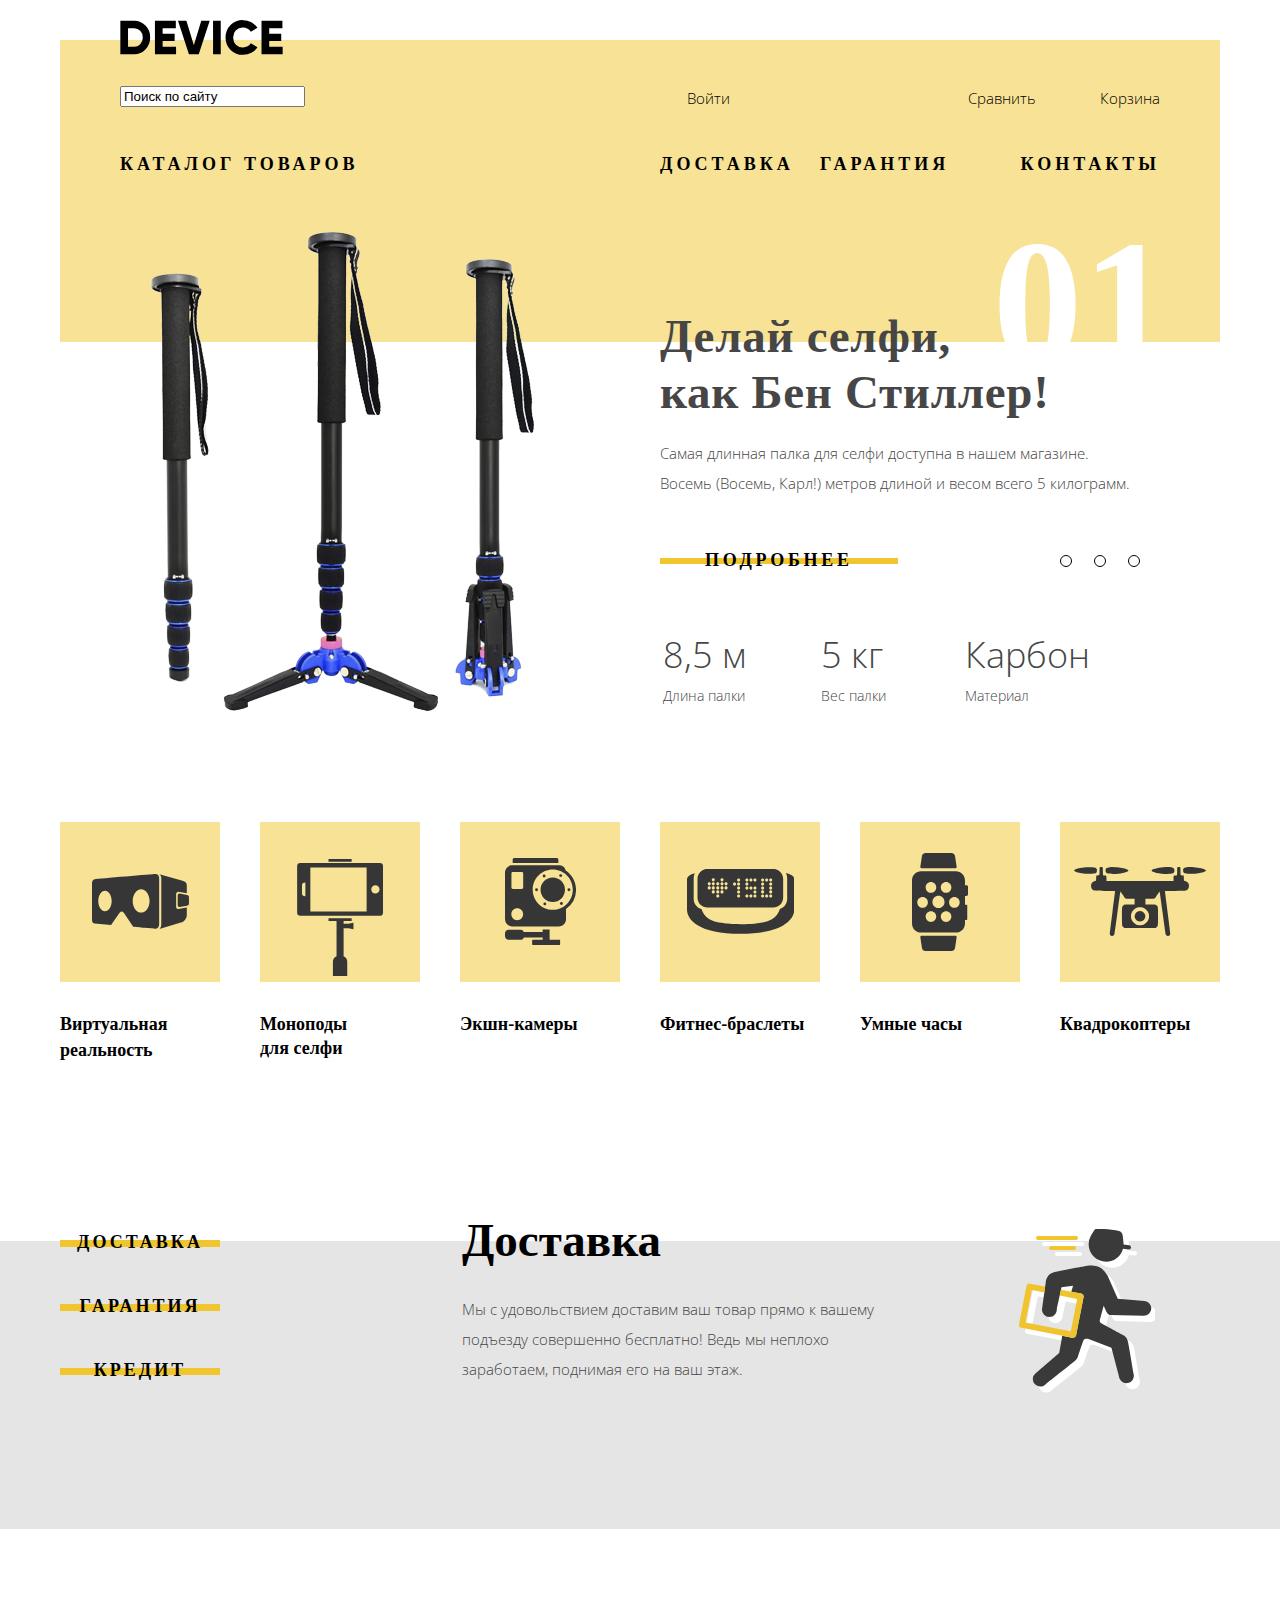
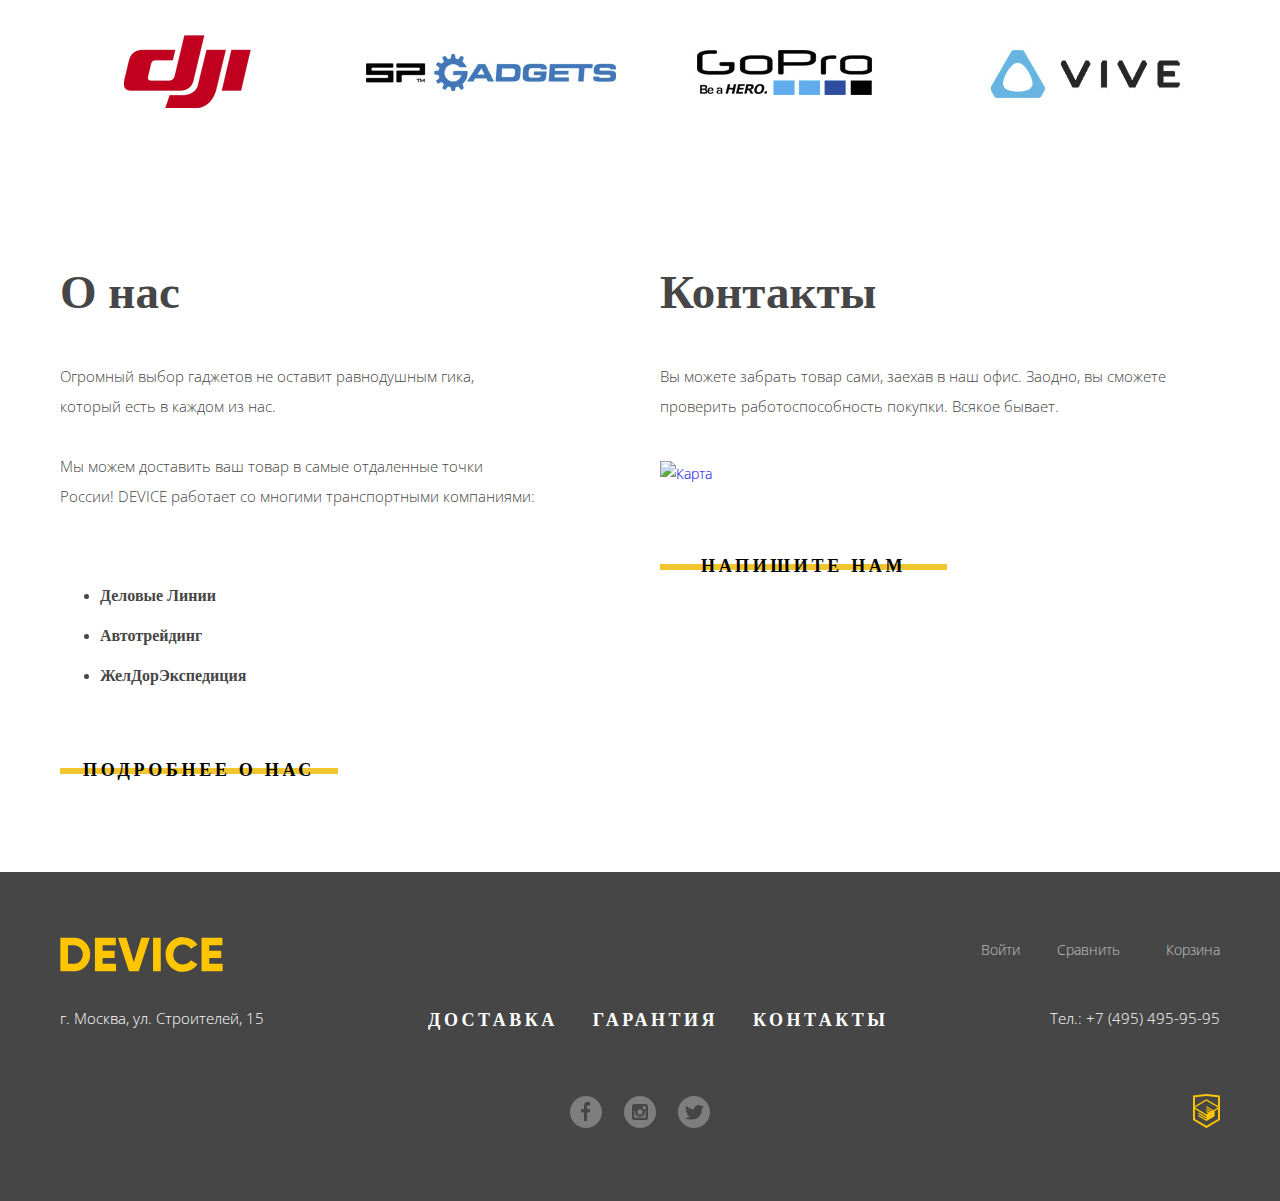
==== index.html @ 4c47d86c "Микро и макро разметка проекта, шрифты и прочее" ====
<!DOCTYPE html>
<html lang="ru">
	<head>
		<meta charset="utf-8">
		<title>HTML Academy: Девайс</title>
		<link href="https://fonts.googleapis.com/css?family=Open+Sans:300,400,700&amp;subset=cyrillic" rel="stylesheet">
		<link rel="stylesheet" href="css/normalize.css">

    	<link rel="stylesheet" href="css/style.css">
	</head>
	<body>
		<div class="container">
			<header class="main-header">
				<a class="logo-device">
					<svg xmlns="http://www.w3.org/2000/svg" viewBox="0 0 164 35" width="163" height="35">
					  <path d="m0.35 0.7v33.6h13.532a15.723 15.723 0 0 0 11.72-4.824 16.464 16.464 0 0 0 4.712-11.976 16.465 16.465 0 0 0-4.712-11.976 15.723 15.723 0 0 0-11.72-4.824zm7.733 26.208v-18.819h5.8a8.648 8.648 0 0 1 6.5 2.568 9.412 9.412 0 0 1 2.489 6.84 9.41 9.41 0 0 1-2.489 6.84 8.646 8.646 0 0 1-6.5 2.568h-5.8zm34.8-5.952h12.082v-7.3h-12.086v-5.567h13.291v-7.389h-21.024v33.6h21.265v-7.392h-13.532v-5.952zm36.343 13.344 11.019-33.6h-8.458l-7.491 24.72-7.491-24.72h-8.457l11.019 33.6zm14.4 0h7.733v-33.6h-7.733zm38.615-1.416a15.514 15.514 0 0 0 6.041-5.688l-6.67-3.84a7.488 7.488 0 0 1-3.165 3.024 9.874 9.874 0 0 1-4.664 1.1 9.594 9.594 0 0 1-7.177-2.736 9.907 9.907 0 0 1-2.682-7.248 9.908 9.908 0 0 1 2.682-7.248 9.594 9.594 0 0 1 7.177-2.736 9.914 9.914 0 0 1 4.64 1.08 7.6 7.6 0 0 1 3.189 3.048l6.67-3.84a15.881 15.881 0 0 0-6.09-5.688 17.419 17.419 0 0 0-8.409-2.088 17.12 17.12 0 0 0-17.592 17.472 17.12 17.12 0 0 0 17.589 17.476 17.519 17.519 0 0 0 8.458-2.088zm17.881-11.928h12.082v-7.3h-12.085v-5.567h13.29v-7.389h-21.022v33.6h21.264v-7.392h-13.532v-5.952z"/>
					</svg>
				</a>
				<section class="header-left">
					<form action="https://echo.htmlacademy.ru" method="POST" class="form-search">
						<input type="text" value="Поиск по сайту"> 
					</form>
					<h2 class="catalog-header"><a href="#">Каталог товаров</a></h2>
					<ul class="catedories-list">
						<li class="catedories-list-item">
							<ul class="categories-inner">
								<li><a href="#">Виртуальная реальность</a></li>
								<li><a href="catalog.html">Моноподы для селфи</a></li>
								<li><a href="#">Экшн-камеры</a></li>
							</ul>
						</li>
						<li class="catedories-list-item">
							<ul class="categories-inner">
								<li><a href="#">Фитнес-браслеты</a></li>
								<li><a href="#">Умные часы</a></li>
							</ul>
						</li>
						<li class="catedories-list-item">
							<ul class="categories-inner">
								<li><a href="#">Квадрокоптеры</a></li>
							</ul>
						</li>
					</ul>
				</section>	
				<section class="header-right">
					<ul class="in-out-list">
						<li class="in-out-item"><a href="#">Войти</a></li>
						<li class="in-out-item"><a href="#">Сравнить</a></li>
						<li class="in-out-item"><a href="#">Корзина</a></li>
					</ul>
					<ul class="services-list">
						<li class="services-item"><a href="#">Доставка</a></li>
						<li class="services-item"><a href="#">Гарантия</a></li>
						<li class="services-item"><a href="#">Контакты</a></li>
					</ul>
				</section>
			</header>
			<main class="main-main">
				<section class="slider">
					<ul class="promo-slider">
						<li class="promo-slider-item"><a href="#"><span class="visually-hidden">Товар 1</span></a></li>
						<li class="promo-slider-item"><a href="#"><span class="visually-hidden">Товар 2</span></a></li>
						<li class="promo-slider-item"><a href="#" class="promo-item-active"><span class="visually-hidden">Товар 3</span></a></li>
					</ul>
					<div class="slider-item">
						<div class="slider-item-left">
							<img src="img/slider-1.png" class="slider-img" width="384" height="468" alt="Селфи-палка">
						</div>
						<div class="slider-item-right">
							<h3 class="slider-header">Делай селфи,<br> как Бен Стиллер!</h3>
							<p class="slider-discription">
								Самая длинная палка для селфи доступна в нашем магазине.
								Восемь (Восемь, Карл!) метров длиной и весом всего 5 килограмм.
							</p>
							<a href="#" class="button slider-button">Подробнее</a>
							<table class="slider-table">
								<tr class="slider-table-big">
									<td>8,5 м</td>
									<td>5 кг</td>
									<td>Карбон</td>
								</tr>
								<tr>
									<td>Длина палки</td>
									<td>Вес палки</td>
									<td>Материал</td>
								</tr>
							</table>
							<span class="slide-number">01</span>
						</div>
					</div>
					<div class="slider-item">
						<div class="slider-item-left">
							<img src="img/slider-2.png" class="slider-img" width="345" height="485" alt="Фитнесс браслет">
						</div>
						<div class="slider-item-right">
							<h3 class="slider-header">Худеем<br> правильно!</h3>
							<p class="slider-discription">
								Мотивирующие фитнес-браслеты помогут найти в себе силы 
								не пропускать занятия и соблюдать диету.
							</p>
							<a href="#" class="button slider-button">Подробнее</a>
							<table class="slider-table">
								<tr class="slider-table-big">
									<td>48 часов</td>
								</tr>
								<tr>
									<td>Без подзарядки</td>
								</tr>
							</table>
							<span class="slide-number">02</span>
						</div>
					</div>
					<div class="slider-item">
						<div class="slider-item-left">
							<img src="img/slider-3.png" class="slider-img" width="526" height="334" alt="Квадрокоптер">
						</div>
						<div class="slider-item-right">
							<h3 class="slider-header">Порхает как бабочка, жалит как пчела!</h3>
							<p class="slider-discription">
								Этот обычный, на первый взгляд, квадрокоптер оснащен 
								мощным лазером, замаскированным под стандартную камеру.
							</p>
							<a href="#" class="button slider-button">Подробнее</a>
							<table class="slider-table">
								<tr class="slider-table-big">
									<td>800 м</td>
									<td>50 м</td>
								</tr>
								<tr>
									<td>Дальность полета</td>
									<td>Радиус поражения</td>
								</tr>
							</table>
							<span class="slide-number">03</span>
						</div>
					</div>
				</section>

				<section>
					<h2 class="visually-hidden">Популярные запросы</h2>
					<ul class="popular-search">
						<li class="popular-search-item">
							<a href="#">
								<div class="popular-search-item-img">
									<svg xmlns="http://www.w3.org/2000/svg" width="97" height="55" viewBox="0 0 97 55"><g fill="#363636"><path d="M84.131 32.639V20.003c0-1.309 1.045-2.37 2.335-2.37l8.326 1.581V11.02c0-2.355-1.708-3.431-4.202-4.265L67.403.175c1.616 1.391 1.889 2.04 1.889 4.396V49.78c0 2.356-.45 4.066-1.967 5.21l23.265-7.065c2.401-.833 4.202-4.216 4.202-6.572V33.44l-8.326 1.567c-1.29.002-2.335-1.06-2.335-2.368z"/><path d="M95.129 20.979l-7.598-1.444c-1.008 0-1.824.829-1.824 1.851v9.868c0 1.023.816 1.852 1.824 1.852l7.598-1.431c1.154-.419 1.824-.829 1.824-1.852V22.83c0-1.022-.766-1.507-1.824-1.851zM67.17 4.483c0-5.08-4.232-4.459-4.232-4.459S5.832 4.738 2.838 5.145.001 9.532.001 9.532L0 45.812c0 3.743 2.599 3.753 2.599 3.753l16.477 1.403L27.212 39.3s1.109-1.828 2.505-1.828c1.397 0 2.432 1.861 2.432 1.861l9.061 13.521s18.895 1.909 22.521 1.909c3.626-.001 3.439-5.024 3.439-5.024V4.483zM12.982 37.192c-3.698 0-6.696-4.601-6.696-10.275s2.998-10.275 6.696-10.275c3.698 0 6.696 4.601 6.696 10.275s-2.998 10.275-6.696 10.275zm36.158 1.426c-4.662 0-8.441-5.239-8.441-11.701 0-6.463 3.78-11.702 8.441-11.702 4.662 0 8.442 5.239 8.442 11.702 0 6.462-3.78 11.701-8.442 11.701z"/></g></svg>
								</div>
								<span>Виртуальная реальность</span>
							</a>
						</li>
						<li class="popular-search-item">
							<a href="#">
								<div class="popular-search-item-img">
									<svg xmlns="http://www.w3.org/2000/svg" width="86" height="117" viewBox="0 0 86 117"><g fill="#363636"><path d="M82.821 4.011H3.33A3.188 3.188 0 0 0 .142 7.199v46.413a3.187 3.187 0 0 0 3.188 3.189h79.492a3.188 3.188 0 0 0 3.189-3.189V7.199a3.189 3.189 0 0 0-3.19-3.188zM8.392 37.236h-.226a3.19 3.19 0 0 1-3.189-3.189v-7.283a3.188 3.188 0 0 1 3.189-3.188h.226v13.66zm61.231 15.172H13.341V8.402h56.282v44.006zM78.4 34.552c-2.289 0-4.146-1.855-4.146-4.147s1.856-4.147 4.146-4.147a4.146 4.146 0 1 1 0 8.294zM31.497 0h23.157v2.758H31.497zM46.608 64.861v-2.973h8.046V59.13H31.498v2.758h8.045v35.246a6.068 6.068 0 0 0-3.635 5.559V117h14.335v-14.307a6.062 6.062 0 0 0-3.636-5.557v-27.99h4.796l5.051 1.213v-6.711l-5.051 1.213h-4.795z"/></g></svg>
								</div>
								<span>Моноподы для селфи</span>
							</a>
						</li>
						<li class="popular-search-item">
							<a href="#">
								<div class="popular-search-item-img">
									<svg xmlns="http://www.w3.org/2000/svg" width="71" height="87" viewBox="0 0 71 87"><g fill="#363636"><path d="M53.349 1.49c0-.736-.578-1.49-1.311-1.49H9.053C8.32 0 7.672.754 7.672 1.49v3.522h45.676V1.49zM54.202 81.809h-9.597V71.426h-6.958v2.507H18.774c-.537-1.254-1.757-2.148-3.181-2.148H3.559C1.642 71.784 0 73.387 0 75.311v3.018c0 1.924 1.642 3.48 3.559 3.48h12.035c1.511 0 2.792-.896 3.269-2.326h18.785v2.326H28.13c-.533 0-1.01.437-1.01.972v3.172c0 .535.478 1.048 1.01 1.048h26.072c.533 0 .93-.513.93-1.048V82.78c0-.535-.397-.971-.93-.971zM60.666 12.39a7.037 7.037 0 0 0-6.771-5.05H7.148C3.25 7.34 0 10.449 0 14.361v46.9c0 3.912 3.25 7.121 7.148 7.121h46.747c3.898 0 7.126-3.209 7.126-7.121V50.915a23.228 23.228 0 0 0 10.001-19.164c-.001-8.079-4.132-15.181-10.356-19.361zM12.238 62.151c-3.259 0-5.901-2.65-5.901-5.921 0-3.27 2.642-5.922 5.901-5.922s5.902 2.652 5.902 5.922c0 3.271-2.643 5.921-5.902 5.921zm5.961-32.605a1.42 1.42 0 0 1-1.418 1.422h-8.94a1.42 1.42 0 0 1-1.418-1.422v-14.16a1.42 1.42 0 0 1 1.418-1.423h8.939a1.42 1.42 0 0 1 1.418 1.423v14.16zm29.563 22.312c-11.076 0-20.057-9.01-20.057-20.123s8.98-20.124 20.057-20.124c11.077 0 20.058 9.01 20.058 20.124s-8.981 20.123-20.058 20.123z"/><ellipse cx="47.762" cy="31.735" rx="12.188" ry="12.229"/><circle cx="31.562" cy="31.736" r="1.435"/><circle cx="63.963" cy="31.736" r="1.435"/><circle cx="39.109" cy="17.994" r="1.435"/><ellipse cx="56.415" cy="45.476" rx="1.43" ry="1.436"/><circle cx="55.697" cy="17.565" r="1.435"/><circle cx="39.828" cy="45.906" r="1.435"/></g></svg>
								</div>
								<span>Экшн-камеры</span>
							</a>
						</li>
						<li class="popular-search-item">
							<a href="#">
								<div class="popular-search-item-img">
									<svg version="1.1" id="Layer_1" xmlns="http://www.w3.org/2000/svg" xmlns:xlink="http://www.w3.org/1999/xlink" x="0px" y="0px" width="107px" height="65px" viewBox="0 0 107 65" enable-background="new 0 0 107 65" xml:space="preserve">
									<g>
									<path fill="#363636" d="M98.967,4.074c0.752,1.441,1.209,3.08,1.209,4.818v21.102c0,4.616-3.092,8.527-7.246,9.9
									c-1.325,3.987-3.778,7.854-8.051,10.432c-8.676,5.231-31.124,4.837-31.198,4.837c-0.078,0-22.513,0.395-31.189-4.837
									c-4.216-2.545-6.708-6.347-8.042-10.279c-4.418-1.209-7.756-5.251-7.756-10.053V8.893c0-1.688,0.427-3.282,1.139-4.693
									C4.17,5.109,0,6.918,0,10.434c0,6.243,0,25.687,0,29.983C0,50.668,11.839,64.85,53.657,64.85c41.82,0,53.657-14.182,53.657-24.433
									c0-4.296,0-23.74,0-29.983C107.313,6.75,102.738,4.94,98.967,4.074z"/>
									<path fill="#363636" d="M20.561,38.459h65.523c5.564,0,10.074-4.513,10.074-10.077V9.935c0-5.563-4.51-10.075-10.074-10.075H20.561
									c-5.564,0-10.075,4.511-10.075,10.075v18.447C10.486,33.946,14.997,38.459,20.561,38.459z M83.695,9.468
									c0.867,0,1.569,0.703,1.569,1.57c0,0.866-0.702,1.569-1.569,1.569s-1.568-0.703-1.568-1.569
									C82.127,10.17,82.828,9.468,83.695,9.468z M83.695,13.507c0.867,0,1.569,0.703,1.569,1.568c0,0.867-0.702,1.569-1.569,1.569
									s-1.568-0.702-1.568-1.569C82.127,14.21,82.828,13.507,83.695,13.507z M83.695,17.546c0.867,0,1.569,0.702,1.569,1.569
									c0,0.866-0.702,1.569-1.569,1.569s-1.568-0.703-1.568-1.569C82.127,18.248,82.828,17.546,83.695,17.546z M83.695,21.373
									c0.867,0,1.569,0.704,1.569,1.569c0,0.867-0.702,1.568-1.569,1.568s-1.568-0.701-1.568-1.568
									C82.127,22.076,82.828,21.373,83.695,21.373z M83.695,25.412c0.867,0,1.569,0.702,1.569,1.569c0,0.865-0.702,1.568-1.569,1.568
									s-1.568-0.704-1.568-1.568C82.127,26.114,82.828,25.412,83.695,25.412z M79.656,9.468c0.867,0,1.568,0.703,1.568,1.57
									c0,0.866-0.701,1.569-1.568,1.569c-0.865,0-1.568-0.703-1.568-1.569C78.088,10.17,78.791,9.468,79.656,9.468z M79.656,25.412
									c0.867,0,1.568,0.702,1.568,1.569c0,0.865-0.701,1.568-1.568,1.568c-0.865,0-1.568-0.704-1.568-1.568
									C78.088,26.114,78.791,25.412,79.656,25.412z M75.619,9.468c0.865,0,1.568,0.703,1.568,1.57c0,0.866-0.703,1.569-1.568,1.569
									c-0.867,0-1.569-0.703-1.569-1.569C74.05,10.17,74.752,9.468,75.619,9.468z M75.619,13.507c0.865,0,1.568,0.703,1.568,1.568
									c0,0.867-0.703,1.569-1.568,1.569c-0.867,0-1.569-0.702-1.569-1.569C74.05,14.21,74.752,13.507,75.619,13.507z M75.619,17.546
									c0.865,0,1.568,0.702,1.568,1.569c0,0.866-0.703,1.569-1.568,1.569c-0.867,0-1.569-0.703-1.569-1.569
									C74.05,18.248,74.752,17.546,75.619,17.546z M75.619,21.373c0.865,0,1.568,0.704,1.568,1.569c0,0.867-0.703,1.568-1.568,1.568
									c-0.867,0-1.569-0.701-1.569-1.568C74.05,22.076,74.752,21.373,75.619,21.373z M75.619,25.412c0.865,0,1.568,0.702,1.568,1.569
									c0,0.865-0.703,1.568-1.568,1.568c-0.867,0-1.569-0.704-1.569-1.568C74.05,26.114,74.752,25.412,75.619,25.412z M67.965,9.468
									c0.867,0,1.568,0.703,1.568,1.57c0,0.866-0.701,1.569-1.568,1.569s-1.568-0.703-1.568-1.569C66.396,10.17,67.1,9.468,67.965,9.468z
									 M67.965,17.546c0.867,0,1.568,0.702,1.568,1.569c0,0.866-0.701,1.569-1.568,1.569s-1.568-0.703-1.568-1.569
									C66.396,18.248,67.1,17.546,67.965,17.546z M67.965,21.427c0.867,0,1.568,0.701,1.568,1.568c0,0.865-0.701,1.569-1.568,1.569
									s-1.568-0.704-1.568-1.569C66.396,22.128,67.1,21.427,67.965,21.427z M67.965,25.412c0.867,0,1.568,0.702,1.568,1.569
									c0,0.865-0.701,1.568-1.568,1.568s-1.568-0.704-1.568-1.568C66.396,26.114,67.1,25.412,67.965,25.412z M63.926,9.468
									c0.867,0,1.57,0.703,1.57,1.57c0,0.866-0.703,1.569-1.57,1.569c-0.865,0-1.569-0.703-1.569-1.569
									C62.356,10.17,63.061,9.468,63.926,9.468z M63.926,17.546c0.867,0,1.57,0.702,1.57,1.569c0,0.866-0.703,1.569-1.57,1.569
									c-0.865,0-1.569-0.703-1.569-1.569C62.356,18.248,63.061,17.546,63.926,17.546z M63.926,25.412c0.867,0,1.57,0.702,1.57,1.569
									c0,0.865-0.703,1.568-1.57,1.568c-0.865,0-1.569-0.704-1.569-1.568C62.356,26.114,63.061,25.412,63.926,25.412z M59.888,9.468
									c0.865,0,1.569,0.703,1.569,1.57c0,0.866-0.704,1.569-1.569,1.569c-0.867,0-1.568-0.703-1.568-1.569
									C58.319,10.17,59.021,9.468,59.888,9.468z M59.888,13.507c0.865,0,1.569,0.703,1.569,1.568c0,0.867-0.704,1.569-1.569,1.569
									c-0.867,0-1.568-0.702-1.568-1.569C58.319,14.21,59.021,13.507,59.888,13.507z M59.888,17.546c0.865,0,1.569,0.702,1.569,1.569
									c0,0.866-0.704,1.569-1.569,1.569c-0.867,0-1.568-0.703-1.568-1.569C58.319,18.248,59.021,17.546,59.888,17.546z M59.888,25.412
									c0.865,0,1.569,0.702,1.569,1.569c0,0.865-0.704,1.568-1.569,1.568c-0.867,0-1.568-0.704-1.568-1.568
									C58.319,26.114,59.021,25.412,59.888,25.412z M51.598,9.468c0.867,0,1.569,0.703,1.569,1.57c0,0.866-0.702,1.569-1.569,1.569
									c-0.867,0-1.568-0.703-1.568-1.569C50.029,10.17,50.731,9.468,51.598,9.468z M51.598,13.507c0.867,0,1.569,0.703,1.569,1.568
									c0,0.867-0.702,1.569-1.569,1.569c-0.867,0-1.568-0.702-1.568-1.569C50.029,14.21,50.731,13.507,51.598,13.507z M51.598,17.546
									c0.867,0,1.569,0.702,1.569,1.569c0,0.866-0.702,1.569-1.569,1.569c-0.867,0-1.568-0.703-1.568-1.569
									C50.029,18.248,50.731,17.546,51.598,17.546z M51.598,21.427c0.867,0,1.569,0.701,1.569,1.568c0,0.865-0.702,1.569-1.569,1.569
									c-0.867,0-1.568-0.704-1.568-1.569C50.029,22.128,50.731,21.427,51.598,21.427z M51.598,25.412c0.867,0,1.569,0.702,1.569,1.569
									c0,0.865-0.702,1.568-1.569,1.568c-0.867,0-1.568-0.704-1.568-1.568C50.029,26.114,50.731,25.412,51.598,25.412z M47.559,13.507
									c0.867,0,1.568,0.703,1.568,1.568c0,0.867-0.701,1.569-1.568,1.569s-1.569-0.702-1.569-1.569
									C45.99,14.21,46.691,13.507,47.559,13.507z M39.057,13.295c0.865,0,1.569,0.703,1.569,1.568c0,0.867-0.704,1.569-1.569,1.569
									c-0.867,0-1.571-0.703-1.571-1.569C37.486,13.998,38.189,13.295,39.057,13.295z M39.057,17.333c0.865,0,1.569,0.703,1.569,1.57
									c0,0.866-0.704,1.57-1.569,1.57c-0.867,0-1.571-0.704-1.571-1.57C37.486,18.036,38.189,17.333,39.057,17.333z M35.018,9.255
									c0.865,0,1.568,0.703,1.568,1.57c0,0.866-0.704,1.568-1.568,1.568c-0.867,0-1.569-0.703-1.569-1.568
									C33.449,9.958,34.15,9.255,35.018,9.255z M35.018,13.295c0.865,0,1.568,0.703,1.568,1.568c0,0.867-0.704,1.569-1.568,1.569
									c-0.867,0-1.569-0.703-1.569-1.569C33.449,13.998,34.15,13.295,35.018,13.295z M35.018,17.333c0.865,0,1.568,0.703,1.568,1.57
									c0,0.866-0.704,1.57-1.568,1.57c-0.867,0-1.569-0.704-1.569-1.57C33.449,18.036,34.15,17.333,35.018,17.333z M35.018,21.373
									c0.865,0,1.568,0.704,1.568,1.569c0,0.867-0.704,1.568-1.568,1.568c-0.867,0-1.569-0.701-1.569-1.568
									C33.449,22.076,34.15,21.373,35.018,21.373z M30.764,13.295c0.867,0,1.569,0.703,1.569,1.568c0,0.867-0.702,1.569-1.569,1.569
									c-0.867,0-1.568-0.703-1.568-1.569C29.196,13.998,29.897,13.295,30.764,13.295z M30.764,17.333c0.867,0,1.569,0.703,1.569,1.57
									c0,0.866-0.702,1.57-1.569,1.57c-0.867,0-1.568-0.704-1.568-1.57C29.196,18.036,29.897,17.333,30.764,17.333z M30.764,21.373
									c0.867,0,1.569,0.704,1.569,1.569c0,0.867-0.702,1.568-1.569,1.568c-0.867,0-1.568-0.701-1.568-1.568
									C29.196,22.076,29.897,21.373,30.764,21.373z M30.764,25.412c0.867,0,1.569,0.702,1.569,1.569c0,0.865-0.702,1.568-1.569,1.568
									c-0.867,0-1.568-0.704-1.568-1.568C29.196,26.114,29.897,25.412,30.764,25.412z M26.3,9.255c0.867,0,1.571,0.703,1.571,1.57
									c0,0.866-0.704,1.568-1.571,1.568c-0.865,0-1.569-0.703-1.569-1.568C24.731,9.958,25.435,9.255,26.3,9.255z M26.3,13.295
									c0.867,0,1.571,0.703,1.571,1.568c0,0.867-0.704,1.569-1.571,1.569c-0.865,0-1.569-0.703-1.569-1.569
									C24.731,13.998,25.435,13.295,26.3,13.295z M26.3,17.333c0.867,0,1.571,0.703,1.571,1.57c0,0.866-0.704,1.57-1.571,1.57
									c-0.865,0-1.569-0.704-1.569-1.57C24.731,18.036,25.435,17.333,26.3,17.333z M26.3,21.373c0.867,0,1.571,0.704,1.571,1.569
									c0,0.867-0.704,1.568-1.571,1.568c-0.865,0-1.569-0.701-1.569-1.568C24.731,22.076,25.435,21.373,26.3,21.373z M22.263,13.295
									c0.865,0,1.569,0.703,1.569,1.568c0,0.867-0.704,1.569-1.569,1.569c-0.867,0-1.569-0.703-1.569-1.569
									C20.694,13.998,21.396,13.295,22.263,13.295z M22.263,17.333c0.865,0,1.569,0.703,1.569,1.57c0,0.866-0.704,1.57-1.569,1.57
									c-0.867,0-1.569-0.704-1.569-1.57C20.694,18.036,21.396,17.333,22.263,17.333z"/>
									</g>
									</svg>
								</div>
								<span>Фитнес-браслеты</span>
							</a>
						</li>
						<li class="popular-search-item">
							<a href="#">
								<div class="popular-search-item-img">
									<svg xmlns="http://www.w3.org/2000/svg" width="56" height="98" viewBox="0 0 56 98"><g fill="#363636"><path d="M54.494 32.197h-1.515v-4.64c0-5.052-4.087-9.186-9.082-9.186H9.082C4.086 18.372 0 22.505 0 27.557v42.868c0 5.052 4.087 9.185 9.083 9.185h34.815c4.995 0 9.082-4.133 9.082-9.185V67.01h1.515a.764.764 0 0 0 .757-.764V52.467a.765.765 0 0 0-.757-.766H52.98v-8.788h1.515c.832 0 1.514-.688 1.514-1.531v-7.654a1.529 1.529 0 0 0-1.515-1.531zm-20.412-3.109c2.926 0 5.299 2.398 5.299 5.358s-2.373 5.358-5.299 5.358-5.298-2.398-5.298-5.358 2.372-5.358 5.298-5.358zm-15.137 0c2.925 0 5.298 2.398 5.298 5.358s-2.373 5.358-5.298 5.358c-2.926 0-5.298-2.398-5.298-5.358s2.372-5.358 5.298-5.358zM5.297 49.397c0-2.959 2.371-5.358 5.298-5.358 2.926 0 5.298 2.399 5.298 5.358 0 2.959-2.373 5.358-5.298 5.358-2.927.001-5.298-2.399-5.298-5.358zm13.648 19.497c-2.926 0-5.298-2.398-5.298-5.358s2.372-5.358 5.298-5.358c2.925 0 5.298 2.398 5.298 5.358s-2.373 5.358-5.298 5.358zm1.49-19.903c0-3.382 2.711-6.124 6.055-6.124s6.055 2.742 6.055 6.124-2.711 6.124-6.055 6.124c-3.344-.001-6.055-2.742-6.055-6.124zm13.647 19.903c-2.926 0-5.298-2.398-5.298-5.358s2.372-5.358 5.298-5.358 5.299 2.398 5.299 5.358-2.373 5.358-5.299 5.358zm8.302-14.138c-2.927 0-5.298-2.399-5.298-5.358 0-2.959 2.371-5.358 5.298-5.358 2.926 0 5.298 2.399 5.298 5.358 0 2.958-2.372 5.358-5.298 5.358zM9.646 15.31h33.687c.843 0 1.432-.681 1.306-1.514L43.023 3.028l-.002-.002C42.771 1.362 41.189 0 39.506 0H13.474c-1.686 0-3.268 1.362-3.517 3.028L8.342 13.795c-.125.833.461 1.515 1.304 1.515zM43.333 82.671H9.646c-.843 0-1.429.683-1.304 1.516l1.615 10.767c.25 1.666 1.832 3.028 3.516 3.028h26.032c1.684 0 3.266-1.362 3.517-3.026v-.002l1.615-10.767c.128-.833-.461-1.516-1.304-1.516z"/></g></svg>
								</div>
								<span>Умные часы</span>
							</a>
						</li>
						<li class="popular-search-item">
							<a href="#">
								<div class="popular-search-item-img">
									<svg xmlns="http://www.w3.org/2000/svg" width="132" height="69" viewBox="0 0 132 69"><g fill="#363636"><path d="M12.052.258C6.507.745 1.838 1.85.575 2.93c-.722.616-.722.616-.232 1.156.644.72 3.713 1.645 7.247 2.237 3.998.668 12.51.693 13.724.051 1.211-.668 1.624-1.414 1.624-2.981 0-1.619-.62-2.416-2.218-2.853C19.274.154 14.94 0 12.052.258zM25.774.488c-.129.283-.258 2.108-.258 4.112 0 4.061.155 3.778-2.192 3.933l-1.03.077-.13 2.545-.129 2.544-1.186.283c-2.58.668-4 2.595-3.792 5.294.128 1.927 1.03 3.341 2.579 4.087 1.109.513 1.47.538 11.246.538 5.545 0 10.137.079 10.188.18.051.13-1.11 9.408-2.58 20.64-1.444 11.23-2.682 20.997-2.708 21.666-.051 1.617.826 2.62 2.348 2.62 1.237 0 2.012-.64 2.321-1.9.13-.514 1.496-10.334 3.018-21.822 1.522-11.463 2.863-20.869 2.94-20.869.104 0 1.084 1.413 2.193 3.136 2.94 4.626 2.399 4.317 7.635 4.317h4.359v5.63l-5.133.077c-4.72.077-5.21.127-5.881.615-1.573 1.157-1.625 1.415-1.625 10.977 0 9.534.026 9.792 1.522 11.05l.851.695H81.695l.851-.696c1.496-1.257 1.52-1.515 1.52-11.05 0-9.56-.05-9.819-1.622-10.976-.671-.488-1.161-.538-5.882-.615l-5.132-.077v-5.63h4.36c5.234 0 4.693.309 7.633-4.317 1.11-1.723 2.09-3.136 2.194-3.136.076 0 1.418 9.406 2.94 20.869 1.522 11.488 2.889 21.308 3.018 21.821.31 1.26 1.082 1.902 2.321 1.902 1.521 0 2.4-1.004 2.347-2.621-.026-.67-1.264-10.436-2.71-21.666-1.468-11.232-2.63-20.51-2.577-20.64.05-.101 4.641-.18 10.19-.18 9.774 0 10.135-.025 11.243-.538 1.548-.746 2.45-2.16 2.58-4.087.206-2.699-1.212-4.626-3.792-5.294l-1.187-.283-.127-2.544-.13-2.545-1.031-.077c-2.347-.155-2.194.128-2.194-3.933 0-2.004-.128-3.829-.257-4.112-.206-.36-.543-.488-1.367-.488-.619 0-1.238.128-1.42.309-.206.205-.31 1.465-.31 3.932 0 2.467-.102 3.727-.309 3.932-.18.18-.901.308-1.65.308-1.625 0-1.65.052-1.65 3.11v2.287H32.48v-2.287c0-3.058-.024-3.11-1.65-3.11-.748 0-1.47-.129-1.65-.308-.207-.205-.31-1.465-.31-3.932 0-2.467-.103-3.727-.31-3.932-.18-.18-.8-.309-1.418-.309-.825 0-1.16.128-1.368.488zm42.843 40.12c2.889.899 5.392 3.393 6.166 6.168.439 1.543.31 4.216-.284 5.784-.696 1.875-2.685 4.01-4.565 4.935-1.29.642-1.754.719-3.921.719s-2.631-.077-3.92-.719c-1.885-.926-3.87-3.06-4.567-4.935-.592-1.568-.722-4.24-.283-5.784.748-2.723 3.25-5.27 6.061-6.168 2.012-.642 3.3-.642 5.313 0z"/><path d="M63.794 44.438c-2.037.925-3.507 3.649-3.069 5.73.774 3.677 4.823 5.553 7.996 3.702 1.985-1.158 2.99-3.547 2.45-5.783-.568-2.39-2.734-4.138-5.158-4.138-.646 0-1.626.232-2.22.489zM36.092.154c-3.92.668-4.513 1.131-4.513 3.444 0 1.825.463 2.416 2.268 2.956 1.55.462 7.172.514 10.5.128 6.86-.822 11.321-2.544 9.698-3.752-1.265-.9-4.902-1.876-9.054-2.39-2.475-.308-7.996-.54-8.9-.386zM89.484.258C83.165.848 77.62 2.339 77.62 3.444c0 1.722 7.84 3.47 15.63 3.495 5.804 0 7.196-.642 7.196-3.34 0-1.825-.619-2.622-2.373-3.085C96.423.103 92.398 0 89.484.258zM112.776.283c-1.78.231-3.018.77-3.43 1.491-.387.77-.31 2.904.154 3.572.928 1.31 1.652 1.465 7.068 1.465 3.661 0 5.802-.129 7.867-.488 3.534-.592 6.603-1.517 7.248-2.237.49-.54.49-.54-.233-1.156-1.34-1.13-5.958-2.185-11.916-2.672-3.481-.283-4.488-.283-6.758.025z"/></g></svg>
								</div>
								<span>Квадрокоптеры</span>
							</a>
						</li>
					</ul>
				</section>
			</div>
			<section class="services">
				<div class="container">
					<ul class="services-nav-list">
						<li class="services-nav-item"><a href="#" class="button services-button">Доставка</a></li>
						<li class="services-nav-item"><a href="#" class="button services-button">Гарантия</a></li>
						<li class="services-nav-item"><a href="#" class="button services-button">Кредит</a></li>
					</ul>
					<div class="services-right">
						<div class="services-slide">
							<div class="slide-left">
								<h2 class="services-slide-header">Доставка</h2>
								<p>Мы с удовольствием доставим ваш товар прямо к вашему подъезду совершенно бесплатно! Ведь мы неплохо заработаем, поднимая его на ваш этаж.</p>
							</div>
							<!-- <div class="slide-right"> -->
							<svg xmlns="http://www.w3.org/2000/svg" width="136" height="164" viewBox="0 0 136 164"><g fill="#FFF"><path d="M93.133 38.767c8.121 0 14.945-5.542 16.9-13.049l5.467.814a2.159 2.159 0 0 0 2.451-1.816 2.157 2.157 0 0 0-1.816-2.451l-5.541-.825c.002-.046.004-.091.004-.138 0-.182-.006-.362-.014-.542 0 0-.451-6.518-1.074-9.237-.621-2.719-2.535-3.296-2.535-3.296-9.77-2.212-19.772-2.438-22.375-2.438s-3.158 1.332-3.158 1.332l-3.15 4.996-.01-.003c-.076.122-.146.245-.219.368l-.027.043a17.387 17.387 0 0 0-2.367 8.777c-.001 9.646 7.819 17.465 17.464 17.465zM131.535 78.076v-.002l-26.742-2.168-9.246-21.112s-.461-2.774-6.008-8.476c-5.549-5.702-16.799-3.39-16.799-3.39s-23.886 4.469-31.745 6.318c-7.86 1.85-8.168 9.863-8.168 9.863l-.632 4.519-15.178-2.941a3.012 3.012 0 0 0-3.516 2.374L6.09 101.303a3.008 3.008 0 0 0 2.375 3.516l51.196 9.923c.115.022.23.024.346.033h.002c-.728.104-1.291-.035-1.291-.035l-9.4-1.849-3.082 17.105-23.56 20.363a7.43 7.43 0 1 0 9.857 11.086s27.725-22.05 29.575-23.591c1.85-1.54 2.773-3.853 2.773-3.853s4.541-13.948 5.779-16.874c.848-2.004 4.932-1.079 4.932-1.079l22.885 8.631 7.615 29.062c.082.63.242 1.234.473 1.804h.002a7.428 7.428 0 0 0 14.112-4.512c-.842-4.965-4.604-27.046-5.561-31.826-1.078-5.394-4.621-6.934-4.621-6.934s-21.268-11.558-22.654-12.329c-1.387-.77-1.078-2.774-1.078-2.774l3.93-14.331 2.773 5.856s1.619 3.274 4.084 3.391l33.357.82a7.43 7.43 0 0 0 7.43-7.431 7.43 7.43 0 0 0-6.804-7.399zM60.104 62.807l-1.789 5.88 9.898 1.919-20.214-3.917.548-2.496 11.557-1.386zm-2.249 45.473l-45.304-8.781 6.27-32.353 12.542 2.431-1.618 11.567-.64 4.406c-.005.026-.008.056-.012.082l-.018.127h.002a7.43 7.43 0 0 0 7.367 8.38 7.428 7.428 0 0 0 7.368-8.366l2.901-13.223 17.413 3.374-6.271 32.356zM25.05 17.008h38.027c1.1 0 2-.896 2-1.99 0-1.094-.9-1.99-2-1.99H25.05c-1.1 0-2 .896-2 1.99 0 1.094.9 1.99 2 1.99zM38.08 23.025c-1.1 0-2 .896-2 1.99 0 1.094.9 1.99 2 1.99h22.959c1.1 0 2-.896 2-1.99a2 2 0 0 0-2-1.99H38.08z"/></g><path fill="#3A3A3A" d="M87.098 32.732c8.121 0 14.945-5.542 16.9-13.049l5.467.814a2.159 2.159 0 0 0 2.451-1.816 2.157 2.157 0 0 0-1.816-2.451l-5.541-.825c.002-.046.004-.091.004-.138 0-.182-.006-.362-.014-.542 0 0-.451-6.518-1.074-9.237-.621-2.719-2.535-3.296-2.535-3.296C91.17-.02 81.168-.246 78.564-.246s-3.158 1.332-3.158 1.332l-3.15 4.996-.01-.003c-.076.121-.146.245-.219.368L72 6.49a17.387 17.387 0 0 0-2.367 8.777c0 9.646 7.82 17.465 17.465 17.465zM125.5 72.041v-.002l-26.742-2.168-9.246-21.112s-.461-2.774-6.008-8.476c-5.549-5.702-16.799-3.39-16.799-3.39S42.819 41.362 34.96 43.21c-7.86 1.85-8.168 9.863-8.168 9.863L23.71 75.109l-.64 4.406c-.005.026-.008.056-.012.082l-.018.127h.002a7.43 7.43 0 0 0 7.367 8.38 7.428 7.428 0 0 0 7.368-8.366l4.734-21.581 11.557-1.386-1.789 5.88 9.898 1.919a3.01 3.01 0 0 1 2.375 3.517L57.14 106.33a3.012 3.012 0 0 1-2.948 2.43c-.072 0-.146-.016-.22-.021-.728.104-1.291-.035-1.291-.035l-9.4-1.849-3.082 17.105-23.56 20.363a7.43 7.43 0 1 0 9.857 11.086s27.725-22.05 29.575-23.591c1.85-1.54 2.773-3.853 2.773-3.853s4.541-13.948 5.779-16.874c.848-2.004 4.932-1.079 4.932-1.079l22.885 8.631 7.615 29.062c.082.63.242 1.234.473 1.804h.002a7.428 7.428 0 0 0 14.112-4.512c-.842-4.965-4.604-27.046-5.561-31.826-1.078-5.394-4.621-6.934-4.621-6.934S83.193 94.682 81.807 93.91c-1.387-.77-1.078-2.774-1.078-2.774l3.93-14.331 2.773 5.856s1.619 3.274 4.084 3.391l33.357.82a7.43 7.43 0 0 0 .627-14.831z"/><path fill="#F0C42E" d="M53.971 108.739h.002c.073.006.147.021.22.021 1.407 0 2.671-1 2.948-2.43l7.412-38.243a3.01 3.01 0 0 0-2.375-3.517l-20.214-3.917-1.286 5.862 17.413 3.374-6.271 32.354-45.304-8.779 6.27-32.353 12.542 2.431.832-5.95-15.178-2.942a3.012 3.012 0 0 0-3.516 2.374L.055 95.268a3.008 3.008 0 0 0 2.375 3.516l51.196 9.923c.114.022.229.023.345.032z"/><path fill="#F0C52E" d="M59.042 8.982a2 2 0 0 1-2 1.99H19.015c-1.1 0-2-.896-2-1.99 0-1.094.9-1.99 2-1.99h38.027c1.1.001 2 .896 2 1.99zM57.004 18.98c0 1.094-.9 1.99-2 1.99h-22.96c-1.1 0-2-.896-2-1.99a2 2 0 0 1 2-1.99h22.959c1.101 0 2.001.896 2.001 1.99z"/></svg>
						</div>
						<div class="services-slide">
							<div class="slide-left">
								<h2 class="services-slide-header">Гарантия</h2>
								<p>Если из-за возгорания купленного у нас товара у вас сгорит дом — не переживайте, мы выдадим вам новый.
								Товар, не дом, конечно же.</p>
							</div>
							<svg xmlns="http://www.w3.org/2000/svg" width="171" height="195" viewBox="0 0 171 195"><g fill="#FFF"><path d="M77.694 174.636c-.104-.13-10.495-12.996-12.609-15.76-1.321-1.727-3.307-2.678-5.593-2.678-2.56 0-4.836 1.17-5.512 1.553l-5.486 2.743c-1.773-.479-5.587-1.95-9.28-6.268-3.284-3.839-3.261-8.986-3.086-11.099l5.893-5.893c3.093-2.717 2.452-6.516 1.246-8.431l-.219-.311s-12.862-16.221-14.666-18.498c-.989-1.249-2.475-1.938-4.184-1.938-2.849 0-5.879 1.975-6.756 2.592-10.885 7.749-11.586 14.562-11.631 15.313l-.024.414.074.409c6.412 35.726 26.026 51.137 35.453 58.543 1.148.901 2.14 1.681 2.854 2.306C50.731 193.38 57.93 194 60.721 194c2.375-.001 4.48-.405 6.089-1.171 4.366-2.078 9.425-8.01 10.872-9.778 2.501-3.059 1.283-6.599.168-8.208l-.156-.207zm-13.893 11.873c-.499.237-1.57.491-3.081.491-1.56 0-7.032-.334-11.944-4.632-.854-.747-1.913-1.579-3.139-2.543-8.694-6.83-26.729-21.001-32.78-53.684.289-.979 1.829-4.938 8.62-9.771a11.385 11.385 0 0 1 2.119-1.142l13.502 17.03-7.528 7.527-.203 1.055c-.081.422-1.911 10.409 4.527 17.937 6.286 7.349 13.25 8.667 14.583 8.856l1.082.154 7.644-3.823.218-.118c.281-.167 1.335-.648 2.071-.648.036 0 .065.001.088.003 2.149 2.8 11.105 13.897 12.5 15.624a.03.03 0 0 0 .004.01c-2.562 3.095-6.173 6.669-8.283 7.674zM137.85 65.824c5.512-5.177 7.156-11.975 5.033-20.783a2.502 2.502 0 0 0-4.103-1.272l-8.221 7.403c-1.438-.795-3.676-2.451-4.465-5.33l6.803-6.729a2.502 2.502 0 0 0 .104-3.446l-.186-.207a2.473 2.473 0 0 0-.678-.533c-.16-.086-3.988-2.116-8.824-2.116-4.709 0-8.859 1.921-12.002 5.556-6 6.938-4.557 15.042-3.543 18.471l-3.488 3.488-10.284-9.236 4.717-3.266L78.671 34.1 68.07 44.703l13.724 20.041 3.266-4.717 9.237 10.282-3.295 3.294c-1.5-.478-3.883-1.052-6.663-1.052-5.429 0-10.236 2.174-13.962 6.359-.271.329-6.599 8.165-2.751 18.621a2.501 2.501 0 0 0 3.993 1.019l8.295-7.259c1.323.567 3.622 2.08 4.659 5.925l-7.384 7.516a2.498 2.498 0 0 0 1.218 4.187c.11.025 2.724.623 6.175.623 6.84 0 12.112-2.271 15.245-6.567 3.363-4.613 4.094-9.433 3.994-13.088l16.217 16.217.172.158c1.521 1.26 4.318 2.725 7.451 2.725 2.227 0 4.625-.741 6.852-2.824l5.518-5.516.102-.104c5.012-5.358 2.258-11.698.1-14.302l-16.945-16.959c1.027.106 2.148.181 3.322.181 4.888-.001 8.669-1.225 11.24-3.639zM84.551 51.978l-2.734 3.949-7.276-10.625 4.731-4.732 10.625 7.276-3.95 2.734 14.792 13.286-4.094 4.093 1.191-1.192-13.285-14.789zm13.562 33.524c.109.313 2.615 7.746-2.328 14.527-2.77 3.798-7.748 4.526-11.4 4.512l4.703-4.787c.566-.576.82-1.391.68-2.187-1.791-10.147-9.745-11.484-10.083-11.536a2.513 2.513 0 0 0-2.027.589l-6.204 5.428c-.522-5.56 2.413-9.489 2.759-9.932 2.721-3.03 6.127-4.566 10.125-4.566 3.515 0 6.231 1.211 6.249 1.22a2.501 2.501 0 0 0 2.818-.501l19-19a2.493 2.493 0 0 0 .527-2.756c-.035-.083-3.494-8.34 2.158-14.876 2.195-2.539 4.961-3.826 8.221-3.826 1.23 0 2.383.183 3.365.421l-5.047 4.993a2.5 2.5 0 0 0-.725 2.08c1.012 8.3 8.969 11.077 9.307 11.191a2.503 2.503 0 0 0 2.473-.511l6.049-5.447c.373 4.864-1.02 8.554-4.309 11.642-2.008 1.887-5.359 2.283-7.818 2.283-3.689 0-6.951-.865-6.982-.873a2.502 2.502 0 0 0-2.43.653l-18.5 18.667a2.521 2.521 0 0 0-.581 2.592zm5.502 1.842v0zm-.181-1.121zm33.091 10.856l-5.479 5.476c-3.248 2.98-6.9.432-7.576-.087l-18.643-18.645 14.941-15.075-2.035 2.053 18.707 18.706c.46.592 3.097 4.287.085 7.572zm-15.209-28.054zm-.843-.143l.066.012a4.19 4.19 0 0 1-.066-.012z"/><path d="M104.162 6.002c-36.408 0-65.922 29.514-65.922 65.922 0 33.517 25.02 61.172 57.398 65.354v26.224s57.439-21.243 71.969-73.622c.078-.283.139-.538.211-.812.113-.424.225-.85.33-1.277.064-.263.119-.514.178-.769a66.07 66.07 0 0 0 1.758-15.098c0-36.408-29.514-65.922-65.922-65.922zm57.348 79.422l-.006.027-.006.027-.029.13c-.039.17-.076.339-.119.515-.094.376-.191.751-.301 1.161l-.104.4a9.602 9.602 0 0 1-.082.324c-5.564 20.056-18.52 37.7-38.506 52.442-7.373 5.438-14.408 9.464-19.719 12.175V131.123l-6.104-.788c-29.243-3.777-51.295-28.889-51.295-58.412 0-32.49 26.432-58.922 58.922-58.922 32.488 0 58.922 26.432 58.922 58.922a59.082 59.082 0 0 1-1.573 13.501z"/></g><path fill="#3A3A3A" d="M54.583 187.998c-2.791 0-9.989-.62-16.554-6.364-.714-.625-1.706-1.404-2.854-2.306-9.426-7.406-29.041-22.817-35.453-58.543l-.074-.409.024-.414c.044-.752.746-7.564 11.631-15.313.877-.617 3.907-2.592 6.756-2.592 1.708 0 3.194.688 4.184 1.938 1.804 2.277 14.666 18.498 14.666 18.498l.219.311c1.206 1.915 1.847 5.714-1.246 8.431l-5.893 5.893c-.175 2.112-.198 7.26 3.086 11.099 3.692 4.317 7.507 5.789 9.28 6.268l5.486-2.743c.676-.383 2.952-1.553 5.512-1.553 2.286 0 4.272.951 5.593 2.678 2.114 2.764 12.504 15.63 12.609 15.76l.155.207c1.115 1.609 2.333 5.149-.168 8.208-1.447 1.769-6.505 7.7-10.872 9.778-1.607.763-3.712 1.167-6.087 1.168zM6.72 120.14c6.051 32.683 24.086 46.854 32.78 53.684 1.226.964 2.285 1.796 3.139 2.543 4.912 4.298 10.384 4.632 11.944 4.632 1.511 0 2.582-.254 3.081-.491 2.11-1.005 5.722-4.579 8.284-7.674l-.004-.01C64.55 171.097 55.593 160 53.444 157.2a1.063 1.063 0 0 0-.088-.003c-.736 0-1.79.481-2.071.648l-.218.118-7.644 3.823-1.082-.154c-1.333-.189-8.297-1.508-14.583-8.856-6.438-7.527-4.608-17.515-4.527-17.937l.203-1.055 7.528-7.527-13.502-17.03c-.611.237-1.467.688-2.119 1.142-6.793 4.833-8.333 8.792-8.621 9.771z"/><path fill="#F0C42E" d="M78.443 103.54c-3.452 0-6.065-.598-6.175-.623a2.5 2.5 0 0 1-1.218-4.187l7.384-7.516c-1.037-3.845-3.336-5.357-4.659-5.925l-8.295 7.259a2.503 2.503 0 0 1-3.993-1.018c-3.848-10.457 2.48-18.293 2.751-18.622 3.726-4.185 8.533-6.359 13.962-6.359 2.78 0 5.162.574 6.663 1.052l16.766-16.765c-1.013-3.43-2.457-11.534 3.543-18.471 3.143-3.634 7.293-5.556 12.002-5.556 4.837 0 8.664 2.029 8.825 2.116.255.137.484.317.677.533l.186.207c.89.993.845 2.508-.104 3.446l-6.803 6.729c.789 2.879 3.028 4.535 4.465 5.33l8.222-7.403a2.5 2.5 0 0 1 4.103 1.272c2.123 8.809.478 15.606-5.033 20.783-2.57 2.414-6.353 3.638-11.242 3.638-2.789 0-5.324-.407-6.839-.714L97.127 79.399c.729 3.181 1.631 10.62-3.439 17.574-3.133 4.296-8.405 6.567-15.245 6.567zm-.196-5.001c3.651.015 8.631-.714 11.4-4.512 4.944-6.781 2.438-14.214 2.329-14.527a2.518 2.518 0 0 1 .582-2.593l18.5-18.667a2.501 2.501 0 0 1 2.43-.653c.03.008 3.293.873 6.982.873 2.458 0 5.811-.396 7.818-2.283 3.288-3.088 4.681-6.778 4.309-11.642l-6.049 5.447a2.505 2.505 0 0 1-2.473.511c-.338-.114-8.295-2.891-9.307-11.191a2.496 2.496 0 0 1 .724-2.08l5.047-4.993a14.37 14.37 0 0 0-3.365-.421c-3.259 0-6.024 1.288-8.221 3.826-5.651 6.536-2.192 14.793-2.157 14.876.405.94.196 2.033-.528 2.756l-19 19a2.5 2.5 0 0 1-2.817.501c-.018-.008-2.735-1.22-6.25-1.22-3.998 0-7.404 1.536-10.125 4.566-.347.442-3.282 4.372-2.759 9.932l6.204-5.428a2.506 2.506 0 0 1 2.027-.589c.337.052 8.291 1.389 10.082 11.536a2.498 2.498 0 0 1-.679 2.187l-4.704 4.788z"/><g fill="#3A3A3A"><path d="M78.921 54.025l9.237 10.282 3.54-3.541-13.285-14.79-2.735 3.949-7.276-10.624 4.732-4.732 10.625 7.276-3.95 2.734L94.6 57.865l3.541-3.541-10.283-9.236 4.717-3.266-20.042-13.724-10.601 10.603 13.724 20.041zM117.147 63.28a37.19 37.19 0 0 1-3.517-.534l-2.034 2.053 18.706 18.706c.46.592 3.097 4.287.084 7.572l-5.478 5.476c-3.248 2.98-6.901.432-7.576-.087L98.69 77.821l-1.563 1.578c.245 1.07.505 2.63.555 4.485l16.217 16.218.173.158c1.521 1.26 4.318 2.725 7.45 2.725 2.228 0 4.625-.741 6.853-2.824l5.518-5.516.102-.103c5.012-5.358 2.257-11.699.099-14.303L117.147 63.28z"/></g><path fill="#3A3A3A" d="M98.023 7c32.489 0 58.922 26.432 58.922 58.922 0 4.508-.529 9.05-1.573 13.5l-.006.027-.007.027-.029.13c-.038.17-.076.339-.118.515-.094.376-.191.751-.302 1.161l-.103.4c-.026.108-.054.216-.083.324-5.564 20.056-18.52 37.7-38.506 52.442-7.373 5.438-14.408 9.464-19.719 12.175V125.121l-6.104-.788c-29.243-3.777-51.294-28.889-51.294-58.412C39.102 33.432 65.534 7 98.023 7m0-7C61.616 0 32.102 29.514 32.102 65.922c0 33.517 25.02 61.172 57.398 65.354V157.5s57.439-21.243 71.97-73.622c.078-.283.138-.538.21-.812.114-.424.225-.85.331-1.277.063-.263.119-.514.177-.769a66.014 66.014 0 0 0 1.758-15.098C163.945 29.514 134.432 0 98.023 0z"/></svg>
						</div>
						<div class="services-slide">
							<div class="slide-left">
								<h2 class="services-slide-header">Кредит</h2>
								<p>Залезть в долговую яму стало проще! Кредитные консультанты подберут для вас наиболее выгодные 
								условия кредита. Выгодные для нашего банка, разумеется.</p>
							</div>
							<svg xmlns="http://www.w3.org/2000/svg" width="156" height="188" viewBox="0 0 156 188"><g fill="#FFF"><circle cx="141.25" cy="68.877" r="14.75"/><path d="M89.113 139.544l-7.074 17.875-22.824 14.917a7.16 7.16 0 0 0-3.634 6.23 7.167 7.167 0 0 0 7.167 7.167 7.121 7.121 0 0 0 4.121-1.31c3.761-2.371 22.351-14.084 25.495-15.88 3.5-2 4.125-5.125 4.125-5.125l4.875-16-5.75-2.625c-5.75-2.625-6.501-5.249-6.501-5.249z"/><path d="M139.321 141.462s-1.158-3.834-4.579-5.167-18.087-7.75-18.087-7.75l15.416-25.584s3.834-9-.333-13.417-13.75-9.75-13.75-9.75h-7.521l15.799-26.801c3.354-5.686 1.443-13.081-4.242-16.432L72.633 7.447c-5.686-3.352-13.079-1.442-16.431 4.244L9.144 91.519c-3.351 5.685-1.442 13.08 4.244 16.432l49.39 29.113c5.686 3.352 13.081 1.441 16.432-4.242l22.934-38.903h8.096l-14.75 26.209s-5.134 9.214-.334 14.25c4.209 4.416 12.667 6.916 12.667 6.916l17.25 6.501 5.101 31.291.009-.001c.549 3.413 3.499 6.023 7.067 6.023a7.166 7.166 0 0 0 7.166-7.167c0-.189-.014-.375-.028-.56l.028-.004-5.095-35.915zM17.958 100.198c-1.401-.826-1.887-2.708-1.061-4.108l47.059-79.829c.826-1.401 2.707-1.888 4.107-1.062l11.521 6.792-50.104 84.998-11.522-6.791zm53.498 28.054c-.826 1.4-2.707 1.887-4.107 1.061l-30.116-17.754L87.34 26.563l30.113 17.753c1.402.826 1.887 2.707 1.062 4.107l-18.493 31.372h-8.783L71.323 94.222a7.155 7.155 0 0 0-1.23.891l-.031.022.002.003a7.142 7.142 0 0 0-2.358 5.304 7.167 7.167 0 0 0 7.167 7.167 7.121 7.121 0 0 0 4.149-1.331l.002.003.071-.058c.182-.133.356-.273.524-.423l9.66-7.784-17.823 30.236z"/></g><path fill="#F0C42E" d="M49.219 5.943L2.161 85.772c-3.351 5.685-1.442 13.08 4.244 16.432l49.39 29.113c5.686 3.352 13.081 1.441 16.432-4.242l47.057-79.829c3.354-5.686 1.443-13.081-4.242-16.432L65.65 1.7C59.965-1.652 52.571.258 49.219 5.943zm-39.305 84.4l47.059-79.829c.826-1.401 2.707-1.888 4.107-1.062l11.521 6.792-50.105 84.998-11.522-6.791c-1.4-.826-1.886-2.708-1.06-4.108zm101.617-47.667l-47.059 79.829c-.826 1.4-2.707 1.887-4.107 1.061l-30.116-17.754 50.106-84.996 30.113 17.753c1.403.825 1.887 2.706 1.063 4.107z"/><g fill="#3A3A3A"><circle cx="135.25" cy="63.083" r="14.75"/><path d="M81.875 133.75l-7.074 17.875-22.825 14.917a7.16 7.16 0 0 0-3.634 6.23 7.167 7.167 0 0 0 7.167 7.167 7.121 7.121 0 0 0 4.121-1.31c3.761-2.371 22.351-14.084 25.495-15.88 3.5-2 4.125-5.125 4.125-5.125l4.875-16-5.75-2.625c-5.75-2.625-6.5-5.249-6.5-5.249zM132.083 135.668s-1.158-3.834-4.579-5.167-18.087-7.75-18.087-7.75l15.416-25.584s3.834-9-.333-13.417S110.75 74 110.75 74H84L64.085 88.427a7.208 7.208 0 0 0-1.23.891l-.031.022.002.003a7.14 7.14 0 0 0-2.358 5.303 7.167 7.167 0 0 0 7.167 7.167 7.121 7.121 0 0 0 4.149-1.331l.002.003.071-.058c.182-.133.357-.273.525-.423l14.743-11.881H103l-14.75 26.209s-5.134 9.214-.334 14.25c4.209 4.416 12.667 6.916 12.667 6.916l17.25 6.501 5.101 31.291.009-.001c.549 3.413 3.499 6.023 7.067 6.023a7.166 7.166 0 0 0 7.166-7.167c0-.189-.014-.375-.028-.56l.028-.004-5.093-35.913z"/></g></svg>
						</div>
					</div>
				</div>
			</section>
			<div class="container">
				<section class="manufacturers">
					<h2 class="visually-hidden">Производители</h2>
					<ul class="manufacturers-list">
						<li class="manufacturers-item"><a href="#"><img src="img/logo-1.jpg" alt="" width="260" height="100"></a></li>
						<li class="manufacturers-item"><a href="#"><img src="img/logo-2.jpg" alt="" width="260" height="100"></a></li>
						<li class="manufacturers-item"><a href="#"><img src="img/logo-3.jpg" alt="" width="260" height="100"></a></li>
						<li class="manufacturers-item"><a href="#"><img src="img/logo-4.jpg" alt="" width="260" height="100"></a></li>
					</ul>
				</section>
				<div class="about-and-cont">
					<section class="about-us">
						<h2 class="about-us-header">О нас</h2>
						<p>Огромный выбор гаджетов не оставит равнодушным гика, который есть в каждом из нас.</p>
						<p>Мы можем доставить ваш товар в самые отдаленные точки России! DEVICE работает со многими транспортными компаниями:</p>
						<ul class="about-us-list">
							<li class="about-us-item">Деловые Линии</li>
							<li class="about-us-item">Автотрейдинг</li>
							<li class="about-us-item">ЖелДорЭкспедиция</li>
						</ul>
						<a href="#" class="button about-us-button">Подробнее о нас</a>
					</section>
					<section class="contacts">
						<h2 class="contacts-header">Контакты</h2>
						<p>Вы можете забрать товар сами, заехав в наш офис. Заодно, вы сможете проверить работоспособность покупки. Всякое бывает.</p>
						<a href="#" class="map">
							<img src="img/map.jpg" alt="Карта" width="560" height="222">
							<!-- Тут будет карта -->
						</a>
						<a href="#" class="button contacts-button">Напишите нам</a>
					</section>
				</div>
			</div>
		</main>
		<footer class="main-footer">
			<div class="container">
				<div class="footer-left">
					<a class="footer-device-logo">
						<svg xmlns="http://www.w3.org/2000/svg" viewBox="0 0 164 35" width="163" height="35">
						  <path d="m0.35 0.7v33.6h13.532a15.723 15.723 0 0 0 11.72-4.824 16.464 16.464 0 0 0 4.712-11.976 16.465 16.465 0 0 0-4.712-11.976 15.723 15.723 0 0 0-11.72-4.824zm7.733 26.208v-18.819h5.8a8.648 8.648 0 0 1 6.5 2.568 9.412 9.412 0 0 1 2.489 6.84 9.41 9.41 0 0 1-2.489 6.84 8.646 8.646 0 0 1-6.5 2.568h-5.8zm34.8-5.952h12.082v-7.3h-12.086v-5.567h13.291v-7.389h-21.024v33.6h21.265v-7.392h-13.532v-5.952zm36.343 13.344 11.019-33.6h-8.458l-7.491 24.72-7.491-24.72h-8.457l11.019 33.6zm14.4 0h7.733v-33.6h-7.733zm38.615-1.416a15.514 15.514 0 0 0 6.041-5.688l-6.67-3.84a7.488 7.488 0 0 1-3.165 3.024 9.874 9.874 0 0 1-4.664 1.1 9.594 9.594 0 0 1-7.177-2.736 9.907 9.907 0 0 1-2.682-7.248 9.908 9.908 0 0 1 2.682-7.248 9.594 9.594 0 0 1 7.177-2.736 9.914 9.914 0 0 1 4.64 1.08 7.6 7.6 0 0 1 3.189 3.048l6.67-3.84a15.881 15.881 0 0 0-6.09-5.688 17.419 17.419 0 0 0-8.409-2.088 17.12 17.12 0 0 0-17.592 17.472 17.12 17.12 0 0 0 17.589 17.476 17.519 17.519 0 0 0 8.458-2.088zm17.881-11.928h12.082v-7.3h-12.085v-5.567h13.29v-7.389h-21.022v33.6h21.264v-7.392h-13.532v-5.952z" fill="#ffc600"/>
						</svg>
					</a>
					<span class="footer-adress">г. Москва, ул. Строителей, 15</span>
				</div>
				<div class="footer-center">
					<ul class="footer-serveces-list">
						<li class="footer-serveces-item"><a href="#">Доставка</a></li>
						<li class="footer-serveces-item"><a href="#">Гарантия</a></li>
						<li class="footer-serveces-item"><a href="#">Контакты</a></li>
					</ul>
					<ul class="footer-social-list">
						<li class="footer-social-item">
							<a href="#">
								<span class="visually-hidden">Facebook</span>
								<svg xmlns="http://www.w3.org/2000/svg" width="32" height="32" viewBox="0 0 32 32"><path fill="#FFF" d="M16 0C7.164 0 0 7.163 0 16s7.164 16 16 16c8.837 0 16-7.164 16-16S24.837 0 16 0zm4.062 9.455h-3.021v3.444h3.021v3.445h-3.021v8.61H14.02v-8.61H11v-3.445h3.021V9.455c0-1.902 1.353-3.445 3.021-3.445h3.021v3.445z"/></svg>
							</a>
						</li>
						<li class="footer-social-item">
							<a href="#">
								<span class="visually-hidden">Instagram</span>
								<svg xmlns="http://www.w3.org/2000/svg" width="32" height="32" viewBox="0 0 32 32"><g fill="#FFF"><path d="M20.916 16a4.938 4.938 0 1 1-9.877 0c0-.394.051-.773.138-1.14h-.897v6.838h11.396V14.86h-.897c.086.367.137.746.137 1.14z"/><path d="M15.978 18.659c1.466 0 2.659-1.193 2.659-2.659s-1.193-2.659-2.659-2.659c-1.466 0-2.659 1.193-2.659 2.659s1.192 2.659 2.659 2.659zM18.637 10.302h3.039v3.039h-3.039z"/><path d="M16 0C7.164 0 0 7.164 0 16c0 8.837 7.164 16 16 16 8.837 0 16-7.163 16-16 0-8.836-7.163-16-16-16zm7.955 21.698a2.285 2.285 0 0 1-2.279 2.279H10.279A2.285 2.285 0 0 1 8 21.698V10.302a2.286 2.286 0 0 1 2.279-2.279h11.396a2.286 2.286 0 0 1 2.279 2.279v11.396z"/></g></svg>
							</a>
						</li>
						<li class="footer-social-item">
							<a href="#">
								<span class="visually-hidden">Twitter</span>
								<svg xmlns="http://www.w3.org/2000/svg" width="32" height="32" viewBox="0 0 32 32"><path fill="#FFF" d="M16 0C7.164 0 0 7.164 0 16c0 8.837 7.164 16 16 16 8.837 0 16-7.163 16-16 0-8.836-7.163-16-16-16zm7.944 12.809c-.251 6.516-3.463 10.832-10.992 10.702h-.486c-.447 0-4.543-.443-5.344-1.823 2.479.19 4.247-.406 5.12-1.136-1.048-.289-2.923-.461-3.251-2.848.384.104.618.221 1.299.113-1.307-.824-2.758-1.519-2.679-3.643.311.317 1.164.518 1.46.457-.768-.233-2.149-3.244-.974-4.781 1.984 1.79 4.075 3.482 7.804 3.643.227-2.214 1.24-3.699 3.168-4.325 1.84-.479 3.255.26 3.901 1.138.737-.224 1.453-.466 2.193-.685-.004.833-.569 1.463-.935 1.709.747.165 1.423-.475 1.423-.475-.184.963-1.094 1.725-1.707 1.954z"/></svg>
							</a>
						</li>
					</ul>
				</div>
				<div class="footer-right">
					<ul class="footer-in-out-list">
						<li class="footer-in-out-item"><a href="#">Войти</a></li>
						<li class="footer-in-out-item"><a href="#">Сравнить</a></li>
						<li class="footer-in-out-item"><a href="#">Корзина</a></li>
					</ul>
					<a class="footer-telephone" href="tel: +7 (495) 495-95-95">Тел.: +7 (495) 495-95-95</a>
					<svg class="footer-html-logo" xmlns="http://www.w3.org/2000/svg" width="26.943" height="34.09" viewBox="0 0 26.943 34.09"><path fill="#FFC600" d="M13.62.017L13.472 0 0 1.412v24.661l13.473 8.017 13.43-7.99.042-.025V1.412L13.62.017zm11.399 12.11L13.495 5.334l-.001-.104-.087.05-.088-.056v.109L1.925 12.118V3.147l11.548-1.212L25.02 3.147v8.98zm-11.614-5.34L24.923 13.5l-4.479 2.64-7.093-4.221-.014 1.415 5.904 3.513-.86.507-5.03-2.992-.014 1.415 3.827 2.275-.782.523-3.031-1.787-.014 1.413 1.853 1.091-1.8 1.081-11.356-6.751 11.371-6.835zm-11.48 8.34l11.411 6.791.016 1.044-7.942-4.728-.015 1.416 7.979 4.795.018 1.076-7.973-4.74-.013 1.414 8.021 4.822.046.025 8.143-4.872-.011-5.177 3.415-2.036v10.021L13.472 31.85 1.925 24.979v-9.852z"/></svg>
				</div>
			</div>
		</footer>
		<section class="form-write-us">
			<h2 class="visually-hidden">Форма обратной связи</h2>
			<form action="https://echo.htmlacademy.ru" method="POST">
				<p>
					<label>
						Ваше имя:
						<input type="text">
					</label>
				</p>
				<p>
					<label>
						Ваш e-mail
						<input type="email">
					</label>
				</p>
				<textarea name="" id="" cols="30" rows="10"></textarea>
				<button type="submit">Отправить</button>
				<button>Закрыть</button>
			</form>
		</section>
		<section class="popup-map">
			<h2 class="visually-hidden">Карта</h2>
			<!-- Здесь будет iframe -->
			<button>Закрыть</button>
		</section>
	</body>
</html>
---- css/style.css ----
@font-face {
    font-family: 'Gilroy';
    src: url('../fonts/gilroylight.woff2') format('woff2'),
    url('../fonts/gilroylight.woff') format('woff');
    font-weight: 400;
}
@font-face {
    font-family: 'Gilroy';
    src: url('../fonts/gilroyextrabold.woff2') format('woff2'),
    url('../fonts/gilroyextrabold.woff') format('woff');
    font-weight: 700;
}

html {
    box-sizing: border-box;
}

*,
*::before,
*::after {
    box-sizing: inherit;
}

body {
    margin: 0;
    font-family: "Open Sans", Arial, sans-serif;
    font-size: 14px;
    line-height: 26px;
    font-weight: lighter;
    color: #464646;
}

a {
    text-decoration: none;
}

img {
    max-width: 100%;
    height: auto;
}

.visually-hidden {
    position: absolute;
    clip: rect(0 0 0 0);
    width: 1px;
    height: 1px;
    margin: -1px;
    border: 0;
    padding: 0;
    overflow: hidden;
}

.container {
    width: 1200px;
    padding: 0 20px;
    margin: 0 auto;
}

.half-width {
    width: 50%;
}

.button{
    font-family: 'Gilroy';
    font-size: 18px;
    line-height: 24px;
    font-weight: bold;
    letter-spacing: 3px;
    text-transform: uppercase;
    text-align: center;

    color: #000000;

    background-image: linear-gradient(to top, transparent 30%, #f0c52e 30%, #f0c52e 60%, transparent 60%);
}

/*header*/

.main-header {
    position: relative;
    background-color: #f7e296;
    padding: 43px 60px 150px 60px;
    margin-top: 40px;

    display: flex;
}

.logo-device {
    position: absolute;
    top: -20px;
}

.form-search{
    margin-bottom: 40px;
}

.form-search{
    margin-bottom: 42px;
}

.catalog-header{
    font-family: 'Gilroy';
    font-size: 18px;
    font-weight: bold;
    text-transform: uppercase;
    letter-spacing: 4px;
}

.catalog-header a{
    color: #000000;
}

.header-right{
    width: 520px;
    margin-left: auto;
    padding-left: 20px; 
}

.in-out-list{
    font-size: 15px;
    line-height: 30px;

    list-style: none;
    padding: 0;
    margin:0;

    display: flex;
}

.in-out-item {
    flex-basis: 100px;
}

.in-out-item:first-of-type {
    flex-basis: auto;
}

.in-out-item:first-child {
    margin-right: auto;
    padding-left: 27px; 
}

.in-out-item:nth-child(2) {
    padding-left: 8px; 
}

.in-out-item:last-child {
    text-align: right;
}

.in-out-item a {
    color: #000000;
}


.services-list {
    font-family: 'Gilroy';
    font-size: 18px;
    font-weight: bold;
    text-transform: uppercase;
    letter-spacing: 4px;

    list-style: none;
    padding: 0;
    margin:0;
    margin-top: 38px;

    display: flex;

}

.services-item{
    flex-basis: 160px;
}
.services-item:last-child {
    margin-left: auto;
    text-align: right;
}

.services-item a {
    color: #000000;
}

.catedories-list{
    font-size: 15px;
    list-style: none;
    padding: 0;
    margin: 0;
    display: flex;
    position: absolute;

    display:none; 
}

.catedories-list-item{
    width: 200px;
}
.catedories-list-item:first-child{
    margin-right: 40px;
}

.catedories-list a{
    color: #000000;
}

.categories-inner{
    list-style: none;
    padding: 0;
    margin: 0;

}

/*main*/

/*.main-main{
    position: relative;
    top: -174px;
    z-index: 5;
}*/
/*slider*/

.slider{
    padding: 60px 60px 100px 60px;
    position: relative;
    top: -174px;
    z-index: 5;
}

.promo-slider{
    position: absolute;
    list-style: none;
    padding:0;
    margin: 0;
    display: flex;
    width: 80px;
    justify-content: space-between;

    right: 80px;
    top: 387px;
}

.promo-slider-item{
    width: 12px;
    height: 12px;
    border: 1px solid #000000;
    border-radius: 50%;

}

.slider-item{
    display: flex;
    /*position: absolute;*/
}

.slider-item-left{
    margin-left: 30px;
}

.slider-item:nth-child(3),
.slider-item:nth-child(4){
    display: none;
}

.slider-item-right{
    width: 520px;
    margin-left: auto;
    padding-left: 20px;

    position: relative;
}

.slider-item-right .slider-header{
    font-family: 'Gilroy';
    font-size: 47px;
    line-height: 56px;
    font-weight: bold;
    letter-spacing: 0.7px;

    margin-top: 80px;
    margin-bottom: 18px;
}

.slider-discription{
    font-size: 15px;
    line-height: 30px;

    padding-right: 20px;
    margin-bottom: 50px;
}

.slider-button{
    padding: 0 45px;
    letter-spacing: 3.7px;
}

.slider-table{
    margin-top: 54px;
    box-sizing: content-box;
}

.slider-table-big{
    font-size: 36px;
    line-height: 48px;
}

.slider-table td{
    width: 140px;
}

.slider-table-big td:first-child{
    padding-right: 15px;
}

.slide-number{
    font-family: 'Gilroy';
    font-weight: bold;
    font-size: 179.2px;
    line-height: 179.2px;
    color: #ffffff;
    /*color: blue;*/
    position: absolute;
    top: -14px;
    right: -12px;
    z-index: -1;
}

/*Популярные запросы*/
.popular-search{
    list-style: none;
    padding: 0;
    margin: 0;
    display: flex;
    width: 100%;
    justify-content: space-between;

    margin-top: -174px; 
}

.popular-search a{
    font-family: 'Gilroy';
    font-weight: bold;
    color: #000000;
    font-size: 18px;
    line-height: 24px;

}

.popular-search-item{
    width: 160px;
}

.popular-search-item-img{
    width: 100%;
    height: 160px;
    background-color: #f7e296;
    display: flex;
    align-items: center;
    justify-content: center;
    margin-bottom: 30px;
}

.popular-search-item:nth-of-type(2) .popular-search-item-img{
    padding-top: 32px;
}

.popular-search-item:nth-of-type(2) span{
    display: block;
    padding-right: 40px;
}

.services{
    margin-top: 177px;
    background-color: #e5e5e5;
    padding-bottom: 107px;
}

.services-nav-list{
    width: 300px;
    list-style: none;
    padding: 0;
    margin: 0;
    margin-right: 102px;
    margin-top: 53px;
    position: relative;
    margin-top: -11px;
}

.services .container{
    display: flex;
}

.services-nav-item{
    width: 280px;
    margin-bottom: 40px;
}
.services-button{
    padding: 0;
    text-align: center;
    display: block;
    width: 160px;
}

.services-slide-header{
    font-family: 'Gilroy';
    font-weight: bold;
    color: #000000;
    font-size: 47px;
    line-height: 48px;
    margin-bottom: 30px;
    margin-top: 0;
}

.slide-left{
    width: 460px;
    padding-right: 10px;
    margin-right: 97px;
}

.slide-left p{
    font-size: 15px;
    line-height: 30px;
}

.services-slide{
    display: flex;
    padding-top: 38px;
    position: relative;
    margin-top: -63px;
}

.services-slide svg{
    margin-top: 13px;
}

.services-slide:nth-child(2),
.services-slide:nth-child(3){
    display: none;
}

/*Производители*/

.manufacturers-list{
    list-style: none;
    padding: 94px 0;
    margin: 0;
    display: flex;
    justify-content: space-between;
}

/*О нас и Контакты*/
.about-and-cont{
    display: flex;

}

.about-us{
    width: 520px;
    padding: 0 45px 88px 0;
    margin-right: 80px;
}

.about-us-header,
.contacts-header{
    font-family: 'Gilroy';
    font-weight: bold;
    font-size: 47px;
    line-height: 48px;
    margin-top: 43px;
    margin-bottom: 45px;
}

.about-us p,
.contacts p{
    color: #464646;
    font-size: 15px;
    line-height: 30px;
    margin-bottom: 30px;
}

.about-us-list{
    font-family: 'Gilroy';
    font-weight: bold;
    font-size: 16px;
    line-height: 40px;

    margin-top: 65px;
    margin-bottom: 62px;
}

.about-us-button{
    padding: 0 23px;
    letter-spacing: 3.7px;
}

.contacts{
    width: 560px;
}

.map{
    display: block;
    margin-top: 40px;
    margin-bottom: 67px;
}

.contacts-button{
    padding: 0 41px;
    letter-spacing: 3.7px;
}

/*Футер*/
.main-footer{
    display: flex;
    background-color: #464646;
    color: #ffffff;
    padding: 65px 0;
}

.main-footer .container{
    display: flex;
}

.footer-left{
    width: 260px;
    margin-right: 108px;
}

.footer-device-logo{
    display: block;
    margin-bottom: 23px;
}

.footer-adress{
    font-size: 15px;
    line-height: 30px;
}

.footer-center{
    width: 440px;
}

.footer-serveces-list,
.footer-social-list{
    list-style: none;
    padding: 0;
    margin: 0;

    display: flex;
}

.footer-serveces-list{
    margin-top: 71px;
    margin-bottom: 62px;
}

.footer-social-list{
    margin-left: 142px; 
}

.footer-social-item{
    margin-right: 22px;
}

.footer-social-item path{
    fill: #7e7e7e;
}

.footer-serveces-item{
    margin-right: 35px;
}

.footer-serveces-list a{
    color: #ffffff;
    font-family: 'Gilroy';
    font-weight: bold;
    font-size: 18px;
    line-height: 24px;
    text-transform: uppercase;
    letter-spacing: 3.5px;
}
.footer-right{
    text-align: right;
    margin-left: auto;
}

.footer-in-out-list{
    list-style: none;
    padding:0;
    margin: 0;
    display: flex;
    margin-bottom: 40px;
}

.footer-in-out-item{
    width: 100px;
    /*margin-right: 25px;*/
}

.footer-in-out-item a{
    color: rgba(255,255,255,0.7);
}

.footer-telephone{
    color: #ffffff;
    font-size: 15px;
    line-height: 30px;
    display: block;
    margin-bottom: 61px;
}

/*popup*/
.form-write-us{
    display: none;
}

.popup-map{
    display: none;
}

/*catalog*/

.main-header-catalog{
    /*padding: 43px 60px 150px 60px;*/
    padding-bottom: 35px;
    margin-bottom: 35px;
}

.main-catalog-header{
    font-family: 'Gilroy';
    font-weight: bold;
    font-size: 47px;
    line-height: 48px;
    letter-spacing: 0.7px;
    padding-left: 60px;
    margin-bottom: 22px;
}

.main-nav{
    padding-left: 60px;
    margin-bottom: 45px;
}
.main-nav-list{
    list-style: none;
    padding: 0;
    margin: 0;
    display: flex;
}

.main-nav-item{
    /*flex-basis: 90px;*/
    margin-right: 40px;
}
.main-nav-item a{
    color: rgba(0,0,0,0.3);
}

.filter-header-and-sort{
    background-image: linear-gradient(to right, #dbdbdb 460px,#eeeeee 460px);
}
.filter-header-and-sort .container{
    display: flex;
}

.aside-form-header{
    font-family: 'Gilroy';
    font-weight: bold;
    font-size: 16px;
    line-height: 24px;
    letter-spacing: 3.8px;
    text-transform: uppercase;
    order: -2;
    width: 330px;
    padding: 10px;
    padding-left: 60px;

}

/*Сортировка*/

.sort-section{
    display: flex;
    width: 830px;
    align-items: center;
}

.search-sort-list,
.search-type{
    list-style: none;
    padding: 0;
    margin: 0;
    display: flex;
}

.search-type{
    margin-left: auto;
}

.search-type li{
    margin-left: 17px;
}

.search-type-active path{
    fill: #231f20;
}

.search-sort-list a{
    font-size: 14px;
    line-height: 18px;
}

.search-sort{
    font-family: 'Gilroy';
    font-weight: bold;
    font-size: 16px;
    line-height: 24px;
    text-transform: uppercase;
    letter-spacing: 3.5px;
    margin-left: 72px;
    margin-right: 52px;
}

.search-sort-list .sort{
    color: rgba(0,0,0,0.3);
}

.search-sort-list .sort-active{
    color: #000000;
}

.search-sort-item{
    margin-right: 31px;
}

.form-and-products{
    background-image: linear-gradient(to right, #eeeeee 460px,#ffffff 460px);
}

.form-and-products .container{
    display: flex;
    padding: 0 20px;
}

.aside-form{
    width: 328px;
}

/*Найденные товары*/
.found-items{
    width: 832px;
    /*outline: 1px solid blue;*/
    padding: 70px 0 40px 32px
}

.found-items-list{
    list-style: none;
    padding: 0;
    margin: 0;
    display: flex;
    flex-wrap: wrap;
}

.found-items-item{
    width: 360px;
    margin-left: 40px;
}

.found-item-article{
    display: flex;
    flex-wrap: wrap;
    align-items: flex-start;
    margin-bottom: 44px;
}

.item-img{
    width: 100%;
    order: -1;
    margin-bottom: 24px;
}

.found-items-header{
    font-family: 'Gilroy';
    font-weight: bold;
    font-size: 16px;
    line-height: 24px;
    text-transform: uppercase;
    /*letter-spacing: 3.5px;*/
    width: 260px;
    margin: 0;
}

.found-items-header-short{
    padding-right: 50px;
}

.found-item-price{
    font-size: 16px;
    line-height: 24px;
    color: #464646;
    margin-left: auto;
}

.item-hover{
    display: none;
}

/*Навигация внизу найденных товаров*/
.product-nav{
    display: flex;
    width: 760px;
    justify-content: space-between;
    margin-left: 72px;
    margin-bottom: 80px;
    margin-top: -45px;
    background-color: #ebebeb;
    padding: 21px 26px 21px 30px;
}

.product-nav-list{
    list-style: none;
    padding: 0;
    margin: 0;
    display: flex;
    background-color: #ebebeb;
    width: 160px;
    justify-content: center;
    flex-wrap: wrap;
}

.product-nav-item:nth-of-type(2){
    margin-left: 25px;
    margin-right: 25px;
}

.product-nav-button{
    font-family: 'Gilroy';
    font-weight: bold;
    font-size: 16px;
    line-height: 24px;
    letter-spacing: 3.5px;
    text-transform: uppercase;
    color: #000000;
    background-color: #ebebeb;

}

.product-nav-item a {
    font-family: 'Gilroy';
    font-weight: bold;
    font-size: 16px;
    line-height: 24px;

    color: rgba(0,0,0,0.3);
}

.product-nav-item-active a{
    color: #000000;
}
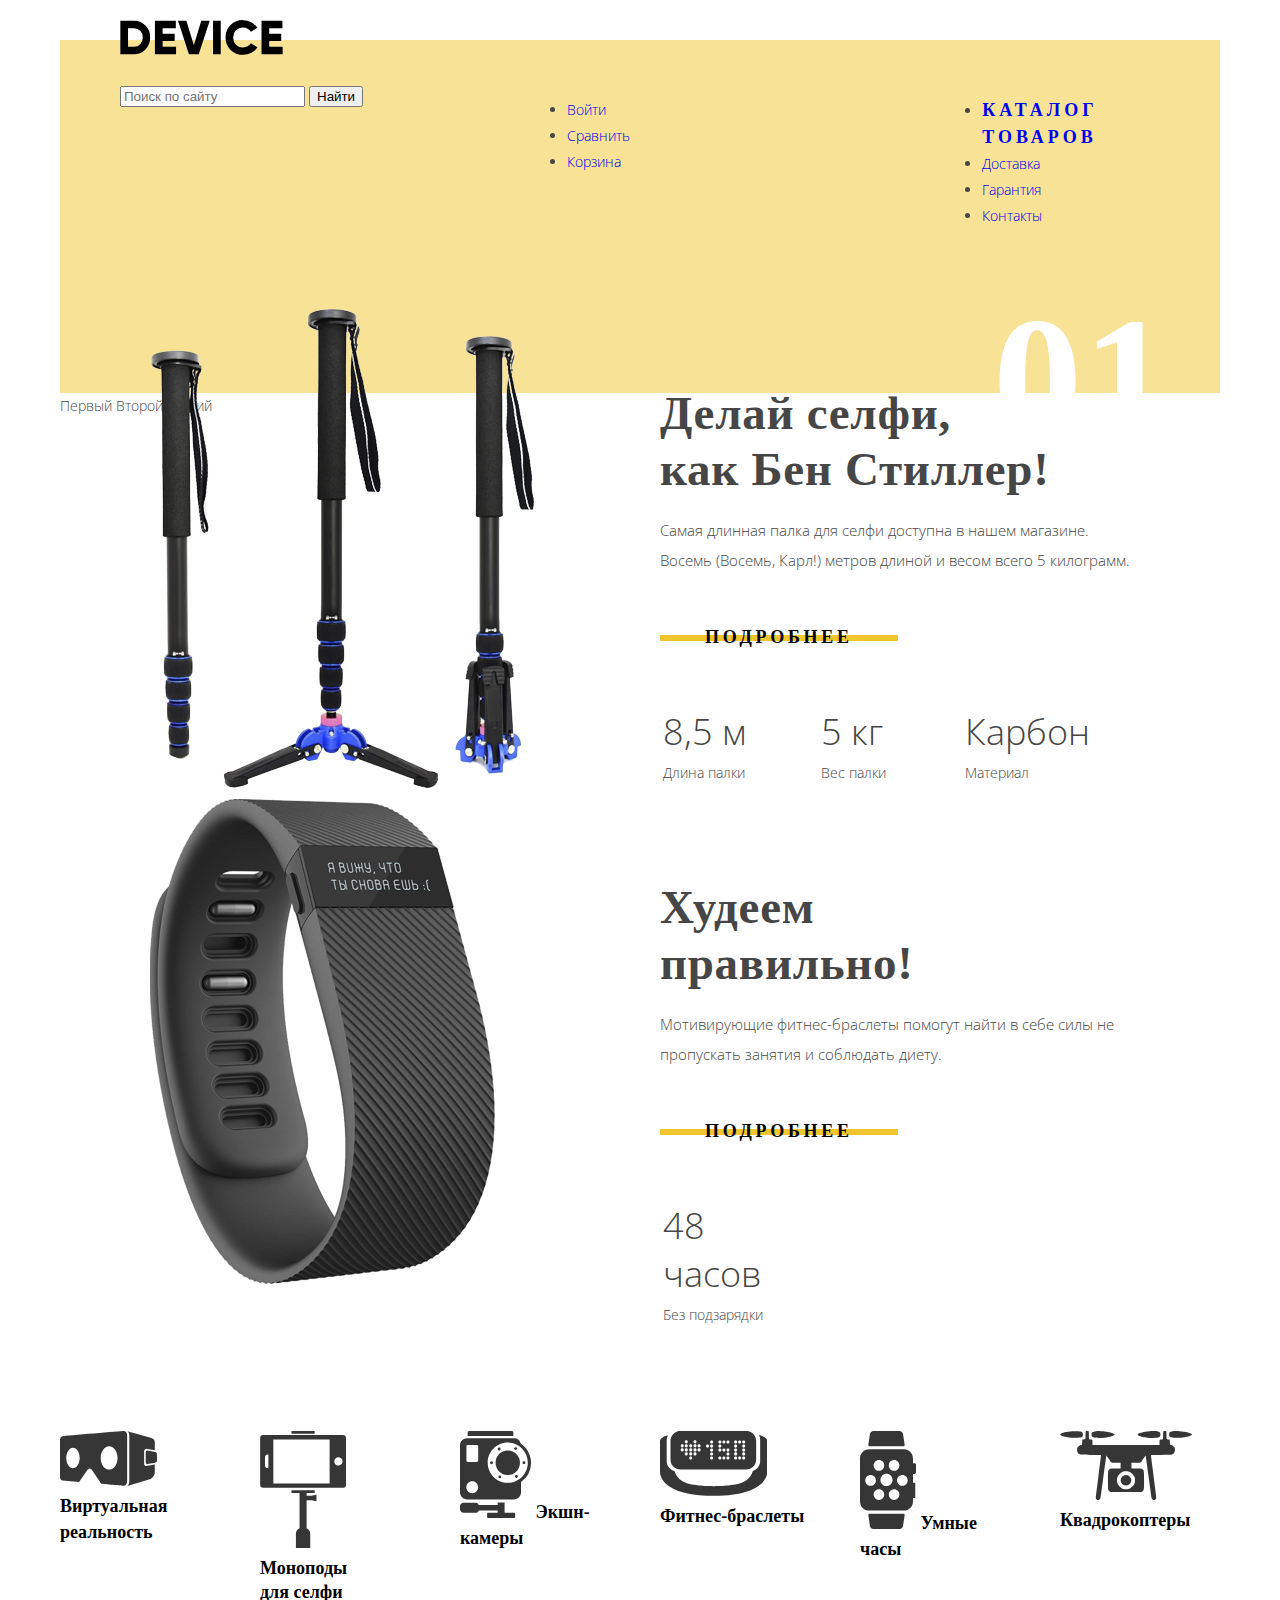
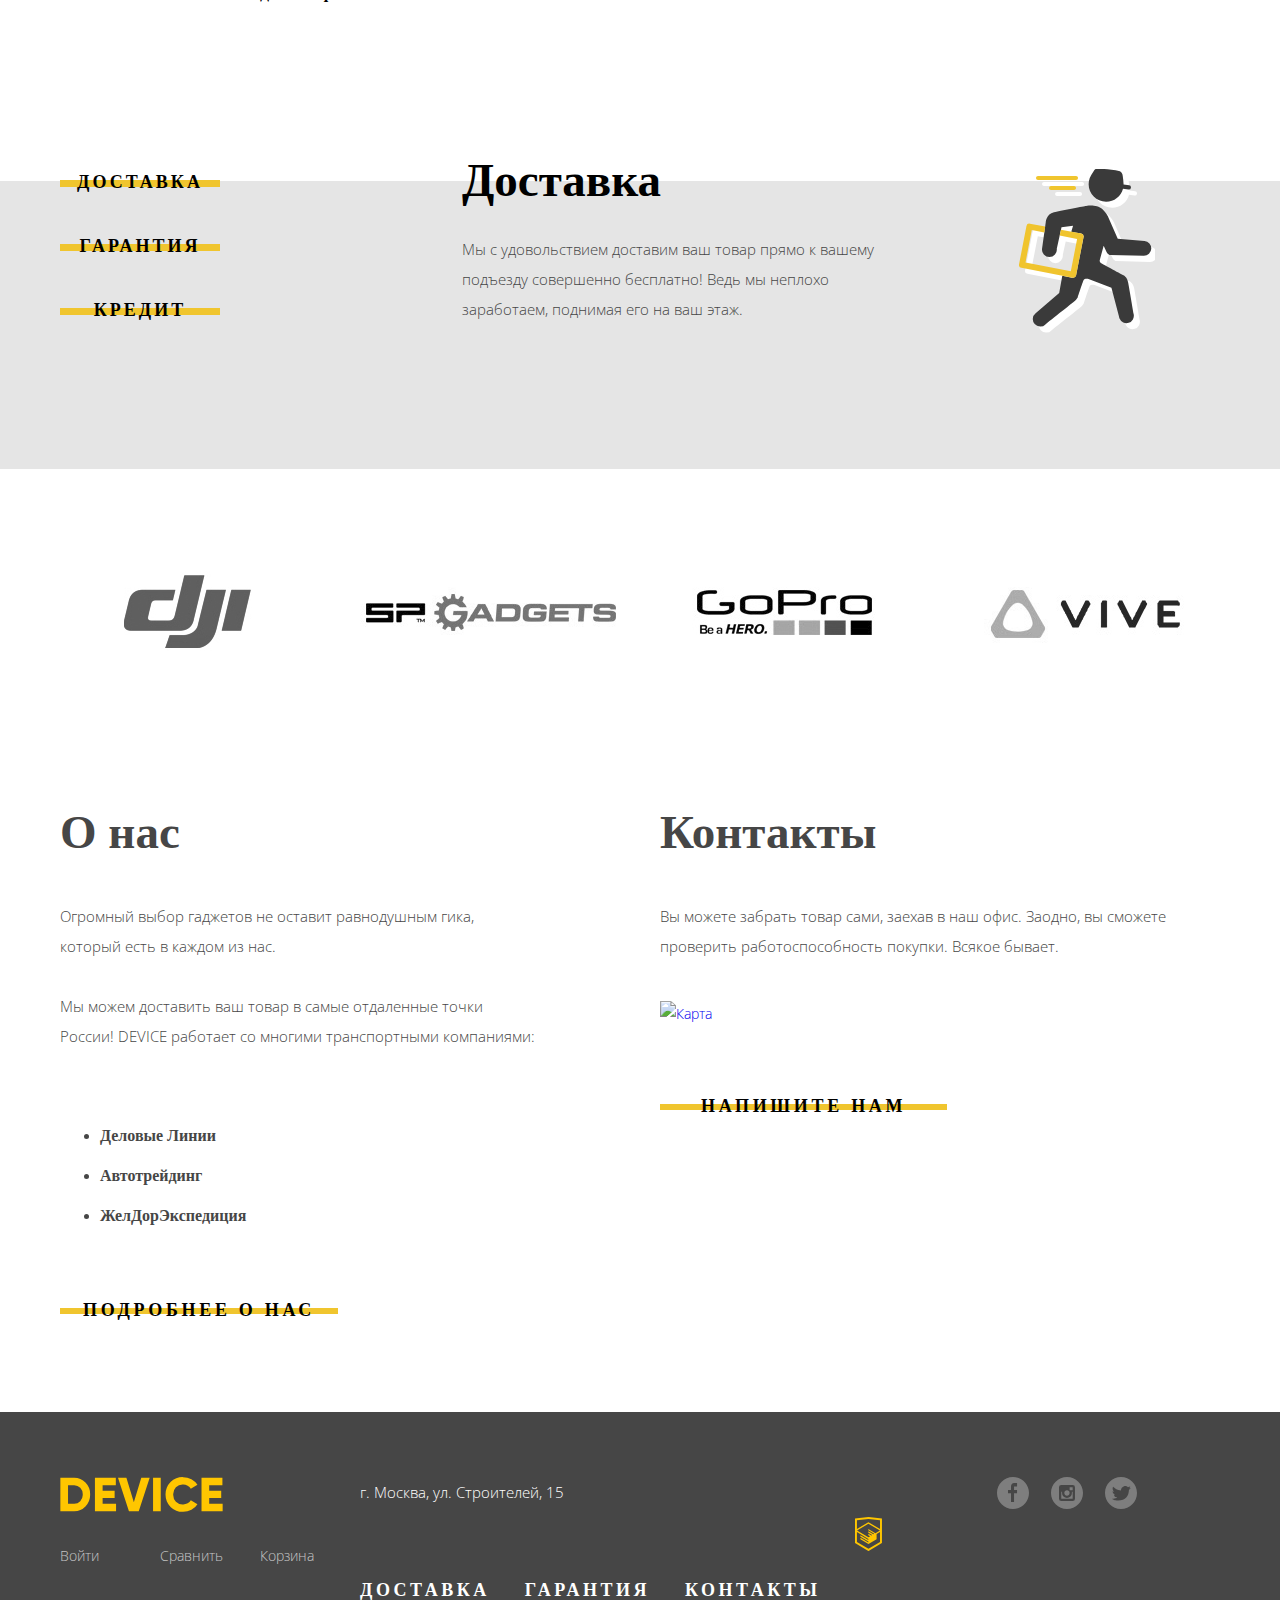
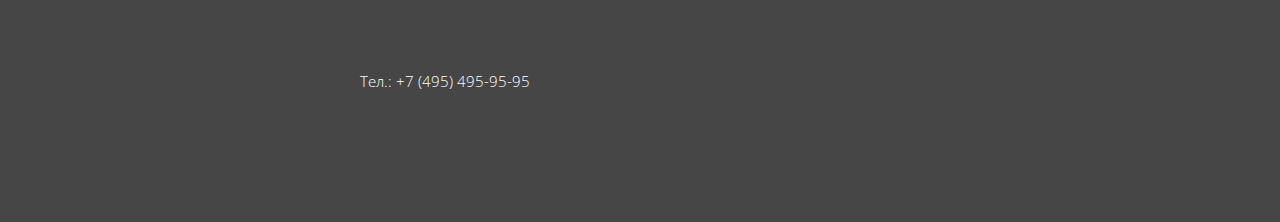
==== commit dc9e69a4: "Теперь документ проходит валидацию" ====
--- a/index.html
+++ b/index.html
@@ -16,52 +16,46 @@
 					  <path d="m0.35 0.7v33.6h13.532a15.723 15.723 0 0 0 11.72-4.824 16.464 16.464 0 0 0 4.712-11.976 16.465 16.465 0 0 0-4.712-11.976 15.723 15.723 0 0 0-11.72-4.824zm7.733 26.208v-18.819h5.8a8.648 8.648 0 0 1 6.5 2.568 9.412 9.412 0 0 1 2.489 6.84 9.41 9.41 0 0 1-2.489 6.84 8.646 8.646 0 0 1-6.5 2.568h-5.8zm34.8-5.952h12.082v-7.3h-12.086v-5.567h13.291v-7.389h-21.024v33.6h21.265v-7.392h-13.532v-5.952zm36.343 13.344 11.019-33.6h-8.458l-7.491 24.72-7.491-24.72h-8.457l11.019 33.6zm14.4 0h7.733v-33.6h-7.733zm38.615-1.416a15.514 15.514 0 0 0 6.041-5.688l-6.67-3.84a7.488 7.488 0 0 1-3.165 3.024 9.874 9.874 0 0 1-4.664 1.1 9.594 9.594 0 0 1-7.177-2.736 9.907 9.907 0 0 1-2.682-7.248 9.908 9.908 0 0 1 2.682-7.248 9.594 9.594 0 0 1 7.177-2.736 9.914 9.914 0 0 1 4.64 1.08 7.6 7.6 0 0 1 3.189 3.048l6.67-3.84a15.881 15.881 0 0 0-6.09-5.688 17.419 17.419 0 0 0-8.409-2.088 17.12 17.12 0 0 0-17.592 17.472 17.12 17.12 0 0 0 17.589 17.476 17.519 17.519 0 0 0 8.458-2.088zm17.881-11.928h12.082v-7.3h-12.085v-5.567h13.29v-7.389h-21.022v33.6h21.264v-7.392h-13.532v-5.952z"/>
 					</svg>
 				</a>
-				<section class="header-left">
-					<form action="https://echo.htmlacademy.ru" method="POST" class="form-search">
-						<input type="text" value="Поиск по сайту"> 
-					</form>
-					<h2 class="catalog-header"><a href="#">Каталог товаров</a></h2>
-					<ul class="catedories-list">
-						<li class="catedories-list-item">
-							<ul class="categories-inner">
-								<li><a href="#">Виртуальная реальность</a></li>
-								<li><a href="catalog.html">Моноподы для селфи</a></li>
-								<li><a href="#">Экшн-камеры</a></li>
+				<form action="https://echo.htmlacademy.ru" method="POST" class="header-search half-width">
+					<input class="input-search" type="text" placeholder="Поиск по сайту">
+					<button type="submit" class="header-search-button">Найти</button>
+				</form>
+				<ul class="user-menu-list half-width">
+					<li class="user-menu-item user"><a href="#" class="user-menu-item-link">Войти</a></li>
+					<li class="user-menu-item compare"><a href="#" class="user-menu-item-link">Сравнить</a></li>
+					<li class="user-menu-item cart"><a href="#" class="user-menu-item-link">Корзина</a></li>
+				</ul>
+				<nav class="header-nav">
+					<ul class="header-nav-list">
+						<li class="header-nav-item header-nav-item-menu">
+							<a class="catalog-header" href="#">Каталог товаров</a>
+							<ul class="catedories-list">
+								<li class="catedories-list-item"><a href="#">Виртуальная реальность</a></li>
+								<li class="catedories-list-item"><a href="catalog.html">Моноподы для селфи</a></li>
+								<li class="catedories-list-item"><a href="#">Экшн-камеры</a></li>
+								<li class="catedories-list-item"><a href="#">Фитнес-браслеты</a></li>
+								<li class="catedories-list-item"><a href="#">Умные часы</a></li>
+								<li class="catedories-list-item"><a href="#">Квадрокоптеры</a></li>
 							</ul>
 						</li>
-						<li class="catedories-list-item">
-							<ul class="categories-inner">
-								<li><a href="#">Фитнес-браслеты</a></li>
-								<li><a href="#">Умные часы</a></li>
-							</ul>
-						</li>
-						<li class="catedories-list-item">
-							<ul class="categories-inner">
-								<li><a href="#">Квадрокоптеры</a></li>
-							</ul>
-						</li>
-					</ul>
-				</section>	
-				<section class="header-right">
-					<ul class="in-out-list">
-						<li class="in-out-item"><a href="#">Войти</a></li>
-						<li class="in-out-item"><a href="#">Сравнить</a></li>
-						<li class="in-out-item"><a href="#">Корзина</a></li>
-					</ul>
-					<ul class="services-list">
-						<li class="services-item"><a href="#">Доставка</a></li>
-						<li class="services-item"><a href="#">Гарантия</a></li>
-						<li class="services-item"><a href="#">Контакты</a></li>
-					</ul>
-				</section>
+						<li class="header-nav-item"><a href="#">Доставка</a></li>
+						<li class="header-nav-item"><a href="#">Гарантия</a></li>
+						<li class="header-nav-item"><a href="#">Контакты</a></li>
+					</ul>
+				</nav>
 			</header>
+		</div>
 			<main class="main-main">
-				<section class="slider">
-					<ul class="promo-slider">
-						<li class="promo-slider-item"><a href="#"><span class="visually-hidden">Товар 1</span></a></li>
-						<li class="promo-slider-item"><a href="#"><span class="visually-hidden">Товар 2</span></a></li>
-						<li class="promo-slider-item"><a href="#" class="promo-item-active"><span class="visually-hidden">Товар 3</span></a></li>
-					</ul>
+			<div class="container">
+				<input class="visually-hidden" type="radio" id="product-1" name="toggle" checked>
+		        <input class="visually-hidden" type="radio" id="product-2" name="toggle">
+		        <input class="visually-hidden" type="radio" id="product-3" name="toggle">
+		        <div class="slider-controls">
+		        	<label class="slider-controls-item slider-controls-item--1" for="product-1">Первый</label>
+		        	<label class="slider-controls-item slider-controls-item--2" for="product-2">Второй</label>
+		        	<label class="slider-controls-item slider-controls-item--3" for="product-3">Третий</label>
+		        </div>
+		        <section class="slider">
 					<div class="slider-item">
 						<div class="slider-item-left">
 							<img src="img/slider-1.png" class="slider-img" width="384" height="468" alt="Селфи-палка">
@@ -79,7 +73,7 @@
 									<td>5 кг</td>
 									<td>Карбон</td>
 								</tr>
-								<tr>
+								<tr class="slider-table-small">
 									<td>Длина палки</td>
 									<td>Вес палки</td>
 									<td>Материал</td>
@@ -140,120 +134,108 @@
 					<h2 class="visually-hidden">Популярные запросы</h2>
 					<ul class="popular-search">
 						<li class="popular-search-item">
-							<a href="#">
-								<div class="popular-search-item-img">
-									<svg xmlns="http://www.w3.org/2000/svg" width="97" height="55" viewBox="0 0 97 55"><g fill="#363636"><path d="M84.131 32.639V20.003c0-1.309 1.045-2.37 2.335-2.37l8.326 1.581V11.02c0-2.355-1.708-3.431-4.202-4.265L67.403.175c1.616 1.391 1.889 2.04 1.889 4.396V49.78c0 2.356-.45 4.066-1.967 5.21l23.265-7.065c2.401-.833 4.202-4.216 4.202-6.572V33.44l-8.326 1.567c-1.29.002-2.335-1.06-2.335-2.368z"/><path d="M95.129 20.979l-7.598-1.444c-1.008 0-1.824.829-1.824 1.851v9.868c0 1.023.816 1.852 1.824 1.852l7.598-1.431c1.154-.419 1.824-.829 1.824-1.852V22.83c0-1.022-.766-1.507-1.824-1.851zM67.17 4.483c0-5.08-4.232-4.459-4.232-4.459S5.832 4.738 2.838 5.145.001 9.532.001 9.532L0 45.812c0 3.743 2.599 3.753 2.599 3.753l16.477 1.403L27.212 39.3s1.109-1.828 2.505-1.828c1.397 0 2.432 1.861 2.432 1.861l9.061 13.521s18.895 1.909 22.521 1.909c3.626-.001 3.439-5.024 3.439-5.024V4.483zM12.982 37.192c-3.698 0-6.696-4.601-6.696-10.275s2.998-10.275 6.696-10.275c3.698 0 6.696 4.601 6.696 10.275s-2.998 10.275-6.696 10.275zm36.158 1.426c-4.662 0-8.441-5.239-8.441-11.701 0-6.463 3.78-11.702 8.441-11.702 4.662 0 8.442 5.239 8.442 11.702 0 6.462-3.78 11.701-8.442 11.701z"/></g></svg>
-								</div>
+							<a class="popular-search-item-link" href="#">
+								<svg class="popular-search-item-svg" xmlns="http://www.w3.org/2000/svg" width="97" height="55" viewBox="0 0 97 55"><g fill="#363636"><path d="M84.131 32.639V20.003c0-1.309 1.045-2.37 2.335-2.37l8.326 1.581V11.02c0-2.355-1.708-3.431-4.202-4.265L67.403.175c1.616 1.391 1.889 2.04 1.889 4.396V49.78c0 2.356-.45 4.066-1.967 5.21l23.265-7.065c2.401-.833 4.202-4.216 4.202-6.572V33.44l-8.326 1.567c-1.29.002-2.335-1.06-2.335-2.368z"/><path d="M95.129 20.979l-7.598-1.444c-1.008 0-1.824.829-1.824 1.851v9.868c0 1.023.816 1.852 1.824 1.852l7.598-1.431c1.154-.419 1.824-.829 1.824-1.852V22.83c0-1.022-.766-1.507-1.824-1.851zM67.17 4.483c0-5.08-4.232-4.459-4.232-4.459S5.832 4.738 2.838 5.145.001 9.532.001 9.532L0 45.812c0 3.743 2.599 3.753 2.599 3.753l16.477 1.403L27.212 39.3s1.109-1.828 2.505-1.828c1.397 0 2.432 1.861 2.432 1.861l9.061 13.521s18.895 1.909 22.521 1.909c3.626-.001 3.439-5.024 3.439-5.024V4.483zM12.982 37.192c-3.698 0-6.696-4.601-6.696-10.275s2.998-10.275 6.696-10.275c3.698 0 6.696 4.601 6.696 10.275s-2.998 10.275-6.696 10.275zm36.158 1.426c-4.662 0-8.441-5.239-8.441-11.701 0-6.463 3.78-11.702 8.441-11.702 4.662 0 8.442 5.239 8.442 11.702 0 6.462-3.78 11.701-8.442 11.701z"/></g></svg>
 								<span>Виртуальная реальность</span>
 							</a>
 						</li>
 						<li class="popular-search-item">
-							<a href="#">
-								<div class="popular-search-item-img">
-									<svg xmlns="http://www.w3.org/2000/svg" width="86" height="117" viewBox="0 0 86 117"><g fill="#363636"><path d="M82.821 4.011H3.33A3.188 3.188 0 0 0 .142 7.199v46.413a3.187 3.187 0 0 0 3.188 3.189h79.492a3.188 3.188 0 0 0 3.189-3.189V7.199a3.189 3.189 0 0 0-3.19-3.188zM8.392 37.236h-.226a3.19 3.19 0 0 1-3.189-3.189v-7.283a3.188 3.188 0 0 1 3.189-3.188h.226v13.66zm61.231 15.172H13.341V8.402h56.282v44.006zM78.4 34.552c-2.289 0-4.146-1.855-4.146-4.147s1.856-4.147 4.146-4.147a4.146 4.146 0 1 1 0 8.294zM31.497 0h23.157v2.758H31.497zM46.608 64.861v-2.973h8.046V59.13H31.498v2.758h8.045v35.246a6.068 6.068 0 0 0-3.635 5.559V117h14.335v-14.307a6.062 6.062 0 0 0-3.636-5.557v-27.99h4.796l5.051 1.213v-6.711l-5.051 1.213h-4.795z"/></g></svg>
-								</div>
+							<a class="popular-search-item-link" href="#">
+								<svg class="popular-search-item-svg" xmlns="http://www.w3.org/2000/svg" width="86" height="117" viewBox="0 0 86 117"><g fill="#363636"><path d="M82.821 4.011H3.33A3.188 3.188 0 0 0 .142 7.199v46.413a3.187 3.187 0 0 0 3.188 3.189h79.492a3.188 3.188 0 0 0 3.189-3.189V7.199a3.189 3.189 0 0 0-3.19-3.188zM8.392 37.236h-.226a3.19 3.19 0 0 1-3.189-3.189v-7.283a3.188 3.188 0 0 1 3.189-3.188h.226v13.66zm61.231 15.172H13.341V8.402h56.282v44.006zM78.4 34.552c-2.289 0-4.146-1.855-4.146-4.147s1.856-4.147 4.146-4.147a4.146 4.146 0 1 1 0 8.294zM31.497 0h23.157v2.758H31.497zM46.608 64.861v-2.973h8.046V59.13H31.498v2.758h8.045v35.246a6.068 6.068 0 0 0-3.635 5.559V117h14.335v-14.307a6.062 6.062 0 0 0-3.636-5.557v-27.99h4.796l5.051 1.213v-6.711l-5.051 1.213h-4.795z"/></g></svg>
 								<span>Моноподы для селфи</span>
 							</a>
 						</li>
 						<li class="popular-search-item">
-							<a href="#">
-								<div class="popular-search-item-img">
-									<svg xmlns="http://www.w3.org/2000/svg" width="71" height="87" viewBox="0 0 71 87"><g fill="#363636"><path d="M53.349 1.49c0-.736-.578-1.49-1.311-1.49H9.053C8.32 0 7.672.754 7.672 1.49v3.522h45.676V1.49zM54.202 81.809h-9.597V71.426h-6.958v2.507H18.774c-.537-1.254-1.757-2.148-3.181-2.148H3.559C1.642 71.784 0 73.387 0 75.311v3.018c0 1.924 1.642 3.48 3.559 3.48h12.035c1.511 0 2.792-.896 3.269-2.326h18.785v2.326H28.13c-.533 0-1.01.437-1.01.972v3.172c0 .535.478 1.048 1.01 1.048h26.072c.533 0 .93-.513.93-1.048V82.78c0-.535-.397-.971-.93-.971zM60.666 12.39a7.037 7.037 0 0 0-6.771-5.05H7.148C3.25 7.34 0 10.449 0 14.361v46.9c0 3.912 3.25 7.121 7.148 7.121h46.747c3.898 0 7.126-3.209 7.126-7.121V50.915a23.228 23.228 0 0 0 10.001-19.164c-.001-8.079-4.132-15.181-10.356-19.361zM12.238 62.151c-3.259 0-5.901-2.65-5.901-5.921 0-3.27 2.642-5.922 5.901-5.922s5.902 2.652 5.902 5.922c0 3.271-2.643 5.921-5.902 5.921zm5.961-32.605a1.42 1.42 0 0 1-1.418 1.422h-8.94a1.42 1.42 0 0 1-1.418-1.422v-14.16a1.42 1.42 0 0 1 1.418-1.423h8.939a1.42 1.42 0 0 1 1.418 1.423v14.16zm29.563 22.312c-11.076 0-20.057-9.01-20.057-20.123s8.98-20.124 20.057-20.124c11.077 0 20.058 9.01 20.058 20.124s-8.981 20.123-20.058 20.123z"/><ellipse cx="47.762" cy="31.735" rx="12.188" ry="12.229"/><circle cx="31.562" cy="31.736" r="1.435"/><circle cx="63.963" cy="31.736" r="1.435"/><circle cx="39.109" cy="17.994" r="1.435"/><ellipse cx="56.415" cy="45.476" rx="1.43" ry="1.436"/><circle cx="55.697" cy="17.565" r="1.435"/><circle cx="39.828" cy="45.906" r="1.435"/></g></svg>
-								</div>
+							<a class="popular-search-item-link" href="#">
+								<svg class="popular-search-item-svg" xmlns="http://www.w3.org/2000/svg" width="71" height="87" viewBox="0 0 71 87"><g fill="#363636"><path d="M53.349 1.49c0-.736-.578-1.49-1.311-1.49H9.053C8.32 0 7.672.754 7.672 1.49v3.522h45.676V1.49zM54.202 81.809h-9.597V71.426h-6.958v2.507H18.774c-.537-1.254-1.757-2.148-3.181-2.148H3.559C1.642 71.784 0 73.387 0 75.311v3.018c0 1.924 1.642 3.48 3.559 3.48h12.035c1.511 0 2.792-.896 3.269-2.326h18.785v2.326H28.13c-.533 0-1.01.437-1.01.972v3.172c0 .535.478 1.048 1.01 1.048h26.072c.533 0 .93-.513.93-1.048V82.78c0-.535-.397-.971-.93-.971zM60.666 12.39a7.037 7.037 0 0 0-6.771-5.05H7.148C3.25 7.34 0 10.449 0 14.361v46.9c0 3.912 3.25 7.121 7.148 7.121h46.747c3.898 0 7.126-3.209 7.126-7.121V50.915a23.228 23.228 0 0 0 10.001-19.164c-.001-8.079-4.132-15.181-10.356-19.361zM12.238 62.151c-3.259 0-5.901-2.65-5.901-5.921 0-3.27 2.642-5.922 5.901-5.922s5.902 2.652 5.902 5.922c0 3.271-2.643 5.921-5.902 5.921zm5.961-32.605a1.42 1.42 0 0 1-1.418 1.422h-8.94a1.42 1.42 0 0 1-1.418-1.422v-14.16a1.42 1.42 0 0 1 1.418-1.423h8.939a1.42 1.42 0 0 1 1.418 1.423v14.16zm29.563 22.312c-11.076 0-20.057-9.01-20.057-20.123s8.98-20.124 20.057-20.124c11.077 0 20.058 9.01 20.058 20.124s-8.981 20.123-20.058 20.123z"/><ellipse cx="47.762" cy="31.735" rx="12.188" ry="12.229"/><circle cx="31.562" cy="31.736" r="1.435"/><circle cx="63.963" cy="31.736" r="1.435"/><circle cx="39.109" cy="17.994" r="1.435"/><ellipse cx="56.415" cy="45.476" rx="1.43" ry="1.436"/><circle cx="55.697" cy="17.565" r="1.435"/><circle cx="39.828" cy="45.906" r="1.435"/></g></svg>
 								<span>Экшн-камеры</span>
 							</a>
 						</li>
 						<li class="popular-search-item">
-							<a href="#">
-								<div class="popular-search-item-img">
-									<svg version="1.1" id="Layer_1" xmlns="http://www.w3.org/2000/svg" xmlns:xlink="http://www.w3.org/1999/xlink" x="0px" y="0px" width="107px" height="65px" viewBox="0 0 107 65" enable-background="new 0 0 107 65" xml:space="preserve">
-									<g>
-									<path fill="#363636" d="M98.967,4.074c0.752,1.441,1.209,3.08,1.209,4.818v21.102c0,4.616-3.092,8.527-7.246,9.9
-									c-1.325,3.987-3.778,7.854-8.051,10.432c-8.676,5.231-31.124,4.837-31.198,4.837c-0.078,0-22.513,0.395-31.189-4.837
-									c-4.216-2.545-6.708-6.347-8.042-10.279c-4.418-1.209-7.756-5.251-7.756-10.053V8.893c0-1.688,0.427-3.282,1.139-4.693
-									C4.17,5.109,0,6.918,0,10.434c0,6.243,0,25.687,0,29.983C0,50.668,11.839,64.85,53.657,64.85c41.82,0,53.657-14.182,53.657-24.433
-									c0-4.296,0-23.74,0-29.983C107.313,6.75,102.738,4.94,98.967,4.074z"/>
-									<path fill="#363636" d="M20.561,38.459h65.523c5.564,0,10.074-4.513,10.074-10.077V9.935c0-5.563-4.51-10.075-10.074-10.075H20.561
-									c-5.564,0-10.075,4.511-10.075,10.075v18.447C10.486,33.946,14.997,38.459,20.561,38.459z M83.695,9.468
-									c0.867,0,1.569,0.703,1.569,1.57c0,0.866-0.702,1.569-1.569,1.569s-1.568-0.703-1.568-1.569
-									C82.127,10.17,82.828,9.468,83.695,9.468z M83.695,13.507c0.867,0,1.569,0.703,1.569,1.568c0,0.867-0.702,1.569-1.569,1.569
-									s-1.568-0.702-1.568-1.569C82.127,14.21,82.828,13.507,83.695,13.507z M83.695,17.546c0.867,0,1.569,0.702,1.569,1.569
-									c0,0.866-0.702,1.569-1.569,1.569s-1.568-0.703-1.568-1.569C82.127,18.248,82.828,17.546,83.695,17.546z M83.695,21.373
-									c0.867,0,1.569,0.704,1.569,1.569c0,0.867-0.702,1.568-1.569,1.568s-1.568-0.701-1.568-1.568
-									C82.127,22.076,82.828,21.373,83.695,21.373z M83.695,25.412c0.867,0,1.569,0.702,1.569,1.569c0,0.865-0.702,1.568-1.569,1.568
-									s-1.568-0.704-1.568-1.568C82.127,26.114,82.828,25.412,83.695,25.412z M79.656,9.468c0.867,0,1.568,0.703,1.568,1.57
-									c0,0.866-0.701,1.569-1.568,1.569c-0.865,0-1.568-0.703-1.568-1.569C78.088,10.17,78.791,9.468,79.656,9.468z M79.656,25.412
-									c0.867,0,1.568,0.702,1.568,1.569c0,0.865-0.701,1.568-1.568,1.568c-0.865,0-1.568-0.704-1.568-1.568
-									C78.088,26.114,78.791,25.412,79.656,25.412z M75.619,9.468c0.865,0,1.568,0.703,1.568,1.57c0,0.866-0.703,1.569-1.568,1.569
-									c-0.867,0-1.569-0.703-1.569-1.569C74.05,10.17,74.752,9.468,75.619,9.468z M75.619,13.507c0.865,0,1.568,0.703,1.568,1.568
-									c0,0.867-0.703,1.569-1.568,1.569c-0.867,0-1.569-0.702-1.569-1.569C74.05,14.21,74.752,13.507,75.619,13.507z M75.619,17.546
-									c0.865,0,1.568,0.702,1.568,1.569c0,0.866-0.703,1.569-1.568,1.569c-0.867,0-1.569-0.703-1.569-1.569
-									C74.05,18.248,74.752,17.546,75.619,17.546z M75.619,21.373c0.865,0,1.568,0.704,1.568,1.569c0,0.867-0.703,1.568-1.568,1.568
-									c-0.867,0-1.569-0.701-1.569-1.568C74.05,22.076,74.752,21.373,75.619,21.373z M75.619,25.412c0.865,0,1.568,0.702,1.568,1.569
-									c0,0.865-0.703,1.568-1.568,1.568c-0.867,0-1.569-0.704-1.569-1.568C74.05,26.114,74.752,25.412,75.619,25.412z M67.965,9.468
-									c0.867,0,1.568,0.703,1.568,1.57c0,0.866-0.701,1.569-1.568,1.569s-1.568-0.703-1.568-1.569C66.396,10.17,67.1,9.468,67.965,9.468z
-									 M67.965,17.546c0.867,0,1.568,0.702,1.568,1.569c0,0.866-0.701,1.569-1.568,1.569s-1.568-0.703-1.568-1.569
-									C66.396,18.248,67.1,17.546,67.965,17.546z M67.965,21.427c0.867,0,1.568,0.701,1.568,1.568c0,0.865-0.701,1.569-1.568,1.569
-									s-1.568-0.704-1.568-1.569C66.396,22.128,67.1,21.427,67.965,21.427z M67.965,25.412c0.867,0,1.568,0.702,1.568,1.569
-									c0,0.865-0.701,1.568-1.568,1.568s-1.568-0.704-1.568-1.568C66.396,26.114,67.1,25.412,67.965,25.412z M63.926,9.468
-									c0.867,0,1.57,0.703,1.57,1.57c0,0.866-0.703,1.569-1.57,1.569c-0.865,0-1.569-0.703-1.569-1.569
-									C62.356,10.17,63.061,9.468,63.926,9.468z M63.926,17.546c0.867,0,1.57,0.702,1.57,1.569c0,0.866-0.703,1.569-1.57,1.569
-									c-0.865,0-1.569-0.703-1.569-1.569C62.356,18.248,63.061,17.546,63.926,17.546z M63.926,25.412c0.867,0,1.57,0.702,1.57,1.569
-									c0,0.865-0.703,1.568-1.57,1.568c-0.865,0-1.569-0.704-1.569-1.568C62.356,26.114,63.061,25.412,63.926,25.412z M59.888,9.468
-									c0.865,0,1.569,0.703,1.569,1.57c0,0.866-0.704,1.569-1.569,1.569c-0.867,0-1.568-0.703-1.568-1.569
-									C58.319,10.17,59.021,9.468,59.888,9.468z M59.888,13.507c0.865,0,1.569,0.703,1.569,1.568c0,0.867-0.704,1.569-1.569,1.569
-									c-0.867,0-1.568-0.702-1.568-1.569C58.319,14.21,59.021,13.507,59.888,13.507z M59.888,17.546c0.865,0,1.569,0.702,1.569,1.569
-									c0,0.866-0.704,1.569-1.569,1.569c-0.867,0-1.568-0.703-1.568-1.569C58.319,18.248,59.021,17.546,59.888,17.546z M59.888,25.412
-									c0.865,0,1.569,0.702,1.569,1.569c0,0.865-0.704,1.568-1.569,1.568c-0.867,0-1.568-0.704-1.568-1.568
-									C58.319,26.114,59.021,25.412,59.888,25.412z M51.598,9.468c0.867,0,1.569,0.703,1.569,1.57c0,0.866-0.702,1.569-1.569,1.569
-									c-0.867,0-1.568-0.703-1.568-1.569C50.029,10.17,50.731,9.468,51.598,9.468z M51.598,13.507c0.867,0,1.569,0.703,1.569,1.568
-									c0,0.867-0.702,1.569-1.569,1.569c-0.867,0-1.568-0.702-1.568-1.569C50.029,14.21,50.731,13.507,51.598,13.507z M51.598,17.546
-									c0.867,0,1.569,0.702,1.569,1.569c0,0.866-0.702,1.569-1.569,1.569c-0.867,0-1.568-0.703-1.568-1.569
-									C50.029,18.248,50.731,17.546,51.598,17.546z M51.598,21.427c0.867,0,1.569,0.701,1.569,1.568c0,0.865-0.702,1.569-1.569,1.569
-									c-0.867,0-1.568-0.704-1.568-1.569C50.029,22.128,50.731,21.427,51.598,21.427z M51.598,25.412c0.867,0,1.569,0.702,1.569,1.569
-									c0,0.865-0.702,1.568-1.569,1.568c-0.867,0-1.568-0.704-1.568-1.568C50.029,26.114,50.731,25.412,51.598,25.412z M47.559,13.507
-									c0.867,0,1.568,0.703,1.568,1.568c0,0.867-0.701,1.569-1.568,1.569s-1.569-0.702-1.569-1.569
-									C45.99,14.21,46.691,13.507,47.559,13.507z M39.057,13.295c0.865,0,1.569,0.703,1.569,1.568c0,0.867-0.704,1.569-1.569,1.569
-									c-0.867,0-1.571-0.703-1.571-1.569C37.486,13.998,38.189,13.295,39.057,13.295z M39.057,17.333c0.865,0,1.569,0.703,1.569,1.57
-									c0,0.866-0.704,1.57-1.569,1.57c-0.867,0-1.571-0.704-1.571-1.57C37.486,18.036,38.189,17.333,39.057,17.333z M35.018,9.255
-									c0.865,0,1.568,0.703,1.568,1.57c0,0.866-0.704,1.568-1.568,1.568c-0.867,0-1.569-0.703-1.569-1.568
-									C33.449,9.958,34.15,9.255,35.018,9.255z M35.018,13.295c0.865,0,1.568,0.703,1.568,1.568c0,0.867-0.704,1.569-1.568,1.569
-									c-0.867,0-1.569-0.703-1.569-1.569C33.449,13.998,34.15,13.295,35.018,13.295z M35.018,17.333c0.865,0,1.568,0.703,1.568,1.57
-									c0,0.866-0.704,1.57-1.568,1.57c-0.867,0-1.569-0.704-1.569-1.57C33.449,18.036,34.15,17.333,35.018,17.333z M35.018,21.373
-									c0.865,0,1.568,0.704,1.568,1.569c0,0.867-0.704,1.568-1.568,1.568c-0.867,0-1.569-0.701-1.569-1.568
-									C33.449,22.076,34.15,21.373,35.018,21.373z M30.764,13.295c0.867,0,1.569,0.703,1.569,1.568c0,0.867-0.702,1.569-1.569,1.569
-									c-0.867,0-1.568-0.703-1.568-1.569C29.196,13.998,29.897,13.295,30.764,13.295z M30.764,17.333c0.867,0,1.569,0.703,1.569,1.57
-									c0,0.866-0.702,1.57-1.569,1.57c-0.867,0-1.568-0.704-1.568-1.57C29.196,18.036,29.897,17.333,30.764,17.333z M30.764,21.373
-									c0.867,0,1.569,0.704,1.569,1.569c0,0.867-0.702,1.568-1.569,1.568c-0.867,0-1.568-0.701-1.568-1.568
-									C29.196,22.076,29.897,21.373,30.764,21.373z M30.764,25.412c0.867,0,1.569,0.702,1.569,1.569c0,0.865-0.702,1.568-1.569,1.568
-									c-0.867,0-1.568-0.704-1.568-1.568C29.196,26.114,29.897,25.412,30.764,25.412z M26.3,9.255c0.867,0,1.571,0.703,1.571,1.57
-									c0,0.866-0.704,1.568-1.571,1.568c-0.865,0-1.569-0.703-1.569-1.568C24.731,9.958,25.435,9.255,26.3,9.255z M26.3,13.295
-									c0.867,0,1.571,0.703,1.571,1.568c0,0.867-0.704,1.569-1.571,1.569c-0.865,0-1.569-0.703-1.569-1.569
-									C24.731,13.998,25.435,13.295,26.3,13.295z M26.3,17.333c0.867,0,1.571,0.703,1.571,1.57c0,0.866-0.704,1.57-1.571,1.57
-									c-0.865,0-1.569-0.704-1.569-1.57C24.731,18.036,25.435,17.333,26.3,17.333z M26.3,21.373c0.867,0,1.571,0.704,1.571,1.569
-									c0,0.867-0.704,1.568-1.571,1.568c-0.865,0-1.569-0.701-1.569-1.568C24.731,22.076,25.435,21.373,26.3,21.373z M22.263,13.295
-									c0.865,0,1.569,0.703,1.569,1.568c0,0.867-0.704,1.569-1.569,1.569c-0.867,0-1.569-0.703-1.569-1.569
-									C20.694,13.998,21.396,13.295,22.263,13.295z M22.263,17.333c0.865,0,1.569,0.703,1.569,1.57c0,0.866-0.704,1.57-1.569,1.57
-									c-0.867,0-1.569-0.704-1.569-1.57C20.694,18.036,21.396,17.333,22.263,17.333z"/>
-									</g>
-									</svg>
-								</div>
+							<a class="popular-search-item-link" href="#">
+								<svg class="popular-search-item-svg" version="1.1" id="Layer_1" xmlns="http://www.w3.org/2000/svg" xmlns:xlink="http://www.w3.org/1999/xlink" x="0px" y="0px" width="107px" height="65px" viewBox="0 0 107 65" enable-background="new 0 0 107 65" xml:space="preserve">
+								<g>
+								<path fill="#363636" d="M98.967,4.074c0.752,1.441,1.209,3.08,1.209,4.818v21.102c0,4.616-3.092,8.527-7.246,9.9
+								c-1.325,3.987-3.778,7.854-8.051,10.432c-8.676,5.231-31.124,4.837-31.198,4.837c-0.078,0-22.513,0.395-31.189-4.837
+								c-4.216-2.545-6.708-6.347-8.042-10.279c-4.418-1.209-7.756-5.251-7.756-10.053V8.893c0-1.688,0.427-3.282,1.139-4.693
+								C4.17,5.109,0,6.918,0,10.434c0,6.243,0,25.687,0,29.983C0,50.668,11.839,64.85,53.657,64.85c41.82,0,53.657-14.182,53.657-24.433
+								c0-4.296,0-23.74,0-29.983C107.313,6.75,102.738,4.94,98.967,4.074z"/>
+								<path fill="#363636" d="M20.561,38.459h65.523c5.564,0,10.074-4.513,10.074-10.077V9.935c0-5.563-4.51-10.075-10.074-10.075H20.561
+								c-5.564,0-10.075,4.511-10.075,10.075v18.447C10.486,33.946,14.997,38.459,20.561,38.459z M83.695,9.468
+								c0.867,0,1.569,0.703,1.569,1.57c0,0.866-0.702,1.569-1.569,1.569s-1.568-0.703-1.568-1.569
+								C82.127,10.17,82.828,9.468,83.695,9.468z M83.695,13.507c0.867,0,1.569,0.703,1.569,1.568c0,0.867-0.702,1.569-1.569,1.569
+								s-1.568-0.702-1.568-1.569C82.127,14.21,82.828,13.507,83.695,13.507z M83.695,17.546c0.867,0,1.569,0.702,1.569,1.569
+								c0,0.866-0.702,1.569-1.569,1.569s-1.568-0.703-1.568-1.569C82.127,18.248,82.828,17.546,83.695,17.546z M83.695,21.373
+								c0.867,0,1.569,0.704,1.569,1.569c0,0.867-0.702,1.568-1.569,1.568s-1.568-0.701-1.568-1.568
+								C82.127,22.076,82.828,21.373,83.695,21.373z M83.695,25.412c0.867,0,1.569,0.702,1.569,1.569c0,0.865-0.702,1.568-1.569,1.568
+								s-1.568-0.704-1.568-1.568C82.127,26.114,82.828,25.412,83.695,25.412z M79.656,9.468c0.867,0,1.568,0.703,1.568,1.57
+								c0,0.866-0.701,1.569-1.568,1.569c-0.865,0-1.568-0.703-1.568-1.569C78.088,10.17,78.791,9.468,79.656,9.468z M79.656,25.412
+								c0.867,0,1.568,0.702,1.568,1.569c0,0.865-0.701,1.568-1.568,1.568c-0.865,0-1.568-0.704-1.568-1.568
+								C78.088,26.114,78.791,25.412,79.656,25.412z M75.619,9.468c0.865,0,1.568,0.703,1.568,1.57c0,0.866-0.703,1.569-1.568,1.569
+								c-0.867,0-1.569-0.703-1.569-1.569C74.05,10.17,74.752,9.468,75.619,9.468z M75.619,13.507c0.865,0,1.568,0.703,1.568,1.568
+								c0,0.867-0.703,1.569-1.568,1.569c-0.867,0-1.569-0.702-1.569-1.569C74.05,14.21,74.752,13.507,75.619,13.507z M75.619,17.546
+								c0.865,0,1.568,0.702,1.568,1.569c0,0.866-0.703,1.569-1.568,1.569c-0.867,0-1.569-0.703-1.569-1.569
+								C74.05,18.248,74.752,17.546,75.619,17.546z M75.619,21.373c0.865,0,1.568,0.704,1.568,1.569c0,0.867-0.703,1.568-1.568,1.568
+								c-0.867,0-1.569-0.701-1.569-1.568C74.05,22.076,74.752,21.373,75.619,21.373z M75.619,25.412c0.865,0,1.568,0.702,1.568,1.569
+								c0,0.865-0.703,1.568-1.568,1.568c-0.867,0-1.569-0.704-1.569-1.568C74.05,26.114,74.752,25.412,75.619,25.412z M67.965,9.468
+								c0.867,0,1.568,0.703,1.568,1.57c0,0.866-0.701,1.569-1.568,1.569s-1.568-0.703-1.568-1.569C66.396,10.17,67.1,9.468,67.965,9.468z
+								 M67.965,17.546c0.867,0,1.568,0.702,1.568,1.569c0,0.866-0.701,1.569-1.568,1.569s-1.568-0.703-1.568-1.569
+								C66.396,18.248,67.1,17.546,67.965,17.546z M67.965,21.427c0.867,0,1.568,0.701,1.568,1.568c0,0.865-0.701,1.569-1.568,1.569
+								s-1.568-0.704-1.568-1.569C66.396,22.128,67.1,21.427,67.965,21.427z M67.965,25.412c0.867,0,1.568,0.702,1.568,1.569
+								c0,0.865-0.701,1.568-1.568,1.568s-1.568-0.704-1.568-1.568C66.396,26.114,67.1,25.412,67.965,25.412z M63.926,9.468
+								c0.867,0,1.57,0.703,1.57,1.57c0,0.866-0.703,1.569-1.57,1.569c-0.865,0-1.569-0.703-1.569-1.569
+								C62.356,10.17,63.061,9.468,63.926,9.468z M63.926,17.546c0.867,0,1.57,0.702,1.57,1.569c0,0.866-0.703,1.569-1.57,1.569
+								c-0.865,0-1.569-0.703-1.569-1.569C62.356,18.248,63.061,17.546,63.926,17.546z M63.926,25.412c0.867,0,1.57,0.702,1.57,1.569
+								c0,0.865-0.703,1.568-1.57,1.568c-0.865,0-1.569-0.704-1.569-1.568C62.356,26.114,63.061,25.412,63.926,25.412z M59.888,9.468
+								c0.865,0,1.569,0.703,1.569,1.57c0,0.866-0.704,1.569-1.569,1.569c-0.867,0-1.568-0.703-1.568-1.569
+								C58.319,10.17,59.021,9.468,59.888,9.468z M59.888,13.507c0.865,0,1.569,0.703,1.569,1.568c0,0.867-0.704,1.569-1.569,1.569
+								c-0.867,0-1.568-0.702-1.568-1.569C58.319,14.21,59.021,13.507,59.888,13.507z M59.888,17.546c0.865,0,1.569,0.702,1.569,1.569
+								c0,0.866-0.704,1.569-1.569,1.569c-0.867,0-1.568-0.703-1.568-1.569C58.319,18.248,59.021,17.546,59.888,17.546z M59.888,25.412
+								c0.865,0,1.569,0.702,1.569,1.569c0,0.865-0.704,1.568-1.569,1.568c-0.867,0-1.568-0.704-1.568-1.568
+								C58.319,26.114,59.021,25.412,59.888,25.412z M51.598,9.468c0.867,0,1.569,0.703,1.569,1.57c0,0.866-0.702,1.569-1.569,1.569
+								c-0.867,0-1.568-0.703-1.568-1.569C50.029,10.17,50.731,9.468,51.598,9.468z M51.598,13.507c0.867,0,1.569,0.703,1.569,1.568
+								c0,0.867-0.702,1.569-1.569,1.569c-0.867,0-1.568-0.702-1.568-1.569C50.029,14.21,50.731,13.507,51.598,13.507z M51.598,17.546
+								c0.867,0,1.569,0.702,1.569,1.569c0,0.866-0.702,1.569-1.569,1.569c-0.867,0-1.568-0.703-1.568-1.569
+								C50.029,18.248,50.731,17.546,51.598,17.546z M51.598,21.427c0.867,0,1.569,0.701,1.569,1.568c0,0.865-0.702,1.569-1.569,1.569
+								c-0.867,0-1.568-0.704-1.568-1.569C50.029,22.128,50.731,21.427,51.598,21.427z M51.598,25.412c0.867,0,1.569,0.702,1.569,1.569
+								c0,0.865-0.702,1.568-1.569,1.568c-0.867,0-1.568-0.704-1.568-1.568C50.029,26.114,50.731,25.412,51.598,25.412z M47.559,13.507
+								c0.867,0,1.568,0.703,1.568,1.568c0,0.867-0.701,1.569-1.568,1.569s-1.569-0.702-1.569-1.569
+								C45.99,14.21,46.691,13.507,47.559,13.507z M39.057,13.295c0.865,0,1.569,0.703,1.569,1.568c0,0.867-0.704,1.569-1.569,1.569
+								c-0.867,0-1.571-0.703-1.571-1.569C37.486,13.998,38.189,13.295,39.057,13.295z M39.057,17.333c0.865,0,1.569,0.703,1.569,1.57
+								c0,0.866-0.704,1.57-1.569,1.57c-0.867,0-1.571-0.704-1.571-1.57C37.486,18.036,38.189,17.333,39.057,17.333z M35.018,9.255
+								c0.865,0,1.568,0.703,1.568,1.57c0,0.866-0.704,1.568-1.568,1.568c-0.867,0-1.569-0.703-1.569-1.568
+								C33.449,9.958,34.15,9.255,35.018,9.255z M35.018,13.295c0.865,0,1.568,0.703,1.568,1.568c0,0.867-0.704,1.569-1.568,1.569
+								c-0.867,0-1.569-0.703-1.569-1.569C33.449,13.998,34.15,13.295,35.018,13.295z M35.018,17.333c0.865,0,1.568,0.703,1.568,1.57
+								c0,0.866-0.704,1.57-1.568,1.57c-0.867,0-1.569-0.704-1.569-1.57C33.449,18.036,34.15,17.333,35.018,17.333z M35.018,21.373
+								c0.865,0,1.568,0.704,1.568,1.569c0,0.867-0.704,1.568-1.568,1.568c-0.867,0-1.569-0.701-1.569-1.568
+								C33.449,22.076,34.15,21.373,35.018,21.373z M30.764,13.295c0.867,0,1.569,0.703,1.569,1.568c0,0.867-0.702,1.569-1.569,1.569
+								c-0.867,0-1.568-0.703-1.568-1.569C29.196,13.998,29.897,13.295,30.764,13.295z M30.764,17.333c0.867,0,1.569,0.703,1.569,1.57
+								c0,0.866-0.702,1.57-1.569,1.57c-0.867,0-1.568-0.704-1.568-1.57C29.196,18.036,29.897,17.333,30.764,17.333z M30.764,21.373
+								c0.867,0,1.569,0.704,1.569,1.569c0,0.867-0.702,1.568-1.569,1.568c-0.867,0-1.568-0.701-1.568-1.568
+								C29.196,22.076,29.897,21.373,30.764,21.373z M30.764,25.412c0.867,0,1.569,0.702,1.569,1.569c0,0.865-0.702,1.568-1.569,1.568
+								c-0.867,0-1.568-0.704-1.568-1.568C29.196,26.114,29.897,25.412,30.764,25.412z M26.3,9.255c0.867,0,1.571,0.703,1.571,1.57
+								c0,0.866-0.704,1.568-1.571,1.568c-0.865,0-1.569-0.703-1.569-1.568C24.731,9.958,25.435,9.255,26.3,9.255z M26.3,13.295
+								c0.867,0,1.571,0.703,1.571,1.568c0,0.867-0.704,1.569-1.571,1.569c-0.865,0-1.569-0.703-1.569-1.569
+								C24.731,13.998,25.435,13.295,26.3,13.295z M26.3,17.333c0.867,0,1.571,0.703,1.571,1.57c0,0.866-0.704,1.57-1.571,1.57
+								c-0.865,0-1.569-0.704-1.569-1.57C24.731,18.036,25.435,17.333,26.3,17.333z M26.3,21.373c0.867,0,1.571,0.704,1.571,1.569
+								c0,0.867-0.704,1.568-1.571,1.568c-0.865,0-1.569-0.701-1.569-1.568C24.731,22.076,25.435,21.373,26.3,21.373z M22.263,13.295
+								c0.865,0,1.569,0.703,1.569,1.568c0,0.867-0.704,1.569-1.569,1.569c-0.867,0-1.569-0.703-1.569-1.569
+								C20.694,13.998,21.396,13.295,22.263,13.295z M22.263,17.333c0.865,0,1.569,0.703,1.569,1.57c0,0.866-0.704,1.57-1.569,1.57
+								c-0.867,0-1.569-0.704-1.569-1.57C20.694,18.036,21.396,17.333,22.263,17.333z"/>
+								</g>
+								</svg>
 								<span>Фитнес-браслеты</span>
 							</a>
 						</li>
 						<li class="popular-search-item">
-							<a href="#">
-								<div class="popular-search-item-img">
-									<svg xmlns="http://www.w3.org/2000/svg" width="56" height="98" viewBox="0 0 56 98"><g fill="#363636"><path d="M54.494 32.197h-1.515v-4.64c0-5.052-4.087-9.186-9.082-9.186H9.082C4.086 18.372 0 22.505 0 27.557v42.868c0 5.052 4.087 9.185 9.083 9.185h34.815c4.995 0 9.082-4.133 9.082-9.185V67.01h1.515a.764.764 0 0 0 .757-.764V52.467a.765.765 0 0 0-.757-.766H52.98v-8.788h1.515c.832 0 1.514-.688 1.514-1.531v-7.654a1.529 1.529 0 0 0-1.515-1.531zm-20.412-3.109c2.926 0 5.299 2.398 5.299 5.358s-2.373 5.358-5.299 5.358-5.298-2.398-5.298-5.358 2.372-5.358 5.298-5.358zm-15.137 0c2.925 0 5.298 2.398 5.298 5.358s-2.373 5.358-5.298 5.358c-2.926 0-5.298-2.398-5.298-5.358s2.372-5.358 5.298-5.358zM5.297 49.397c0-2.959 2.371-5.358 5.298-5.358 2.926 0 5.298 2.399 5.298 5.358 0 2.959-2.373 5.358-5.298 5.358-2.927.001-5.298-2.399-5.298-5.358zm13.648 19.497c-2.926 0-5.298-2.398-5.298-5.358s2.372-5.358 5.298-5.358c2.925 0 5.298 2.398 5.298 5.358s-2.373 5.358-5.298 5.358zm1.49-19.903c0-3.382 2.711-6.124 6.055-6.124s6.055 2.742 6.055 6.124-2.711 6.124-6.055 6.124c-3.344-.001-6.055-2.742-6.055-6.124zm13.647 19.903c-2.926 0-5.298-2.398-5.298-5.358s2.372-5.358 5.298-5.358 5.299 2.398 5.299 5.358-2.373 5.358-5.299 5.358zm8.302-14.138c-2.927 0-5.298-2.399-5.298-5.358 0-2.959 2.371-5.358 5.298-5.358 2.926 0 5.298 2.399 5.298 5.358 0 2.958-2.372 5.358-5.298 5.358zM9.646 15.31h33.687c.843 0 1.432-.681 1.306-1.514L43.023 3.028l-.002-.002C42.771 1.362 41.189 0 39.506 0H13.474c-1.686 0-3.268 1.362-3.517 3.028L8.342 13.795c-.125.833.461 1.515 1.304 1.515zM43.333 82.671H9.646c-.843 0-1.429.683-1.304 1.516l1.615 10.767c.25 1.666 1.832 3.028 3.516 3.028h26.032c1.684 0 3.266-1.362 3.517-3.026v-.002l1.615-10.767c.128-.833-.461-1.516-1.304-1.516z"/></g></svg>
-								</div>
+							<a class="popular-search-item-link" href="#">
+								<svg class="popular-search-item-svg" xmlns="http://www.w3.org/2000/svg" width="56" height="98" viewBox="0 0 56 98"><g fill="#363636"><path d="M54.494 32.197h-1.515v-4.64c0-5.052-4.087-9.186-9.082-9.186H9.082C4.086 18.372 0 22.505 0 27.557v42.868c0 5.052 4.087 9.185 9.083 9.185h34.815c4.995 0 9.082-4.133 9.082-9.185V67.01h1.515a.764.764 0 0 0 .757-.764V52.467a.765.765 0 0 0-.757-.766H52.98v-8.788h1.515c.832 0 1.514-.688 1.514-1.531v-7.654a1.529 1.529 0 0 0-1.515-1.531zm-20.412-3.109c2.926 0 5.299 2.398 5.299 5.358s-2.373 5.358-5.299 5.358-5.298-2.398-5.298-5.358 2.372-5.358 5.298-5.358zm-15.137 0c2.925 0 5.298 2.398 5.298 5.358s-2.373 5.358-5.298 5.358c-2.926 0-5.298-2.398-5.298-5.358s2.372-5.358 5.298-5.358zM5.297 49.397c0-2.959 2.371-5.358 5.298-5.358 2.926 0 5.298 2.399 5.298 5.358 0 2.959-2.373 5.358-5.298 5.358-2.927.001-5.298-2.399-5.298-5.358zm13.648 19.497c-2.926 0-5.298-2.398-5.298-5.358s2.372-5.358 5.298-5.358c2.925 0 5.298 2.398 5.298 5.358s-2.373 5.358-5.298 5.358zm1.49-19.903c0-3.382 2.711-6.124 6.055-6.124s6.055 2.742 6.055 6.124-2.711 6.124-6.055 6.124c-3.344-.001-6.055-2.742-6.055-6.124zm13.647 19.903c-2.926 0-5.298-2.398-5.298-5.358s2.372-5.358 5.298-5.358 5.299 2.398 5.299 5.358-2.373 5.358-5.299 5.358zm8.302-14.138c-2.927 0-5.298-2.399-5.298-5.358 0-2.959 2.371-5.358 5.298-5.358 2.926 0 5.298 2.399 5.298 5.358 0 2.958-2.372 5.358-5.298 5.358zM9.646 15.31h33.687c.843 0 1.432-.681 1.306-1.514L43.023 3.028l-.002-.002C42.771 1.362 41.189 0 39.506 0H13.474c-1.686 0-3.268 1.362-3.517 3.028L8.342 13.795c-.125.833.461 1.515 1.304 1.515zM43.333 82.671H9.646c-.843 0-1.429.683-1.304 1.516l1.615 10.767c.25 1.666 1.832 3.028 3.516 3.028h26.032c1.684 0 3.266-1.362 3.517-3.026v-.002l1.615-10.767c.128-.833-.461-1.516-1.304-1.516z"/></g></svg>
 								<span>Умные часы</span>
 							</a>
 						</li>
 						<li class="popular-search-item">
-							<a href="#">
-								<div class="popular-search-item-img">
-									<svg xmlns="http://www.w3.org/2000/svg" width="132" height="69" viewBox="0 0 132 69"><g fill="#363636"><path d="M12.052.258C6.507.745 1.838 1.85.575 2.93c-.722.616-.722.616-.232 1.156.644.72 3.713 1.645 7.247 2.237 3.998.668 12.51.693 13.724.051 1.211-.668 1.624-1.414 1.624-2.981 0-1.619-.62-2.416-2.218-2.853C19.274.154 14.94 0 12.052.258zM25.774.488c-.129.283-.258 2.108-.258 4.112 0 4.061.155 3.778-2.192 3.933l-1.03.077-.13 2.545-.129 2.544-1.186.283c-2.58.668-4 2.595-3.792 5.294.128 1.927 1.03 3.341 2.579 4.087 1.109.513 1.47.538 11.246.538 5.545 0 10.137.079 10.188.18.051.13-1.11 9.408-2.58 20.64-1.444 11.23-2.682 20.997-2.708 21.666-.051 1.617.826 2.62 2.348 2.62 1.237 0 2.012-.64 2.321-1.9.13-.514 1.496-10.334 3.018-21.822 1.522-11.463 2.863-20.869 2.94-20.869.104 0 1.084 1.413 2.193 3.136 2.94 4.626 2.399 4.317 7.635 4.317h4.359v5.63l-5.133.077c-4.72.077-5.21.127-5.881.615-1.573 1.157-1.625 1.415-1.625 10.977 0 9.534.026 9.792 1.522 11.05l.851.695H81.695l.851-.696c1.496-1.257 1.52-1.515 1.52-11.05 0-9.56-.05-9.819-1.622-10.976-.671-.488-1.161-.538-5.882-.615l-5.132-.077v-5.63h4.36c5.234 0 4.693.309 7.633-4.317 1.11-1.723 2.09-3.136 2.194-3.136.076 0 1.418 9.406 2.94 20.869 1.522 11.488 2.889 21.308 3.018 21.821.31 1.26 1.082 1.902 2.321 1.902 1.521 0 2.4-1.004 2.347-2.621-.026-.67-1.264-10.436-2.71-21.666-1.468-11.232-2.63-20.51-2.577-20.64.05-.101 4.641-.18 10.19-.18 9.774 0 10.135-.025 11.243-.538 1.548-.746 2.45-2.16 2.58-4.087.206-2.699-1.212-4.626-3.792-5.294l-1.187-.283-.127-2.544-.13-2.545-1.031-.077c-2.347-.155-2.194.128-2.194-3.933 0-2.004-.128-3.829-.257-4.112-.206-.36-.543-.488-1.367-.488-.619 0-1.238.128-1.42.309-.206.205-.31 1.465-.31 3.932 0 2.467-.102 3.727-.309 3.932-.18.18-.901.308-1.65.308-1.625 0-1.65.052-1.65 3.11v2.287H32.48v-2.287c0-3.058-.024-3.11-1.65-3.11-.748 0-1.47-.129-1.65-.308-.207-.205-.31-1.465-.31-3.932 0-2.467-.103-3.727-.31-3.932-.18-.18-.8-.309-1.418-.309-.825 0-1.16.128-1.368.488zm42.843 40.12c2.889.899 5.392 3.393 6.166 6.168.439 1.543.31 4.216-.284 5.784-.696 1.875-2.685 4.01-4.565 4.935-1.29.642-1.754.719-3.921.719s-2.631-.077-3.92-.719c-1.885-.926-3.87-3.06-4.567-4.935-.592-1.568-.722-4.24-.283-5.784.748-2.723 3.25-5.27 6.061-6.168 2.012-.642 3.3-.642 5.313 0z"/><path d="M63.794 44.438c-2.037.925-3.507 3.649-3.069 5.73.774 3.677 4.823 5.553 7.996 3.702 1.985-1.158 2.99-3.547 2.45-5.783-.568-2.39-2.734-4.138-5.158-4.138-.646 0-1.626.232-2.22.489zM36.092.154c-3.92.668-4.513 1.131-4.513 3.444 0 1.825.463 2.416 2.268 2.956 1.55.462 7.172.514 10.5.128 6.86-.822 11.321-2.544 9.698-3.752-1.265-.9-4.902-1.876-9.054-2.39-2.475-.308-7.996-.54-8.9-.386zM89.484.258C83.165.848 77.62 2.339 77.62 3.444c0 1.722 7.84 3.47 15.63 3.495 5.804 0 7.196-.642 7.196-3.34 0-1.825-.619-2.622-2.373-3.085C96.423.103 92.398 0 89.484.258zM112.776.283c-1.78.231-3.018.77-3.43 1.491-.387.77-.31 2.904.154 3.572.928 1.31 1.652 1.465 7.068 1.465 3.661 0 5.802-.129 7.867-.488 3.534-.592 6.603-1.517 7.248-2.237.49-.54.49-.54-.233-1.156-1.34-1.13-5.958-2.185-11.916-2.672-3.481-.283-4.488-.283-6.758.025z"/></g></svg>
-								</div>
+							<a class="popular-search-item-link" href="#">
+								<svg class="popular-search-item-svg" xmlns="http://www.w3.org/2000/svg" width="132" height="69" viewBox="0 0 132 69"><g fill="#363636"><path d="M12.052.258C6.507.745 1.838 1.85.575 2.93c-.722.616-.722.616-.232 1.156.644.72 3.713 1.645 7.247 2.237 3.998.668 12.51.693 13.724.051 1.211-.668 1.624-1.414 1.624-2.981 0-1.619-.62-2.416-2.218-2.853C19.274.154 14.94 0 12.052.258zM25.774.488c-.129.283-.258 2.108-.258 4.112 0 4.061.155 3.778-2.192 3.933l-1.03.077-.13 2.545-.129 2.544-1.186.283c-2.58.668-4 2.595-3.792 5.294.128 1.927 1.03 3.341 2.579 4.087 1.109.513 1.47.538 11.246.538 5.545 0 10.137.079 10.188.18.051.13-1.11 9.408-2.58 20.64-1.444 11.23-2.682 20.997-2.708 21.666-.051 1.617.826 2.62 2.348 2.62 1.237 0 2.012-.64 2.321-1.9.13-.514 1.496-10.334 3.018-21.822 1.522-11.463 2.863-20.869 2.94-20.869.104 0 1.084 1.413 2.193 3.136 2.94 4.626 2.399 4.317 7.635 4.317h4.359v5.63l-5.133.077c-4.72.077-5.21.127-5.881.615-1.573 1.157-1.625 1.415-1.625 10.977 0 9.534.026 9.792 1.522 11.05l.851.695H81.695l.851-.696c1.496-1.257 1.52-1.515 1.52-11.05 0-9.56-.05-9.819-1.622-10.976-.671-.488-1.161-.538-5.882-.615l-5.132-.077v-5.63h4.36c5.234 0 4.693.309 7.633-4.317 1.11-1.723 2.09-3.136 2.194-3.136.076 0 1.418 9.406 2.94 20.869 1.522 11.488 2.889 21.308 3.018 21.821.31 1.26 1.082 1.902 2.321 1.902 1.521 0 2.4-1.004 2.347-2.621-.026-.67-1.264-10.436-2.71-21.666-1.468-11.232-2.63-20.51-2.577-20.64.05-.101 4.641-.18 10.19-.18 9.774 0 10.135-.025 11.243-.538 1.548-.746 2.45-2.16 2.58-4.087.206-2.699-1.212-4.626-3.792-5.294l-1.187-.283-.127-2.544-.13-2.545-1.031-.077c-2.347-.155-2.194.128-2.194-3.933 0-2.004-.128-3.829-.257-4.112-.206-.36-.543-.488-1.367-.488-.619 0-1.238.128-1.42.309-.206.205-.31 1.465-.31 3.932 0 2.467-.102 3.727-.309 3.932-.18.18-.901.308-1.65.308-1.625 0-1.65.052-1.65 3.11v2.287H32.48v-2.287c0-3.058-.024-3.11-1.65-3.11-.748 0-1.47-.129-1.65-.308-.207-.205-.31-1.465-.31-3.932 0-2.467-.103-3.727-.31-3.932-.18-.18-.8-.309-1.418-.309-.825 0-1.16.128-1.368.488zm42.843 40.12c2.889.899 5.392 3.393 6.166 6.168.439 1.543.31 4.216-.284 5.784-.696 1.875-2.685 4.01-4.565 4.935-1.29.642-1.754.719-3.921.719s-2.631-.077-3.92-.719c-1.885-.926-3.87-3.06-4.567-4.935-.592-1.568-.722-4.24-.283-5.784.748-2.723 3.25-5.27 6.061-6.168 2.012-.642 3.3-.642 5.313 0z"/><path d="M63.794 44.438c-2.037.925-3.507 3.649-3.069 5.73.774 3.677 4.823 5.553 7.996 3.702 1.985-1.158 2.99-3.547 2.45-5.783-.568-2.39-2.734-4.138-5.158-4.138-.646 0-1.626.232-2.22.489zM36.092.154c-3.92.668-4.513 1.131-4.513 3.444 0 1.825.463 2.416 2.268 2.956 1.55.462 7.172.514 10.5.128 6.86-.822 11.321-2.544 9.698-3.752-1.265-.9-4.902-1.876-9.054-2.39-2.475-.308-7.996-.54-8.9-.386zM89.484.258C83.165.848 77.62 2.339 77.62 3.444c0 1.722 7.84 3.47 15.63 3.495 5.804 0 7.196-.642 7.196-3.34 0-1.825-.619-2.622-2.373-3.085C96.423.103 92.398 0 89.484.258zM112.776.283c-1.78.231-3.018.77-3.43 1.491-.387.77-.31 2.904.154 3.572.928 1.31 1.652 1.465 7.068 1.465 3.661 0 5.802-.129 7.867-.488 3.534-.592 6.603-1.517 7.248-2.237.49-.54.49-.54-.233-1.156-1.34-1.13-5.958-2.185-11.916-2.672-3.481-.283-4.488-.283-6.758.025z"/></g></svg>
 								<span>Квадрокоптеры</span>
 							</a>
 						</li>
@@ -262,10 +244,19 @@
 			</div>
 			<section class="services">
 				<div class="container">
+					<input type="radio" name="serveces-radio" class="visually-hidden" id="service-delivery" checked>
+					<input type="radio" name="serveces-radio" class="visually-hidden" id="service-warranity">
+					<input type="radio" name="serveces-radio" class="visually-hidden" id="service-credit">
 					<ul class="services-nav-list">
-						<li class="services-nav-item"><a href="#" class="button services-button">Доставка</a></li>
-						<li class="services-nav-item"><a href="#" class="button services-button">Гарантия</a></li>
-						<li class="services-nav-item"><a href="#" class="button services-button">Кредит</a></li>
+						<li class="services-nav-item">
+							<label for="service-delivery" class="button services-button services-button--1">Доставка</label>
+						</li>
+						<li class="services-nav-item">
+							<label for="service-warranity" class="button services-button services-button--2">Гарантия</label>
+						</li>
+						<li class="services-nav-item">
+							<label for="service-credit" class="button services-button services-button--3">Кредит</label>
+						</li>
 					</ul>
 					<div class="services-right">
 						<div class="services-slide">
@@ -299,10 +290,58 @@
 				<section class="manufacturers">
 					<h2 class="visually-hidden">Производители</h2>
 					<ul class="manufacturers-list">
-						<li class="manufacturers-item"><a href="#"><img src="img/logo-1.jpg" alt="" width="260" height="100"></a></li>
-						<li class="manufacturers-item"><a href="#"><img src="img/logo-2.jpg" alt="" width="260" height="100"></a></li>
-						<li class="manufacturers-item"><a href="#"><img src="img/logo-3.jpg" alt="" width="260" height="100"></a></li>
-						<li class="manufacturers-item"><a href="#"><img src="img/logo-4.jpg" alt="" width="260" height="100"></a></li>
+						<li class="manufacturers-item">
+							<a href="#">
+								<svg xmlns="http://www.w3.org/2000/svg" id="svgroot" viewBox="0 0 260 100" width="260" height="100">
+								    <defs>
+									    <filter id="filtersPicture">
+									       <feComposite result="inputTo_38" in="SourceGraphic" in2="SourceGraphic" operator="arithmetic" k1="0" k2="1" k3="0" k4="0" />
+									       <feColorMatrix id="filter_38" type="saturate" values="0" data-filterid="38" />
+									    </filter>
+								    </defs>
+								    <image filter="url(&quot;#filtersPicture&quot;)" x="0" y="0" width="260" height="100" xmlns:xlink="http://www.w3.org/1999/xlink" xlink:href="img/logo-1.jpg" />
+								</svg>
+							</a>
+						</li>
+						<li class="manufacturers-item">
+							<a href="#">
+								<svg xmlns="http://www.w3.org/2000/svg"  viewBox="0 0 260 100" width="260" height="100">
+								    <defs>
+									    <filter >
+									       <feComposite result="inputTo_38" in="SourceGraphic" in2="SourceGraphic" operator="arithmetic" k1="0" k2="1" k3="0" k4="0" />
+									       <feColorMatrix  type="saturate" values="0" data-filterid="38" />
+									    </filter>
+								    </defs>
+								    <image filter="url(&quot;#filtersPicture&quot;)" x="0" y="0" width="260" height="100" xmlns:xlink="http://www.w3.org/1999/xlink" xlink:href="img/logo-2.jpg" />
+								</svg>
+							</a>
+						</li>
+						<li class="manufacturers-item">
+							<a href="#">
+								<svg xmlns="http://www.w3.org/2000/svg"  viewBox="0 0 260 100" width="260" height="100">
+								    <defs>
+									    <filter >
+									       <feComposite result="inputTo_38" in="SourceGraphic" in2="SourceGraphic" operator="arithmetic" k1="0" k2="1" k3="0" k4="0" />
+									       <feColorMatrix  type="saturate" values="0" data-filterid="38" />
+									    </filter>
+								    </defs>
+								    <image filter="url(&quot;#filtersPicture&quot;)" x="0" y="0" width="260" height="100" xmlns:xlink="http://www.w3.org/1999/xlink" xlink:href="img/logo-3.jpg" />
+								</svg>
+							</a>
+						</li>
+						<li class="manufacturers-item">
+							<a href="#">
+								<svg xmlns="http://www.w3.org/2000/svg"  viewBox="0 0 260 100" width="260" height="100">
+								    <defs>
+									    <filter >
+									       <feComposite result="inputTo_38" in="SourceGraphic" in2="SourceGraphic" operator="arithmetic" k1="0" k2="1" k3="0" k4="0" />
+									       <feColorMatrix  type="saturate" values="0" data-filterid="38" />
+									    </filter>
+								    </defs>
+								    <image filter="url(&quot;#filtersPicture&quot;)" x="0" y="0" width="260" height="100" xmlns:xlink="http://www.w3.org/1999/xlink" xlink:href="img/logo-4.jpg" />
+								</svg>
+							</a>
+						</li>
 					</ul>
 				</section>
 				<div class="about-and-cont">
@@ -331,76 +370,80 @@
 		</main>
 		<footer class="main-footer">
 			<div class="container">
-				<div class="footer-left">
+				<div class="footer-up">
 					<a class="footer-device-logo">
 						<svg xmlns="http://www.w3.org/2000/svg" viewBox="0 0 164 35" width="163" height="35">
 						  <path d="m0.35 0.7v33.6h13.532a15.723 15.723 0 0 0 11.72-4.824 16.464 16.464 0 0 0 4.712-11.976 16.465 16.465 0 0 0-4.712-11.976 15.723 15.723 0 0 0-11.72-4.824zm7.733 26.208v-18.819h5.8a8.648 8.648 0 0 1 6.5 2.568 9.412 9.412 0 0 1 2.489 6.84 9.41 9.41 0 0 1-2.489 6.84 8.646 8.646 0 0 1-6.5 2.568h-5.8zm34.8-5.952h12.082v-7.3h-12.086v-5.567h13.291v-7.389h-21.024v33.6h21.265v-7.392h-13.532v-5.952zm36.343 13.344 11.019-33.6h-8.458l-7.491 24.72-7.491-24.72h-8.457l11.019 33.6zm14.4 0h7.733v-33.6h-7.733zm38.615-1.416a15.514 15.514 0 0 0 6.041-5.688l-6.67-3.84a7.488 7.488 0 0 1-3.165 3.024 9.874 9.874 0 0 1-4.664 1.1 9.594 9.594 0 0 1-7.177-2.736 9.907 9.907 0 0 1-2.682-7.248 9.908 9.908 0 0 1 2.682-7.248 9.594 9.594 0 0 1 7.177-2.736 9.914 9.914 0 0 1 4.64 1.08 7.6 7.6 0 0 1 3.189 3.048l6.67-3.84a15.881 15.881 0 0 0-6.09-5.688 17.419 17.419 0 0 0-8.409-2.088 17.12 17.12 0 0 0-17.592 17.472 17.12 17.12 0 0 0 17.589 17.476 17.519 17.519 0 0 0 8.458-2.088zm17.881-11.928h12.082v-7.3h-12.085v-5.567h13.29v-7.389h-21.022v33.6h21.264v-7.392h-13.532v-5.952z" fill="#ffc600"/>
 						</svg>
 					</a>
+					<ul class="footer-in-out-list">
+						<li class="footer-in-out-item"><a href="#" class="footer-user">Войти</a></li>
+						<li class="footer-in-out-item"><a href="#" class="footer-compare">Сравнить</a></li>
+						<li class="footer-in-out-item"><a href="#" class="footer-cart">Корзина</a></li>
+					</ul>
+				</div>
+				<div class="footer-middle">
 					<span class="footer-adress">г. Москва, ул. Строителей, 15</span>
-				</div>
-				<div class="footer-center">
 					<ul class="footer-serveces-list">
 						<li class="footer-serveces-item"><a href="#">Доставка</a></li>
 						<li class="footer-serveces-item"><a href="#">Гарантия</a></li>
 						<li class="footer-serveces-item"><a href="#">Контакты</a></li>
 					</ul>
+					<a class="footer-telephone" href="tel:+7(495)495-95-95">Тел.: +7 (495) 495-95-95</a>
+				</div>
+				<div class="footer-bottom">
 					<ul class="footer-social-list">
 						<li class="footer-social-item">
-							<a href="#">
+							<a href="#" class="footer-social-item-link">
 								<span class="visually-hidden">Facebook</span>
 								<svg xmlns="http://www.w3.org/2000/svg" width="32" height="32" viewBox="0 0 32 32"><path fill="#FFF" d="M16 0C7.164 0 0 7.163 0 16s7.164 16 16 16c8.837 0 16-7.164 16-16S24.837 0 16 0zm4.062 9.455h-3.021v3.444h3.021v3.445h-3.021v8.61H14.02v-8.61H11v-3.445h3.021V9.455c0-1.902 1.353-3.445 3.021-3.445h3.021v3.445z"/></svg>
 							</a>
 						</li>
 						<li class="footer-social-item">
-							<a href="#">
+							<a href="#" class="footer-social-item-link">
 								<span class="visually-hidden">Instagram</span>
 								<svg xmlns="http://www.w3.org/2000/svg" width="32" height="32" viewBox="0 0 32 32"><g fill="#FFF"><path d="M20.916 16a4.938 4.938 0 1 1-9.877 0c0-.394.051-.773.138-1.14h-.897v6.838h11.396V14.86h-.897c.086.367.137.746.137 1.14z"/><path d="M15.978 18.659c1.466 0 2.659-1.193 2.659-2.659s-1.193-2.659-2.659-2.659c-1.466 0-2.659 1.193-2.659 2.659s1.192 2.659 2.659 2.659zM18.637 10.302h3.039v3.039h-3.039z"/><path d="M16 0C7.164 0 0 7.164 0 16c0 8.837 7.164 16 16 16 8.837 0 16-7.163 16-16 0-8.836-7.163-16-16-16zm7.955 21.698a2.285 2.285 0 0 1-2.279 2.279H10.279A2.285 2.285 0 0 1 8 21.698V10.302a2.286 2.286 0 0 1 2.279-2.279h11.396a2.286 2.286 0 0 1 2.279 2.279v11.396z"/></g></svg>
 							</a>
 						</li>
 						<li class="footer-social-item">
-							<a href="#">
+							<a href="#" class="footer-social-item-link">
 								<span class="visually-hidden">Twitter</span>
 								<svg xmlns="http://www.w3.org/2000/svg" width="32" height="32" viewBox="0 0 32 32"><path fill="#FFF" d="M16 0C7.164 0 0 7.164 0 16c0 8.837 7.164 16 16 16 8.837 0 16-7.163 16-16 0-8.836-7.163-16-16-16zm7.944 12.809c-.251 6.516-3.463 10.832-10.992 10.702h-.486c-.447 0-4.543-.443-5.344-1.823 2.479.19 4.247-.406 5.12-1.136-1.048-.289-2.923-.461-3.251-2.848.384.104.618.221 1.299.113-1.307-.824-2.758-1.519-2.679-3.643.311.317 1.164.518 1.46.457-.768-.233-2.149-3.244-.974-4.781 1.984 1.79 4.075 3.482 7.804 3.643.227-2.214 1.24-3.699 3.168-4.325 1.84-.479 3.255.26 3.901 1.138.737-.224 1.453-.466 2.193-.685-.004.833-.569 1.463-.935 1.709.747.165 1.423-.475 1.423-.475-.184.963-1.094 1.725-1.707 1.954z"/></svg>
 							</a>
 						</li>
 					</ul>
-				</div>
-				<div class="footer-right">
-					<ul class="footer-in-out-list">
-						<li class="footer-in-out-item"><a href="#">Войти</a></li>
-						<li class="footer-in-out-item"><a href="#">Сравнить</a></li>
-						<li class="footer-in-out-item"><a href="#">Корзина</a></li>
-					</ul>
-					<a class="footer-telephone" href="tel: +7 (495) 495-95-95">Тел.: +7 (495) 495-95-95</a>
-					<svg class="footer-html-logo" xmlns="http://www.w3.org/2000/svg" width="26.943" height="34.09" viewBox="0 0 26.943 34.09"><path fill="#FFC600" d="M13.62.017L13.472 0 0 1.412v24.661l13.473 8.017 13.43-7.99.042-.025V1.412L13.62.017zm11.399 12.11L13.495 5.334l-.001-.104-.087.05-.088-.056v.109L1.925 12.118V3.147l11.548-1.212L25.02 3.147v8.98zm-11.614-5.34L24.923 13.5l-4.479 2.64-7.093-4.221-.014 1.415 5.904 3.513-.86.507-5.03-2.992-.014 1.415 3.827 2.275-.782.523-3.031-1.787-.014 1.413 1.853 1.091-1.8 1.081-11.356-6.751 11.371-6.835zm-11.48 8.34l11.411 6.791.016 1.044-7.942-4.728-.015 1.416 7.979 4.795.018 1.076-7.973-4.74-.013 1.414 8.021 4.822.046.025 8.143-4.872-.011-5.177 3.415-2.036v10.021L13.472 31.85 1.925 24.979v-9.852z"/></svg>
+					<a class="footer-html-logo" href="https://htmlacademy.ru/intensive/htmlcss">
+						<svg xmlns="http://www.w3.org/2000/svg" width="26.943" height="34.09" viewBox="0 0 26.943 34.09"><path fill="#FFC600" d="M13.62.017L13.472 0 0 1.412v24.661l13.473 8.017 13.43-7.99.042-.025V1.412L13.62.017zm11.399 12.11L13.495 5.334l-.001-.104-.087.05-.088-.056v.109L1.925 12.118V3.147l11.548-1.212L25.02 3.147v8.98zm-11.614-5.34L24.923 13.5l-4.479 2.64-7.093-4.221-.014 1.415 5.904 3.513-.86.507-5.03-2.992-.014 1.415 3.827 2.275-.782.523-3.031-1.787-.014 1.413 1.853 1.091-1.8 1.081-11.356-6.751 11.371-6.835zm-11.48 8.34l11.411 6.791.016 1.044-7.942-4.728-.015 1.416 7.979 4.795.018 1.076-7.973-4.74-.013 1.414 8.021 4.822.046.025 8.143-4.872-.011-5.177 3.415-2.036v10.021L13.472 31.85 1.925 24.979v-9.852z"/></svg>
+					</a>
 				</div>
 			</div>
 		</footer>
-		<section class="form-write-us">
+		<section class="form-write-us modal-hide">
 			<h2 class="visually-hidden">Форма обратной связи</h2>
-			<form action="https://echo.htmlacademy.ru" method="POST">
+			<form action="https://echo.htmlacademy.ru" method="POST" class="popup-form">
 				<p>
-					<label>
-						Ваше имя:
-						<input type="text">
-					</label>
+					<label for="name" class="popup-form-label">Ваше имя:</label>
+					<input type="text" id="name" placeholder="Имя Фамилия">
 				</p>
 				<p>
-					<label>
-						Ваш e-mail
-						<input type="email">
-					</label>
+					<label for="email" class="popup-form-label">Ваш e-mail:</label>
+					<input type="email" id="email" placeholder="email@example.com">
 				</p>
-				<textarea name="" id="" cols="30" rows="10"></textarea>
-				<button type="submit">Отправить</button>
-				<button>Закрыть</button>
+				<p class="letter-text">
+					<label for="letter" class="popup-form-label">Текст письма:</label>
+					<textarea cols="10" rows="10" id="letter" placeholder="В свободной форме"></textarea>
+				</p>
+				
+				<button type="submit" class="button popup-form-button">Отправить</button>
+				<button type="button" class="popup-form-close"><span class="visually-hidden">Закрыть</span></button>
 			</form>
 		</section>
-		<section class="popup-map">
+		<section class="popup-map modal-hide"> 
 			<h2 class="visually-hidden">Карта</h2>
-			<!-- Здесь будет iframe -->
-			<button>Закрыть</button>
+			<iframe src="https://www.google.com/maps/embed?pb=!1m18!1m12!1m3!1d2249.112374947346!2d37.52742931574407!3d55.68703400453018!2m3!1f0!2f0!3f0!3m2!1i1024!2i768!4f13.1!3m3!1m2!1s0x46b54cf65f5c8955%3A0x694710ccd55501e!2z0YPQuy4g0KHRgtGA0L7QuNGC0LXQu9C10LksIDE1LCDQnNC-0YHQutCy0LAsIDExOTMxMQ!5e0!3m2!1sru!2sru!4v1552646404242" width="960" height="560" style="border:0" allowfullscreen></iframe>
+			<button class="popup-form-close"><span class="visually-hidden">Закрыть</span></button>
 		</section>
+
+		<script src="js/device.js"></script>
 	</body>
 </html>
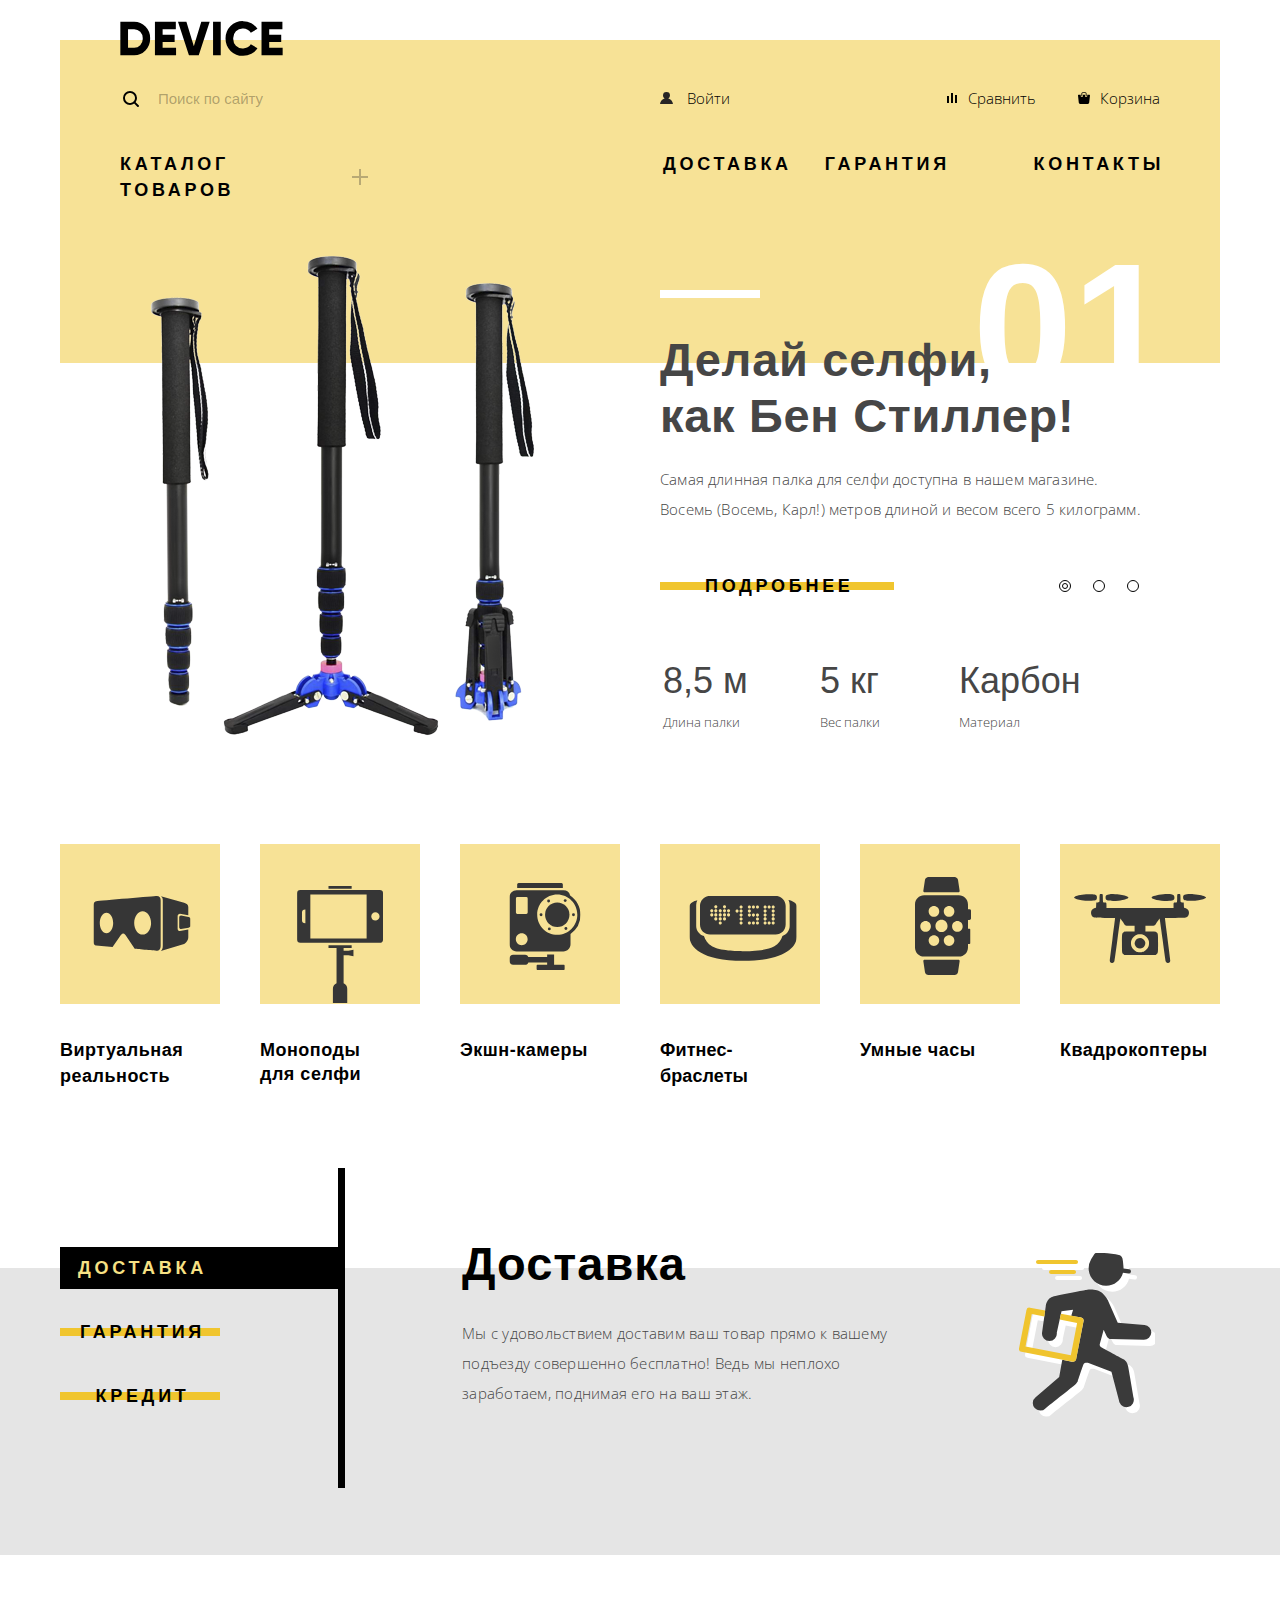
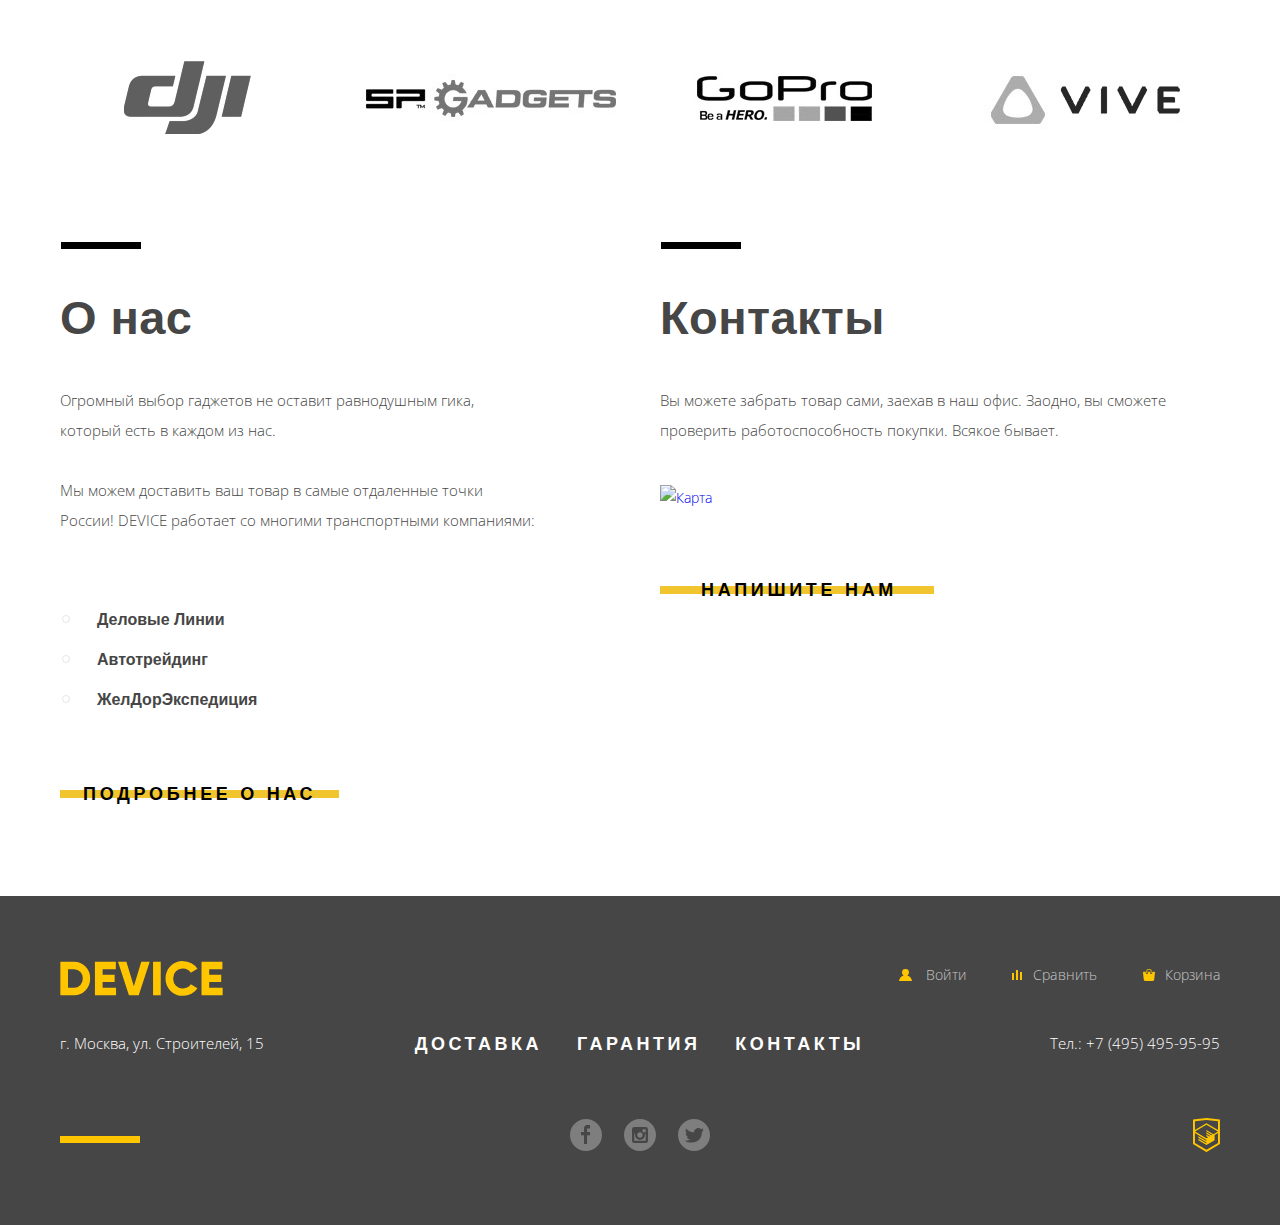
==== commit be63b8d0: "Исправлены поправки наставка по защите" ====
--- a/index.html
+++ b/index.html
@@ -1,166 +1,197 @@
 <!DOCTYPE html>
 <html lang="ru">
-	<head>
-		<meta charset="utf-8">
-		<title>HTML Academy: Девайс</title>
-		<link href="https://fonts.googleapis.com/css?family=Open+Sans:300,400,700&amp;subset=cyrillic" rel="stylesheet">
-		<link rel="stylesheet" href="css/normalize.css">
 
-    	<link rel="stylesheet" href="css/style.css">
-	</head>
-	<body>
-		<div class="container">
-			<header class="main-header">
-				<a class="logo-device">
-					<svg xmlns="http://www.w3.org/2000/svg" viewBox="0 0 164 35" width="163" height="35">
-					  <path d="m0.35 0.7v33.6h13.532a15.723 15.723 0 0 0 11.72-4.824 16.464 16.464 0 0 0 4.712-11.976 16.465 16.465 0 0 0-4.712-11.976 15.723 15.723 0 0 0-11.72-4.824zm7.733 26.208v-18.819h5.8a8.648 8.648 0 0 1 6.5 2.568 9.412 9.412 0 0 1 2.489 6.84 9.41 9.41 0 0 1-2.489 6.84 8.646 8.646 0 0 1-6.5 2.568h-5.8zm34.8-5.952h12.082v-7.3h-12.086v-5.567h13.291v-7.389h-21.024v33.6h21.265v-7.392h-13.532v-5.952zm36.343 13.344 11.019-33.6h-8.458l-7.491 24.72-7.491-24.72h-8.457l11.019 33.6zm14.4 0h7.733v-33.6h-7.733zm38.615-1.416a15.514 15.514 0 0 0 6.041-5.688l-6.67-3.84a7.488 7.488 0 0 1-3.165 3.024 9.874 9.874 0 0 1-4.664 1.1 9.594 9.594 0 0 1-7.177-2.736 9.907 9.907 0 0 1-2.682-7.248 9.908 9.908 0 0 1 2.682-7.248 9.594 9.594 0 0 1 7.177-2.736 9.914 9.914 0 0 1 4.64 1.08 7.6 7.6 0 0 1 3.189 3.048l6.67-3.84a15.881 15.881 0 0 0-6.09-5.688 17.419 17.419 0 0 0-8.409-2.088 17.12 17.12 0 0 0-17.592 17.472 17.12 17.12 0 0 0 17.589 17.476 17.519 17.519 0 0 0 8.458-2.088zm17.881-11.928h12.082v-7.3h-12.085v-5.567h13.29v-7.389h-21.022v33.6h21.264v-7.392h-13.532v-5.952z"/>
-					</svg>
-				</a>
-				<form action="https://echo.htmlacademy.ru" method="POST" class="header-search half-width">
-					<input class="input-search" type="text" placeholder="Поиск по сайту">
-					<button type="submit" class="header-search-button">Найти</button>
-				</form>
-				<ul class="user-menu-list half-width">
-					<li class="user-menu-item user"><a href="#" class="user-menu-item-link">Войти</a></li>
-					<li class="user-menu-item compare"><a href="#" class="user-menu-item-link">Сравнить</a></li>
-					<li class="user-menu-item cart"><a href="#" class="user-menu-item-link">Корзина</a></li>
-				</ul>
-				<nav class="header-nav">
-					<ul class="header-nav-list">
-						<li class="header-nav-item header-nav-item-menu">
-							<a class="catalog-header" href="#">Каталог товаров</a>
-							<ul class="catedories-list">
-								<li class="catedories-list-item"><a href="#">Виртуальная реальность</a></li>
-								<li class="catedories-list-item"><a href="catalog.html">Моноподы для селфи</a></li>
-								<li class="catedories-list-item"><a href="#">Экшн-камеры</a></li>
-								<li class="catedories-list-item"><a href="#">Фитнес-браслеты</a></li>
-								<li class="catedories-list-item"><a href="#">Умные часы</a></li>
-								<li class="catedories-list-item"><a href="#">Квадрокоптеры</a></li>
-							</ul>
-						</li>
-						<li class="header-nav-item"><a href="#">Доставка</a></li>
-						<li class="header-nav-item"><a href="#">Гарантия</a></li>
-						<li class="header-nav-item"><a href="#">Контакты</a></li>
-					</ul>
-				</nav>
-			</header>
-		</div>
-			<main class="main-main">
-			<div class="container">
-				<input class="visually-hidden" type="radio" id="product-1" name="toggle" checked>
-		        <input class="visually-hidden" type="radio" id="product-2" name="toggle">
-		        <input class="visually-hidden" type="radio" id="product-3" name="toggle">
-		        <div class="slider-controls">
-		        	<label class="slider-controls-item slider-controls-item--1" for="product-1">Первый</label>
-		        	<label class="slider-controls-item slider-controls-item--2" for="product-2">Второй</label>
-		        	<label class="slider-controls-item slider-controls-item--3" for="product-3">Третий</label>
-		        </div>
-		        <section class="slider">
-					<div class="slider-item">
-						<div class="slider-item-left">
-							<img src="img/slider-1.png" class="slider-img" width="384" height="468" alt="Селфи-палка">
-						</div>
-						<div class="slider-item-right">
-							<h3 class="slider-header">Делай селфи,<br> как Бен Стиллер!</h3>
-							<p class="slider-discription">
-								Самая длинная палка для селфи доступна в нашем магазине.
-								Восемь (Восемь, Карл!) метров длиной и весом всего 5 килограмм.
-							</p>
-							<a href="#" class="button slider-button">Подробнее</a>
-							<table class="slider-table">
-								<tr class="slider-table-big">
-									<td>8,5 м</td>
-									<td>5 кг</td>
-									<td>Карбон</td>
-								</tr>
-								<tr class="slider-table-small">
-									<td>Длина палки</td>
-									<td>Вес палки</td>
-									<td>Материал</td>
-								</tr>
-							</table>
-							<span class="slide-number">01</span>
-						</div>
-					</div>
-					<div class="slider-item">
-						<div class="slider-item-left">
-							<img src="img/slider-2.png" class="slider-img" width="345" height="485" alt="Фитнесс браслет">
-						</div>
-						<div class="slider-item-right">
-							<h3 class="slider-header">Худеем<br> правильно!</h3>
-							<p class="slider-discription">
-								Мотивирующие фитнес-браслеты помогут найти в себе силы 
-								не пропускать занятия и соблюдать диету.
-							</p>
-							<a href="#" class="button slider-button">Подробнее</a>
-							<table class="slider-table">
-								<tr class="slider-table-big">
-									<td>48 часов</td>
-								</tr>
-								<tr>
-									<td>Без подзарядки</td>
-								</tr>
-							</table>
-							<span class="slide-number">02</span>
-						</div>
-					</div>
-					<div class="slider-item">
-						<div class="slider-item-left">
-							<img src="img/slider-3.png" class="slider-img" width="526" height="334" alt="Квадрокоптер">
-						</div>
-						<div class="slider-item-right">
-							<h3 class="slider-header">Порхает как бабочка, жалит как пчела!</h3>
-							<p class="slider-discription">
-								Этот обычный, на первый взгляд, квадрокоптер оснащен 
-								мощным лазером, замаскированным под стандартную камеру.
-							</p>
-							<a href="#" class="button slider-button">Подробнее</a>
-							<table class="slider-table">
-								<tr class="slider-table-big">
-									<td>800 м</td>
-									<td>50 м</td>
-								</tr>
-								<tr>
-									<td>Дальность полета</td>
-									<td>Радиус поражения</td>
-								</tr>
-							</table>
-							<span class="slide-number">03</span>
-						</div>
-					</div>
-				</section>
-
-				<section>
-					<h2 class="visually-hidden">Популярные запросы</h2>
-					<ul class="popular-search">
-						<li class="popular-search-item">
-							<a class="popular-search-item-link" href="#">
-								<svg class="popular-search-item-svg" xmlns="http://www.w3.org/2000/svg" width="97" height="55" viewBox="0 0 97 55"><g fill="#363636"><path d="M84.131 32.639V20.003c0-1.309 1.045-2.37 2.335-2.37l8.326 1.581V11.02c0-2.355-1.708-3.431-4.202-4.265L67.403.175c1.616 1.391 1.889 2.04 1.889 4.396V49.78c0 2.356-.45 4.066-1.967 5.21l23.265-7.065c2.401-.833 4.202-4.216 4.202-6.572V33.44l-8.326 1.567c-1.29.002-2.335-1.06-2.335-2.368z"/><path d="M95.129 20.979l-7.598-1.444c-1.008 0-1.824.829-1.824 1.851v9.868c0 1.023.816 1.852 1.824 1.852l7.598-1.431c1.154-.419 1.824-.829 1.824-1.852V22.83c0-1.022-.766-1.507-1.824-1.851zM67.17 4.483c0-5.08-4.232-4.459-4.232-4.459S5.832 4.738 2.838 5.145.001 9.532.001 9.532L0 45.812c0 3.743 2.599 3.753 2.599 3.753l16.477 1.403L27.212 39.3s1.109-1.828 2.505-1.828c1.397 0 2.432 1.861 2.432 1.861l9.061 13.521s18.895 1.909 22.521 1.909c3.626-.001 3.439-5.024 3.439-5.024V4.483zM12.982 37.192c-3.698 0-6.696-4.601-6.696-10.275s2.998-10.275 6.696-10.275c3.698 0 6.696 4.601 6.696 10.275s-2.998 10.275-6.696 10.275zm36.158 1.426c-4.662 0-8.441-5.239-8.441-11.701 0-6.463 3.78-11.702 8.441-11.702 4.662 0 8.442 5.239 8.442 11.702 0 6.462-3.78 11.701-8.442 11.701z"/></g></svg>
-								<span>Виртуальная реальность</span>
-							</a>
-						</li>
-						<li class="popular-search-item">
-							<a class="popular-search-item-link" href="#">
-								<svg class="popular-search-item-svg" xmlns="http://www.w3.org/2000/svg" width="86" height="117" viewBox="0 0 86 117"><g fill="#363636"><path d="M82.821 4.011H3.33A3.188 3.188 0 0 0 .142 7.199v46.413a3.187 3.187 0 0 0 3.188 3.189h79.492a3.188 3.188 0 0 0 3.189-3.189V7.199a3.189 3.189 0 0 0-3.19-3.188zM8.392 37.236h-.226a3.19 3.19 0 0 1-3.189-3.189v-7.283a3.188 3.188 0 0 1 3.189-3.188h.226v13.66zm61.231 15.172H13.341V8.402h56.282v44.006zM78.4 34.552c-2.289 0-4.146-1.855-4.146-4.147s1.856-4.147 4.146-4.147a4.146 4.146 0 1 1 0 8.294zM31.497 0h23.157v2.758H31.497zM46.608 64.861v-2.973h8.046V59.13H31.498v2.758h8.045v35.246a6.068 6.068 0 0 0-3.635 5.559V117h14.335v-14.307a6.062 6.062 0 0 0-3.636-5.557v-27.99h4.796l5.051 1.213v-6.711l-5.051 1.213h-4.795z"/></g></svg>
-								<span>Моноподы для селфи</span>
-							</a>
-						</li>
-						<li class="popular-search-item">
-							<a class="popular-search-item-link" href="#">
-								<svg class="popular-search-item-svg" xmlns="http://www.w3.org/2000/svg" width="71" height="87" viewBox="0 0 71 87"><g fill="#363636"><path d="M53.349 1.49c0-.736-.578-1.49-1.311-1.49H9.053C8.32 0 7.672.754 7.672 1.49v3.522h45.676V1.49zM54.202 81.809h-9.597V71.426h-6.958v2.507H18.774c-.537-1.254-1.757-2.148-3.181-2.148H3.559C1.642 71.784 0 73.387 0 75.311v3.018c0 1.924 1.642 3.48 3.559 3.48h12.035c1.511 0 2.792-.896 3.269-2.326h18.785v2.326H28.13c-.533 0-1.01.437-1.01.972v3.172c0 .535.478 1.048 1.01 1.048h26.072c.533 0 .93-.513.93-1.048V82.78c0-.535-.397-.971-.93-.971zM60.666 12.39a7.037 7.037 0 0 0-6.771-5.05H7.148C3.25 7.34 0 10.449 0 14.361v46.9c0 3.912 3.25 7.121 7.148 7.121h46.747c3.898 0 7.126-3.209 7.126-7.121V50.915a23.228 23.228 0 0 0 10.001-19.164c-.001-8.079-4.132-15.181-10.356-19.361zM12.238 62.151c-3.259 0-5.901-2.65-5.901-5.921 0-3.27 2.642-5.922 5.901-5.922s5.902 2.652 5.902 5.922c0 3.271-2.643 5.921-5.902 5.921zm5.961-32.605a1.42 1.42 0 0 1-1.418 1.422h-8.94a1.42 1.42 0 0 1-1.418-1.422v-14.16a1.42 1.42 0 0 1 1.418-1.423h8.939a1.42 1.42 0 0 1 1.418 1.423v14.16zm29.563 22.312c-11.076 0-20.057-9.01-20.057-20.123s8.98-20.124 20.057-20.124c11.077 0 20.058 9.01 20.058 20.124s-8.981 20.123-20.058 20.123z"/><ellipse cx="47.762" cy="31.735" rx="12.188" ry="12.229"/><circle cx="31.562" cy="31.736" r="1.435"/><circle cx="63.963" cy="31.736" r="1.435"/><circle cx="39.109" cy="17.994" r="1.435"/><ellipse cx="56.415" cy="45.476" rx="1.43" ry="1.436"/><circle cx="55.697" cy="17.565" r="1.435"/><circle cx="39.828" cy="45.906" r="1.435"/></g></svg>
-								<span>Экшн-камеры</span>
-							</a>
-						</li>
-						<li class="popular-search-item">
-							<a class="popular-search-item-link" href="#">
-								<svg class="popular-search-item-svg" version="1.1" id="Layer_1" xmlns="http://www.w3.org/2000/svg" xmlns:xlink="http://www.w3.org/1999/xlink" x="0px" y="0px" width="107px" height="65px" viewBox="0 0 107 65" enable-background="new 0 0 107 65" xml:space="preserve">
-								<g>
-								<path fill="#363636" d="M98.967,4.074c0.752,1.441,1.209,3.08,1.209,4.818v21.102c0,4.616-3.092,8.527-7.246,9.9
+<head>
+    <meta charset="utf-8">
+    <title>HTML Academy: Девайс</title>
+    <link href="https://fonts.googleapis.com/css?family=Open+Sans:300,400,700&amp;subset=cyrillic" rel="stylesheet">
+    <link rel="stylesheet" href="css/normalize.css">
+    <link rel="stylesheet" href="css/style.css">
+</head>
+<body>
+    <div class="container">
+        <header class="main-header">
+            <a class="logo-device">
+                <svg xmlns="http://www.w3.org/2000/svg" viewBox="0 0 164 35" width="163" height="35">
+                    <path d="m0.35 0.7v33.6h13.532a15.723 15.723 0 0 0 11.72-4.824 16.464 16.464 0 0 0 4.712-11.976 16.465 16.465 0 0 0-4.712-11.976 15.723 15.723 0 0 0-11.72-4.824zm7.733 26.208v-18.819h5.8a8.648 8.648 0 0 1 6.5 2.568 9.412 9.412 0 0 1 2.489 6.84 9.41 9.41 0 0 1-2.489 6.84 8.646 8.646 0 0 1-6.5 2.568h-5.8zm34.8-5.952h12.082v-7.3h-12.086v-5.567h13.291v-7.389h-21.024v33.6h21.265v-7.392h-13.532v-5.952zm36.343 13.344 11.019-33.6h-8.458l-7.491 24.72-7.491-24.72h-8.457l11.019 33.6zm14.4 0h7.733v-33.6h-7.733zm38.615-1.416a15.514 15.514 0 0 0 6.041-5.688l-6.67-3.84a7.488 7.488 0 0 1-3.165 3.024 9.874 9.874 0 0 1-4.664 1.1 9.594 9.594 0 0 1-7.177-2.736 9.907 9.907 0 0 1-2.682-7.248 9.908 9.908 0 0 1 2.682-7.248 9.594 9.594 0 0 1 7.177-2.736 9.914 9.914 0 0 1 4.64 1.08 7.6 7.6 0 0 1 3.189 3.048l6.67-3.84a15.881 15.881 0 0 0-6.09-5.688 17.419 17.419 0 0 0-8.409-2.088 17.12 17.12 0 0 0-17.592 17.472 17.12 17.12 0 0 0 17.589 17.476 17.519 17.519 0 0 0 8.458-2.088zm17.881-11.928h12.082v-7.3h-12.085v-5.567h13.29v-7.389h-21.022v33.6h21.264v-7.392h-13.532v-5.952z" />
+                </svg>
+            </a>
+            <form action="https://echo.htmlacademy.ru" method="POST" class="header-search half-width">
+                <input class="input-search" type="text" placeholder="Поиск по сайту" id="header-search">
+                <button type="submit" class="header-search-button">Найти</button>
+                <label for="header-search" class="visually-hidden">Поиск по сайту</label>
+            </form>
+            <ul class="user-menu-list half-width">
+                <li class="user-menu-item user"><a href="#" class="user-menu-item-link">Войти</a></li>
+                <li class="user-menu-item compare"><a href="#" class="user-menu-item-link">Сравнить</a></li>
+                <li class="user-menu-item cart"><a href="#" class="user-menu-item-link">Корзина</a></li>
+            </ul>
+            <nav class="header-nav">
+                <ul class="header-nav-list">
+                    <li class="header-nav-item header-nav-item-menu">
+                        <a class="catalog-header" href="#">Каталог товаров</a>
+                        <ul class="catedories-list">
+                            <li class="catedories-list-item">
+                                <ul class="categories-list-inner">
+                                    <li class="categories-list-inner-item"><a href="#">Виртуальная реальность</a></li>
+                                    <li class="categories-list-inner-item"><a href="catalog.html">Моноподы для селфи</a></li>
+                                    <li class="categories-list-inner-item"><a href="#">Экшн-камеры</a></li>
+                                </ul>
+                            </li>
+                            <li class="catedories-list-item">
+                                <ul class="categories-list-inner">
+                                    <li class="categories-list-inner-item"><a href="#">Фитнес-браслеты</a></li>
+                                    <li class="categories-list-inner-item"><a href="#">Умные часы</a></li>
+                                </ul>
+                            </li>
+                            <li class="catedories-list-item">
+                                <ul class="categories-list-inner">
+                                    <li class="categories-list-inner-item"><a href="#">Квадрокоптеры</a></li>
+                                </ul>
+                            </li>
+                        </ul>
+                    </li>
+                    <li class="header-nav-item"><a href="#">Доставка</a></li>
+                    <li class="header-nav-item"><a href="#">Гарантия</a></li>
+                    <li class="header-nav-item"><a href="#">Контакты</a></li>
+                </ul>
+            </nav>
+        </header>
+    </div>
+    <main class="main-main">
+        <div class="container">
+            <input class="visually-hidden" type="radio" id="product-1" name="toggle" checked>
+            <input class="visually-hidden" type="radio" id="product-2" name="toggle">
+            <input class="visually-hidden" type="radio" id="product-3" name="toggle">
+            <div class="slider-controls">
+                <label class="slider-controls-item slider-controls-item--1" for="product-1">Первый</label>
+                <label class="slider-controls-item slider-controls-item--2" for="product-2">Второй</label>
+                <label class="slider-controls-item slider-controls-item--3" for="product-3">Третий</label>
+            </div>
+            <section class="slider">
+                <div class="slider-item">
+                    <div class="slider-item-left">
+                        <img src="img/slider-1.png" class="slider-img" width="384" height="468" alt="Селфи-палка">
+                    </div>
+                    <div class="slider-item-right">
+                        <h3 class="slider-header">Делай селфи,<br> как Бен Стиллер!</h3>
+                        <p class="slider-discription">
+                            Самая длинная палка для селфи доступна в нашем магазине. Восемь (Восемь, Карл!) метров длиной и весом всего 5 килограмм.
+                        </p>
+                        <a href="#" class="button slider-button">Подробнее</a>
+                        <table class="slider-table">
+                            <tr class="slider-table-big">
+                                <td>8,5 м</td>
+                                <td>5 кг</td>
+                                <td>Карбон</td>
+                            </tr>
+                            <tr class="slider-table-small">
+                                <td>Длина палки</td>
+                                <td>Вес палки</td>
+                                <td>Материал</td>
+                            </tr>
+                        </table>
+                        <span class="slide-number">01</span>
+                    </div>
+                </div>
+                <div class="slider-item">
+                    <div class="slider-item-left">
+                        <img src="img/slider-2.png" class="slider-img" width="345" height="485" alt="Фитнесс браслет">
+                    </div>
+                    <div class="slider-item-right">
+                        <h3 class="slider-header">Худеем<br> правильно!</h3>
+                        <p class="slider-discription">
+                            Мотивирующие фитнес-браслеты помогут найти в себе силы не пропускать занятия и соблюдать диету.
+                        </p>
+                        <a href="#" class="button slider-button">Подробнее</a>
+                        <table class="slider-table">
+                            <tr class="slider-table-big">
+                                <td>48 часов</td>
+                            </tr>
+                            <tr>
+                                <td>Без подзарядки</td>
+                            </tr>
+                        </table>
+                        <span class="slide-number">02</span>
+                    </div>
+                </div>
+                <div class="slider-item">
+                    <div class="slider-item-left">
+                        <img src="img/slider-3.png" class="slider-img" width="526" height="334" alt="Квадрокоптер">
+                    </div>
+                    <div class="slider-item-right">
+                        <h3 class="slider-header">Порхает как бабочка, жалит как пчела!</h3>
+                        <p class="slider-discription">
+                            Этот обычный, на первый взгляд, квадрокоптер оснащен мощным лазером, замаскированным под стандартную камеру.
+                        </p>
+                        <a href="#" class="button slider-button">Подробнее</a>
+                        <table class="slider-table">
+                            <tr class="slider-table-big">
+                                <td>800 м</td>
+                                <td>50 м</td>
+                            </tr>
+                            <tr>
+                                <td>Дальность полета</td>
+                                <td>Радиус поражения</td>
+                            </tr>
+                        </table>
+                        <span class="slide-number">03</span>
+                    </div>
+                </div>
+            </section>
+        </div>
+        <div class="container">
+            <section>
+                <h2 class="visually-hidden">Популярные запросы</h2>
+                <ul class="popular-search">
+                    <li class="popular-search-item">
+                        <a class="popular-search-item-link" href="#">
+                            <svg class="popular-search-item-svg" xmlns="http://www.w3.org/2000/svg" width="97" height="55" viewBox="0 0 97 55">
+                                <g fill="#363636">
+                                    <path d="M84.131 32.639V20.003c0-1.309 1.045-2.37 2.335-2.37l8.326 1.581V11.02c0-2.355-1.708-3.431-4.202-4.265L67.403.175c1.616 1.391 1.889 2.04 1.889 4.396V49.78c0 2.356-.45 4.066-1.967 5.21l23.265-7.065c2.401-.833 4.202-4.216 4.202-6.572V33.44l-8.326 1.567c-1.29.002-2.335-1.06-2.335-2.368z" />
+                                    <path d="M95.129 20.979l-7.598-1.444c-1.008 0-1.824.829-1.824 1.851v9.868c0 1.023.816 1.852 1.824 1.852l7.598-1.431c1.154-.419 1.824-.829 1.824-1.852V22.83c0-1.022-.766-1.507-1.824-1.851zM67.17 4.483c0-5.08-4.232-4.459-4.232-4.459S5.832 4.738 2.838 5.145.001 9.532.001 9.532L0 45.812c0 3.743 2.599 3.753 2.599 3.753l16.477 1.403L27.212 39.3s1.109-1.828 2.505-1.828c1.397 0 2.432 1.861 2.432 1.861l9.061 13.521s18.895 1.909 22.521 1.909c3.626-.001 3.439-5.024 3.439-5.024V4.483zM12.982 37.192c-3.698 0-6.696-4.601-6.696-10.275s2.998-10.275 6.696-10.275c3.698 0 6.696 4.601 6.696 10.275s-2.998 10.275-6.696 10.275zm36.158 1.426c-4.662 0-8.441-5.239-8.441-11.701 0-6.463 3.78-11.702 8.441-11.702 4.662 0 8.442 5.239 8.442 11.702 0 6.462-3.78 11.701-8.442 11.701z" />
+                                </g>
+                            </svg>
+                            <span>Виртуальная реальность</span>
+                        </a>
+                    </li>
+                    <li class="popular-search-item">
+                        <a class="popular-search-item-link" href="#">
+                            <svg class="popular-search-item-svg" xmlns="http://www.w3.org/2000/svg" width="86" height="117" viewBox="0 0 86 117">
+                                <g fill="#363636">
+                                    <path d="M82.821 4.011H3.33A3.188 3.188 0 0 0 .142 7.199v46.413a3.187 3.187 0 0 0 3.188 3.189h79.492a3.188 3.188 0 0 0 3.189-3.189V7.199a3.189 3.189 0 0 0-3.19-3.188zM8.392 37.236h-.226a3.19 3.19 0 0 1-3.189-3.189v-7.283a3.188 3.188 0 0 1 3.189-3.188h.226v13.66zm61.231 15.172H13.341V8.402h56.282v44.006zM78.4 34.552c-2.289 0-4.146-1.855-4.146-4.147s1.856-4.147 4.146-4.147a4.146 4.146 0 1 1 0 8.294zM31.497 0h23.157v2.758H31.497zM46.608 64.861v-2.973h8.046V59.13H31.498v2.758h8.045v35.246a6.068 6.068 0 0 0-3.635 5.559V117h14.335v-14.307a6.062 6.062 0 0 0-3.636-5.557v-27.99h4.796l5.051 1.213v-6.711l-5.051 1.213h-4.795z" />
+                                </g>
+                            </svg>
+                            <span>Моноподы для селфи</span>
+                        </a>
+                    </li>
+                    <li class="popular-search-item">
+                        <a class="popular-search-item-link" href="#">
+                            <svg class="popular-search-item-svg" xmlns="http://www.w3.org/2000/svg" width="71" height="87" viewBox="0 0 71 87">
+                                <g fill="#363636">
+                                    <path d="M53.349 1.49c0-.736-.578-1.49-1.311-1.49H9.053C8.32 0 7.672.754 7.672 1.49v3.522h45.676V1.49zM54.202 81.809h-9.597V71.426h-6.958v2.507H18.774c-.537-1.254-1.757-2.148-3.181-2.148H3.559C1.642 71.784 0 73.387 0 75.311v3.018c0 1.924 1.642 3.48 3.559 3.48h12.035c1.511 0 2.792-.896 3.269-2.326h18.785v2.326H28.13c-.533 0-1.01.437-1.01.972v3.172c0 .535.478 1.048 1.01 1.048h26.072c.533 0 .93-.513.93-1.048V82.78c0-.535-.397-.971-.93-.971zM60.666 12.39a7.037 7.037 0 0 0-6.771-5.05H7.148C3.25 7.34 0 10.449 0 14.361v46.9c0 3.912 3.25 7.121 7.148 7.121h46.747c3.898 0 7.126-3.209 7.126-7.121V50.915a23.228 23.228 0 0 0 10.001-19.164c-.001-8.079-4.132-15.181-10.356-19.361zM12.238 62.151c-3.259 0-5.901-2.65-5.901-5.921 0-3.27 2.642-5.922 5.901-5.922s5.902 2.652 5.902 5.922c0 3.271-2.643 5.921-5.902 5.921zm5.961-32.605a1.42 1.42 0 0 1-1.418 1.422h-8.94a1.42 1.42 0 0 1-1.418-1.422v-14.16a1.42 1.42 0 0 1 1.418-1.423h8.939a1.42 1.42 0 0 1 1.418 1.423v14.16zm29.563 22.312c-11.076 0-20.057-9.01-20.057-20.123s8.98-20.124 20.057-20.124c11.077 0 20.058 9.01 20.058 20.124s-8.981 20.123-20.058 20.123z" />
+                                    <ellipse cx="47.762" cy="31.735" rx="12.188" ry="12.229" />
+                                    <circle cx="31.562" cy="31.736" r="1.435" />
+                                    <circle cx="63.963" cy="31.736" r="1.435" />
+                                    <circle cx="39.109" cy="17.994" r="1.435" />
+                                    <ellipse cx="56.415" cy="45.476" rx="1.43" ry="1.436" />
+                                    <circle cx="55.697" cy="17.565" r="1.435" />
+                                    <circle cx="39.828" cy="45.906" r="1.435" />
+                                </g>
+                            </svg>
+                            <span>Экшн-камеры</span>
+                        </a>
+                    </li>
+                    <li class="popular-search-item">
+                        <a class="popular-search-item-link" href="#">
+                            <svg class="popular-search-item-svg" version="1.1" id="Layer_1" xmlns="http://www.w3.org/2000/svg" xmlns:xlink="http://www.w3.org/1999/xlink" x="0px" y="0px" width="107px" height="65px" viewBox="0 0 107 65" enable-background="new 0 0 107 65" xml:space="preserve">
+                                <g>
+                                    <path fill="#363636" d="M98.967,4.074c0.752,1.441,1.209,3.08,1.209,4.818v21.102c0,4.616-3.092,8.527-7.246,9.9
 								c-1.325,3.987-3.778,7.854-8.051,10.432c-8.676,5.231-31.124,4.837-31.198,4.837c-0.078,0-22.513,0.395-31.189-4.837
 								c-4.216-2.545-6.708-6.347-8.042-10.279c-4.418-1.209-7.756-5.251-7.756-10.053V8.893c0-1.688,0.427-3.282,1.139-4.693
 								C4.17,5.109,0,6.918,0,10.434c0,6.243,0,25.687,0,29.983C0,50.668,11.839,64.85,53.657,64.85c41.82,0,53.657-14.182,53.657-24.433
-								c0-4.296,0-23.74,0-29.983C107.313,6.75,102.738,4.94,98.967,4.074z"/>
-								<path fill="#363636" d="M20.561,38.459h65.523c5.564,0,10.074-4.513,10.074-10.077V9.935c0-5.563-4.51-10.075-10.074-10.075H20.561
+								c0-4.296,0-23.74,0-29.983C107.313,6.75,102.738,4.94,98.967,4.074z" />
+                                    <path fill="#363636" d="M20.561,38.459h65.523c5.564,0,10.074-4.513,10.074-10.077V9.935c0-5.563-4.51-10.075-10.074-10.075H20.561
 								c-5.564,0-10.075,4.511-10.075,10.075v18.447C10.486,33.946,14.997,38.459,20.561,38.459z M83.695,9.468
 								c0.867,0,1.569,0.703,1.569,1.57c0,0.866-0.702,1.569-1.569,1.569s-1.568-0.703-1.568-1.569
 								C82.127,10.17,82.828,9.468,83.695,9.468z M83.695,13.507c0.867,0,1.569,0.703,1.569,1.568c0,0.867-0.702,1.569-1.569,1.569
@@ -221,229 +252,276 @@
 								c0,0.867-0.704,1.568-1.571,1.568c-0.865,0-1.569-0.701-1.569-1.568C24.731,22.076,25.435,21.373,26.3,21.373z M22.263,13.295
 								c0.865,0,1.569,0.703,1.569,1.568c0,0.867-0.704,1.569-1.569,1.569c-0.867,0-1.569-0.703-1.569-1.569
 								C20.694,13.998,21.396,13.295,22.263,13.295z M22.263,17.333c0.865,0,1.569,0.703,1.569,1.57c0,0.866-0.704,1.57-1.569,1.57
-								c-0.867,0-1.569-0.704-1.569-1.57C20.694,18.036,21.396,17.333,22.263,17.333z"/>
-								</g>
-								</svg>
-								<span>Фитнес-браслеты</span>
-							</a>
-						</li>
-						<li class="popular-search-item">
-							<a class="popular-search-item-link" href="#">
-								<svg class="popular-search-item-svg" xmlns="http://www.w3.org/2000/svg" width="56" height="98" viewBox="0 0 56 98"><g fill="#363636"><path d="M54.494 32.197h-1.515v-4.64c0-5.052-4.087-9.186-9.082-9.186H9.082C4.086 18.372 0 22.505 0 27.557v42.868c0 5.052 4.087 9.185 9.083 9.185h34.815c4.995 0 9.082-4.133 9.082-9.185V67.01h1.515a.764.764 0 0 0 .757-.764V52.467a.765.765 0 0 0-.757-.766H52.98v-8.788h1.515c.832 0 1.514-.688 1.514-1.531v-7.654a1.529 1.529 0 0 0-1.515-1.531zm-20.412-3.109c2.926 0 5.299 2.398 5.299 5.358s-2.373 5.358-5.299 5.358-5.298-2.398-5.298-5.358 2.372-5.358 5.298-5.358zm-15.137 0c2.925 0 5.298 2.398 5.298 5.358s-2.373 5.358-5.298 5.358c-2.926 0-5.298-2.398-5.298-5.358s2.372-5.358 5.298-5.358zM5.297 49.397c0-2.959 2.371-5.358 5.298-5.358 2.926 0 5.298 2.399 5.298 5.358 0 2.959-2.373 5.358-5.298 5.358-2.927.001-5.298-2.399-5.298-5.358zm13.648 19.497c-2.926 0-5.298-2.398-5.298-5.358s2.372-5.358 5.298-5.358c2.925 0 5.298 2.398 5.298 5.358s-2.373 5.358-5.298 5.358zm1.49-19.903c0-3.382 2.711-6.124 6.055-6.124s6.055 2.742 6.055 6.124-2.711 6.124-6.055 6.124c-3.344-.001-6.055-2.742-6.055-6.124zm13.647 19.903c-2.926 0-5.298-2.398-5.298-5.358s2.372-5.358 5.298-5.358 5.299 2.398 5.299 5.358-2.373 5.358-5.299 5.358zm8.302-14.138c-2.927 0-5.298-2.399-5.298-5.358 0-2.959 2.371-5.358 5.298-5.358 2.926 0 5.298 2.399 5.298 5.358 0 2.958-2.372 5.358-5.298 5.358zM9.646 15.31h33.687c.843 0 1.432-.681 1.306-1.514L43.023 3.028l-.002-.002C42.771 1.362 41.189 0 39.506 0H13.474c-1.686 0-3.268 1.362-3.517 3.028L8.342 13.795c-.125.833.461 1.515 1.304 1.515zM43.333 82.671H9.646c-.843 0-1.429.683-1.304 1.516l1.615 10.767c.25 1.666 1.832 3.028 3.516 3.028h26.032c1.684 0 3.266-1.362 3.517-3.026v-.002l1.615-10.767c.128-.833-.461-1.516-1.304-1.516z"/></g></svg>
-								<span>Умные часы</span>
-							</a>
-						</li>
-						<li class="popular-search-item">
-							<a class="popular-search-item-link" href="#">
-								<svg class="popular-search-item-svg" xmlns="http://www.w3.org/2000/svg" width="132" height="69" viewBox="0 0 132 69"><g fill="#363636"><path d="M12.052.258C6.507.745 1.838 1.85.575 2.93c-.722.616-.722.616-.232 1.156.644.72 3.713 1.645 7.247 2.237 3.998.668 12.51.693 13.724.051 1.211-.668 1.624-1.414 1.624-2.981 0-1.619-.62-2.416-2.218-2.853C19.274.154 14.94 0 12.052.258zM25.774.488c-.129.283-.258 2.108-.258 4.112 0 4.061.155 3.778-2.192 3.933l-1.03.077-.13 2.545-.129 2.544-1.186.283c-2.58.668-4 2.595-3.792 5.294.128 1.927 1.03 3.341 2.579 4.087 1.109.513 1.47.538 11.246.538 5.545 0 10.137.079 10.188.18.051.13-1.11 9.408-2.58 20.64-1.444 11.23-2.682 20.997-2.708 21.666-.051 1.617.826 2.62 2.348 2.62 1.237 0 2.012-.64 2.321-1.9.13-.514 1.496-10.334 3.018-21.822 1.522-11.463 2.863-20.869 2.94-20.869.104 0 1.084 1.413 2.193 3.136 2.94 4.626 2.399 4.317 7.635 4.317h4.359v5.63l-5.133.077c-4.72.077-5.21.127-5.881.615-1.573 1.157-1.625 1.415-1.625 10.977 0 9.534.026 9.792 1.522 11.05l.851.695H81.695l.851-.696c1.496-1.257 1.52-1.515 1.52-11.05 0-9.56-.05-9.819-1.622-10.976-.671-.488-1.161-.538-5.882-.615l-5.132-.077v-5.63h4.36c5.234 0 4.693.309 7.633-4.317 1.11-1.723 2.09-3.136 2.194-3.136.076 0 1.418 9.406 2.94 20.869 1.522 11.488 2.889 21.308 3.018 21.821.31 1.26 1.082 1.902 2.321 1.902 1.521 0 2.4-1.004 2.347-2.621-.026-.67-1.264-10.436-2.71-21.666-1.468-11.232-2.63-20.51-2.577-20.64.05-.101 4.641-.18 10.19-.18 9.774 0 10.135-.025 11.243-.538 1.548-.746 2.45-2.16 2.58-4.087.206-2.699-1.212-4.626-3.792-5.294l-1.187-.283-.127-2.544-.13-2.545-1.031-.077c-2.347-.155-2.194.128-2.194-3.933 0-2.004-.128-3.829-.257-4.112-.206-.36-.543-.488-1.367-.488-.619 0-1.238.128-1.42.309-.206.205-.31 1.465-.31 3.932 0 2.467-.102 3.727-.309 3.932-.18.18-.901.308-1.65.308-1.625 0-1.65.052-1.65 3.11v2.287H32.48v-2.287c0-3.058-.024-3.11-1.65-3.11-.748 0-1.47-.129-1.65-.308-.207-.205-.31-1.465-.31-3.932 0-2.467-.103-3.727-.31-3.932-.18-.18-.8-.309-1.418-.309-.825 0-1.16.128-1.368.488zm42.843 40.12c2.889.899 5.392 3.393 6.166 6.168.439 1.543.31 4.216-.284 5.784-.696 1.875-2.685 4.01-4.565 4.935-1.29.642-1.754.719-3.921.719s-2.631-.077-3.92-.719c-1.885-.926-3.87-3.06-4.567-4.935-.592-1.568-.722-4.24-.283-5.784.748-2.723 3.25-5.27 6.061-6.168 2.012-.642 3.3-.642 5.313 0z"/><path d="M63.794 44.438c-2.037.925-3.507 3.649-3.069 5.73.774 3.677 4.823 5.553 7.996 3.702 1.985-1.158 2.99-3.547 2.45-5.783-.568-2.39-2.734-4.138-5.158-4.138-.646 0-1.626.232-2.22.489zM36.092.154c-3.92.668-4.513 1.131-4.513 3.444 0 1.825.463 2.416 2.268 2.956 1.55.462 7.172.514 10.5.128 6.86-.822 11.321-2.544 9.698-3.752-1.265-.9-4.902-1.876-9.054-2.39-2.475-.308-7.996-.54-8.9-.386zM89.484.258C83.165.848 77.62 2.339 77.62 3.444c0 1.722 7.84 3.47 15.63 3.495 5.804 0 7.196-.642 7.196-3.34 0-1.825-.619-2.622-2.373-3.085C96.423.103 92.398 0 89.484.258zM112.776.283c-1.78.231-3.018.77-3.43 1.491-.387.77-.31 2.904.154 3.572.928 1.31 1.652 1.465 7.068 1.465 3.661 0 5.802-.129 7.867-.488 3.534-.592 6.603-1.517 7.248-2.237.49-.54.49-.54-.233-1.156-1.34-1.13-5.958-2.185-11.916-2.672-3.481-.283-4.488-.283-6.758.025z"/></g></svg>
-								<span>Квадрокоптеры</span>
-							</a>
-						</li>
-					</ul>
-				</section>
-			</div>
-			<section class="services">
-				<div class="container">
-					<input type="radio" name="serveces-radio" class="visually-hidden" id="service-delivery" checked>
-					<input type="radio" name="serveces-radio" class="visually-hidden" id="service-warranity">
-					<input type="radio" name="serveces-radio" class="visually-hidden" id="service-credit">
-					<ul class="services-nav-list">
-						<li class="services-nav-item">
-							<label for="service-delivery" class="button services-button services-button--1">Доставка</label>
-						</li>
-						<li class="services-nav-item">
-							<label for="service-warranity" class="button services-button services-button--2">Гарантия</label>
-						</li>
-						<li class="services-nav-item">
-							<label for="service-credit" class="button services-button services-button--3">Кредит</label>
-						</li>
-					</ul>
-					<div class="services-right">
-						<div class="services-slide">
-							<div class="slide-left">
-								<h2 class="services-slide-header">Доставка</h2>
-								<p>Мы с удовольствием доставим ваш товар прямо к вашему подъезду совершенно бесплатно! Ведь мы неплохо заработаем, поднимая его на ваш этаж.</p>
-							</div>
-							<!-- <div class="slide-right"> -->
-							<svg xmlns="http://www.w3.org/2000/svg" width="136" height="164" viewBox="0 0 136 164"><g fill="#FFF"><path d="M93.133 38.767c8.121 0 14.945-5.542 16.9-13.049l5.467.814a2.159 2.159 0 0 0 2.451-1.816 2.157 2.157 0 0 0-1.816-2.451l-5.541-.825c.002-.046.004-.091.004-.138 0-.182-.006-.362-.014-.542 0 0-.451-6.518-1.074-9.237-.621-2.719-2.535-3.296-2.535-3.296-9.77-2.212-19.772-2.438-22.375-2.438s-3.158 1.332-3.158 1.332l-3.15 4.996-.01-.003c-.076.122-.146.245-.219.368l-.027.043a17.387 17.387 0 0 0-2.367 8.777c-.001 9.646 7.819 17.465 17.464 17.465zM131.535 78.076v-.002l-26.742-2.168-9.246-21.112s-.461-2.774-6.008-8.476c-5.549-5.702-16.799-3.39-16.799-3.39s-23.886 4.469-31.745 6.318c-7.86 1.85-8.168 9.863-8.168 9.863l-.632 4.519-15.178-2.941a3.012 3.012 0 0 0-3.516 2.374L6.09 101.303a3.008 3.008 0 0 0 2.375 3.516l51.196 9.923c.115.022.23.024.346.033h.002c-.728.104-1.291-.035-1.291-.035l-9.4-1.849-3.082 17.105-23.56 20.363a7.43 7.43 0 1 0 9.857 11.086s27.725-22.05 29.575-23.591c1.85-1.54 2.773-3.853 2.773-3.853s4.541-13.948 5.779-16.874c.848-2.004 4.932-1.079 4.932-1.079l22.885 8.631 7.615 29.062c.082.63.242 1.234.473 1.804h.002a7.428 7.428 0 0 0 14.112-4.512c-.842-4.965-4.604-27.046-5.561-31.826-1.078-5.394-4.621-6.934-4.621-6.934s-21.268-11.558-22.654-12.329c-1.387-.77-1.078-2.774-1.078-2.774l3.93-14.331 2.773 5.856s1.619 3.274 4.084 3.391l33.357.82a7.43 7.43 0 0 0 7.43-7.431 7.43 7.43 0 0 0-6.804-7.399zM60.104 62.807l-1.789 5.88 9.898 1.919-20.214-3.917.548-2.496 11.557-1.386zm-2.249 45.473l-45.304-8.781 6.27-32.353 12.542 2.431-1.618 11.567-.64 4.406c-.005.026-.008.056-.012.082l-.018.127h.002a7.43 7.43 0 0 0 7.367 8.38 7.428 7.428 0 0 0 7.368-8.366l2.901-13.223 17.413 3.374-6.271 32.356zM25.05 17.008h38.027c1.1 0 2-.896 2-1.99 0-1.094-.9-1.99-2-1.99H25.05c-1.1 0-2 .896-2 1.99 0 1.094.9 1.99 2 1.99zM38.08 23.025c-1.1 0-2 .896-2 1.99 0 1.094.9 1.99 2 1.99h22.959c1.1 0 2-.896 2-1.99a2 2 0 0 0-2-1.99H38.08z"/></g><path fill="#3A3A3A" d="M87.098 32.732c8.121 0 14.945-5.542 16.9-13.049l5.467.814a2.159 2.159 0 0 0 2.451-1.816 2.157 2.157 0 0 0-1.816-2.451l-5.541-.825c.002-.046.004-.091.004-.138 0-.182-.006-.362-.014-.542 0 0-.451-6.518-1.074-9.237-.621-2.719-2.535-3.296-2.535-3.296C91.17-.02 81.168-.246 78.564-.246s-3.158 1.332-3.158 1.332l-3.15 4.996-.01-.003c-.076.121-.146.245-.219.368L72 6.49a17.387 17.387 0 0 0-2.367 8.777c0 9.646 7.82 17.465 17.465 17.465zM125.5 72.041v-.002l-26.742-2.168-9.246-21.112s-.461-2.774-6.008-8.476c-5.549-5.702-16.799-3.39-16.799-3.39S42.819 41.362 34.96 43.21c-7.86 1.85-8.168 9.863-8.168 9.863L23.71 75.109l-.64 4.406c-.005.026-.008.056-.012.082l-.018.127h.002a7.43 7.43 0 0 0 7.367 8.38 7.428 7.428 0 0 0 7.368-8.366l4.734-21.581 11.557-1.386-1.789 5.88 9.898 1.919a3.01 3.01 0 0 1 2.375 3.517L57.14 106.33a3.012 3.012 0 0 1-2.948 2.43c-.072 0-.146-.016-.22-.021-.728.104-1.291-.035-1.291-.035l-9.4-1.849-3.082 17.105-23.56 20.363a7.43 7.43 0 1 0 9.857 11.086s27.725-22.05 29.575-23.591c1.85-1.54 2.773-3.853 2.773-3.853s4.541-13.948 5.779-16.874c.848-2.004 4.932-1.079 4.932-1.079l22.885 8.631 7.615 29.062c.082.63.242 1.234.473 1.804h.002a7.428 7.428 0 0 0 14.112-4.512c-.842-4.965-4.604-27.046-5.561-31.826-1.078-5.394-4.621-6.934-4.621-6.934S83.193 94.682 81.807 93.91c-1.387-.77-1.078-2.774-1.078-2.774l3.93-14.331 2.773 5.856s1.619 3.274 4.084 3.391l33.357.82a7.43 7.43 0 0 0 .627-14.831z"/><path fill="#F0C42E" d="M53.971 108.739h.002c.073.006.147.021.22.021 1.407 0 2.671-1 2.948-2.43l7.412-38.243a3.01 3.01 0 0 0-2.375-3.517l-20.214-3.917-1.286 5.862 17.413 3.374-6.271 32.354-45.304-8.779 6.27-32.353 12.542 2.431.832-5.95-15.178-2.942a3.012 3.012 0 0 0-3.516 2.374L.055 95.268a3.008 3.008 0 0 0 2.375 3.516l51.196 9.923c.114.022.229.023.345.032z"/><path fill="#F0C52E" d="M59.042 8.982a2 2 0 0 1-2 1.99H19.015c-1.1 0-2-.896-2-1.99 0-1.094.9-1.99 2-1.99h38.027c1.1.001 2 .896 2 1.99zM57.004 18.98c0 1.094-.9 1.99-2 1.99h-22.96c-1.1 0-2-.896-2-1.99a2 2 0 0 1 2-1.99h22.959c1.101 0 2.001.896 2.001 1.99z"/></svg>
-						</div>
-						<div class="services-slide">
-							<div class="slide-left">
-								<h2 class="services-slide-header">Гарантия</h2>
-								<p>Если из-за возгорания купленного у нас товара у вас сгорит дом — не переживайте, мы выдадим вам новый.
-								Товар, не дом, конечно же.</p>
-							</div>
-							<svg xmlns="http://www.w3.org/2000/svg" width="171" height="195" viewBox="0 0 171 195"><g fill="#FFF"><path d="M77.694 174.636c-.104-.13-10.495-12.996-12.609-15.76-1.321-1.727-3.307-2.678-5.593-2.678-2.56 0-4.836 1.17-5.512 1.553l-5.486 2.743c-1.773-.479-5.587-1.95-9.28-6.268-3.284-3.839-3.261-8.986-3.086-11.099l5.893-5.893c3.093-2.717 2.452-6.516 1.246-8.431l-.219-.311s-12.862-16.221-14.666-18.498c-.989-1.249-2.475-1.938-4.184-1.938-2.849 0-5.879 1.975-6.756 2.592-10.885 7.749-11.586 14.562-11.631 15.313l-.024.414.074.409c6.412 35.726 26.026 51.137 35.453 58.543 1.148.901 2.14 1.681 2.854 2.306C50.731 193.38 57.93 194 60.721 194c2.375-.001 4.48-.405 6.089-1.171 4.366-2.078 9.425-8.01 10.872-9.778 2.501-3.059 1.283-6.599.168-8.208l-.156-.207zm-13.893 11.873c-.499.237-1.57.491-3.081.491-1.56 0-7.032-.334-11.944-4.632-.854-.747-1.913-1.579-3.139-2.543-8.694-6.83-26.729-21.001-32.78-53.684.289-.979 1.829-4.938 8.62-9.771a11.385 11.385 0 0 1 2.119-1.142l13.502 17.03-7.528 7.527-.203 1.055c-.081.422-1.911 10.409 4.527 17.937 6.286 7.349 13.25 8.667 14.583 8.856l1.082.154 7.644-3.823.218-.118c.281-.167 1.335-.648 2.071-.648.036 0 .065.001.088.003 2.149 2.8 11.105 13.897 12.5 15.624a.03.03 0 0 0 .004.01c-2.562 3.095-6.173 6.669-8.283 7.674zM137.85 65.824c5.512-5.177 7.156-11.975 5.033-20.783a2.502 2.502 0 0 0-4.103-1.272l-8.221 7.403c-1.438-.795-3.676-2.451-4.465-5.33l6.803-6.729a2.502 2.502 0 0 0 .104-3.446l-.186-.207a2.473 2.473 0 0 0-.678-.533c-.16-.086-3.988-2.116-8.824-2.116-4.709 0-8.859 1.921-12.002 5.556-6 6.938-4.557 15.042-3.543 18.471l-3.488 3.488-10.284-9.236 4.717-3.266L78.671 34.1 68.07 44.703l13.724 20.041 3.266-4.717 9.237 10.282-3.295 3.294c-1.5-.478-3.883-1.052-6.663-1.052-5.429 0-10.236 2.174-13.962 6.359-.271.329-6.599 8.165-2.751 18.621a2.501 2.501 0 0 0 3.993 1.019l8.295-7.259c1.323.567 3.622 2.08 4.659 5.925l-7.384 7.516a2.498 2.498 0 0 0 1.218 4.187c.11.025 2.724.623 6.175.623 6.84 0 12.112-2.271 15.245-6.567 3.363-4.613 4.094-9.433 3.994-13.088l16.217 16.217.172.158c1.521 1.26 4.318 2.725 7.451 2.725 2.227 0 4.625-.741 6.852-2.824l5.518-5.516.102-.104c5.012-5.358 2.258-11.698.1-14.302l-16.945-16.959c1.027.106 2.148.181 3.322.181 4.888-.001 8.669-1.225 11.24-3.639zM84.551 51.978l-2.734 3.949-7.276-10.625 4.731-4.732 10.625 7.276-3.95 2.734 14.792 13.286-4.094 4.093 1.191-1.192-13.285-14.789zm13.562 33.524c.109.313 2.615 7.746-2.328 14.527-2.77 3.798-7.748 4.526-11.4 4.512l4.703-4.787c.566-.576.82-1.391.68-2.187-1.791-10.147-9.745-11.484-10.083-11.536a2.513 2.513 0 0 0-2.027.589l-6.204 5.428c-.522-5.56 2.413-9.489 2.759-9.932 2.721-3.03 6.127-4.566 10.125-4.566 3.515 0 6.231 1.211 6.249 1.22a2.501 2.501 0 0 0 2.818-.501l19-19a2.493 2.493 0 0 0 .527-2.756c-.035-.083-3.494-8.34 2.158-14.876 2.195-2.539 4.961-3.826 8.221-3.826 1.23 0 2.383.183 3.365.421l-5.047 4.993a2.5 2.5 0 0 0-.725 2.08c1.012 8.3 8.969 11.077 9.307 11.191a2.503 2.503 0 0 0 2.473-.511l6.049-5.447c.373 4.864-1.02 8.554-4.309 11.642-2.008 1.887-5.359 2.283-7.818 2.283-3.689 0-6.951-.865-6.982-.873a2.502 2.502 0 0 0-2.43.653l-18.5 18.667a2.521 2.521 0 0 0-.581 2.592zm5.502 1.842v0zm-.181-1.121zm33.091 10.856l-5.479 5.476c-3.248 2.98-6.9.432-7.576-.087l-18.643-18.645 14.941-15.075-2.035 2.053 18.707 18.706c.46.592 3.097 4.287.085 7.572zm-15.209-28.054zm-.843-.143l.066.012a4.19 4.19 0 0 1-.066-.012z"/><path d="M104.162 6.002c-36.408 0-65.922 29.514-65.922 65.922 0 33.517 25.02 61.172 57.398 65.354v26.224s57.439-21.243 71.969-73.622c.078-.283.139-.538.211-.812.113-.424.225-.85.33-1.277.064-.263.119-.514.178-.769a66.07 66.07 0 0 0 1.758-15.098c0-36.408-29.514-65.922-65.922-65.922zm57.348 79.422l-.006.027-.006.027-.029.13c-.039.17-.076.339-.119.515-.094.376-.191.751-.301 1.161l-.104.4a9.602 9.602 0 0 1-.082.324c-5.564 20.056-18.52 37.7-38.506 52.442-7.373 5.438-14.408 9.464-19.719 12.175V131.123l-6.104-.788c-29.243-3.777-51.295-28.889-51.295-58.412 0-32.49 26.432-58.922 58.922-58.922 32.488 0 58.922 26.432 58.922 58.922a59.082 59.082 0 0 1-1.573 13.501z"/></g><path fill="#3A3A3A" d="M54.583 187.998c-2.791 0-9.989-.62-16.554-6.364-.714-.625-1.706-1.404-2.854-2.306-9.426-7.406-29.041-22.817-35.453-58.543l-.074-.409.024-.414c.044-.752.746-7.564 11.631-15.313.877-.617 3.907-2.592 6.756-2.592 1.708 0 3.194.688 4.184 1.938 1.804 2.277 14.666 18.498 14.666 18.498l.219.311c1.206 1.915 1.847 5.714-1.246 8.431l-5.893 5.893c-.175 2.112-.198 7.26 3.086 11.099 3.692 4.317 7.507 5.789 9.28 6.268l5.486-2.743c.676-.383 2.952-1.553 5.512-1.553 2.286 0 4.272.951 5.593 2.678 2.114 2.764 12.504 15.63 12.609 15.76l.155.207c1.115 1.609 2.333 5.149-.168 8.208-1.447 1.769-6.505 7.7-10.872 9.778-1.607.763-3.712 1.167-6.087 1.168zM6.72 120.14c6.051 32.683 24.086 46.854 32.78 53.684 1.226.964 2.285 1.796 3.139 2.543 4.912 4.298 10.384 4.632 11.944 4.632 1.511 0 2.582-.254 3.081-.491 2.11-1.005 5.722-4.579 8.284-7.674l-.004-.01C64.55 171.097 55.593 160 53.444 157.2a1.063 1.063 0 0 0-.088-.003c-.736 0-1.79.481-2.071.648l-.218.118-7.644 3.823-1.082-.154c-1.333-.189-8.297-1.508-14.583-8.856-6.438-7.527-4.608-17.515-4.527-17.937l.203-1.055 7.528-7.527-13.502-17.03c-.611.237-1.467.688-2.119 1.142-6.793 4.833-8.333 8.792-8.621 9.771z"/><path fill="#F0C42E" d="M78.443 103.54c-3.452 0-6.065-.598-6.175-.623a2.5 2.5 0 0 1-1.218-4.187l7.384-7.516c-1.037-3.845-3.336-5.357-4.659-5.925l-8.295 7.259a2.503 2.503 0 0 1-3.993-1.018c-3.848-10.457 2.48-18.293 2.751-18.622 3.726-4.185 8.533-6.359 13.962-6.359 2.78 0 5.162.574 6.663 1.052l16.766-16.765c-1.013-3.43-2.457-11.534 3.543-18.471 3.143-3.634 7.293-5.556 12.002-5.556 4.837 0 8.664 2.029 8.825 2.116.255.137.484.317.677.533l.186.207c.89.993.845 2.508-.104 3.446l-6.803 6.729c.789 2.879 3.028 4.535 4.465 5.33l8.222-7.403a2.5 2.5 0 0 1 4.103 1.272c2.123 8.809.478 15.606-5.033 20.783-2.57 2.414-6.353 3.638-11.242 3.638-2.789 0-5.324-.407-6.839-.714L97.127 79.399c.729 3.181 1.631 10.62-3.439 17.574-3.133 4.296-8.405 6.567-15.245 6.567zm-.196-5.001c3.651.015 8.631-.714 11.4-4.512 4.944-6.781 2.438-14.214 2.329-14.527a2.518 2.518 0 0 1 .582-2.593l18.5-18.667a2.501 2.501 0 0 1 2.43-.653c.03.008 3.293.873 6.982.873 2.458 0 5.811-.396 7.818-2.283 3.288-3.088 4.681-6.778 4.309-11.642l-6.049 5.447a2.505 2.505 0 0 1-2.473.511c-.338-.114-8.295-2.891-9.307-11.191a2.496 2.496 0 0 1 .724-2.08l5.047-4.993a14.37 14.37 0 0 0-3.365-.421c-3.259 0-6.024 1.288-8.221 3.826-5.651 6.536-2.192 14.793-2.157 14.876.405.94.196 2.033-.528 2.756l-19 19a2.5 2.5 0 0 1-2.817.501c-.018-.008-2.735-1.22-6.25-1.22-3.998 0-7.404 1.536-10.125 4.566-.347.442-3.282 4.372-2.759 9.932l6.204-5.428a2.506 2.506 0 0 1 2.027-.589c.337.052 8.291 1.389 10.082 11.536a2.498 2.498 0 0 1-.679 2.187l-4.704 4.788z"/><g fill="#3A3A3A"><path d="M78.921 54.025l9.237 10.282 3.54-3.541-13.285-14.79-2.735 3.949-7.276-10.624 4.732-4.732 10.625 7.276-3.95 2.734L94.6 57.865l3.541-3.541-10.283-9.236 4.717-3.266-20.042-13.724-10.601 10.603 13.724 20.041zM117.147 63.28a37.19 37.19 0 0 1-3.517-.534l-2.034 2.053 18.706 18.706c.46.592 3.097 4.287.084 7.572l-5.478 5.476c-3.248 2.98-6.901.432-7.576-.087L98.69 77.821l-1.563 1.578c.245 1.07.505 2.63.555 4.485l16.217 16.218.173.158c1.521 1.26 4.318 2.725 7.45 2.725 2.228 0 4.625-.741 6.853-2.824l5.518-5.516.102-.103c5.012-5.358 2.257-11.699.099-14.303L117.147 63.28z"/></g><path fill="#3A3A3A" d="M98.023 7c32.489 0 58.922 26.432 58.922 58.922 0 4.508-.529 9.05-1.573 13.5l-.006.027-.007.027-.029.13c-.038.17-.076.339-.118.515-.094.376-.191.751-.302 1.161l-.103.4c-.026.108-.054.216-.083.324-5.564 20.056-18.52 37.7-38.506 52.442-7.373 5.438-14.408 9.464-19.719 12.175V125.121l-6.104-.788c-29.243-3.777-51.294-28.889-51.294-58.412C39.102 33.432 65.534 7 98.023 7m0-7C61.616 0 32.102 29.514 32.102 65.922c0 33.517 25.02 61.172 57.398 65.354V157.5s57.439-21.243 71.97-73.622c.078-.283.138-.538.21-.812.114-.424.225-.85.331-1.277.063-.263.119-.514.177-.769a66.014 66.014 0 0 0 1.758-15.098C163.945 29.514 134.432 0 98.023 0z"/></svg>
-						</div>
-						<div class="services-slide">
-							<div class="slide-left">
-								<h2 class="services-slide-header">Кредит</h2>
-								<p>Залезть в долговую яму стало проще! Кредитные консультанты подберут для вас наиболее выгодные 
-								условия кредита. Выгодные для нашего банка, разумеется.</p>
-							</div>
-							<svg xmlns="http://www.w3.org/2000/svg" width="156" height="188" viewBox="0 0 156 188"><g fill="#FFF"><circle cx="141.25" cy="68.877" r="14.75"/><path d="M89.113 139.544l-7.074 17.875-22.824 14.917a7.16 7.16 0 0 0-3.634 6.23 7.167 7.167 0 0 0 7.167 7.167 7.121 7.121 0 0 0 4.121-1.31c3.761-2.371 22.351-14.084 25.495-15.88 3.5-2 4.125-5.125 4.125-5.125l4.875-16-5.75-2.625c-5.75-2.625-6.501-5.249-6.501-5.249z"/><path d="M139.321 141.462s-1.158-3.834-4.579-5.167-18.087-7.75-18.087-7.75l15.416-25.584s3.834-9-.333-13.417-13.75-9.75-13.75-9.75h-7.521l15.799-26.801c3.354-5.686 1.443-13.081-4.242-16.432L72.633 7.447c-5.686-3.352-13.079-1.442-16.431 4.244L9.144 91.519c-3.351 5.685-1.442 13.08 4.244 16.432l49.39 29.113c5.686 3.352 13.081 1.441 16.432-4.242l22.934-38.903h8.096l-14.75 26.209s-5.134 9.214-.334 14.25c4.209 4.416 12.667 6.916 12.667 6.916l17.25 6.501 5.101 31.291.009-.001c.549 3.413 3.499 6.023 7.067 6.023a7.166 7.166 0 0 0 7.166-7.167c0-.189-.014-.375-.028-.56l.028-.004-5.095-35.915zM17.958 100.198c-1.401-.826-1.887-2.708-1.061-4.108l47.059-79.829c.826-1.401 2.707-1.888 4.107-1.062l11.521 6.792-50.104 84.998-11.522-6.791zm53.498 28.054c-.826 1.4-2.707 1.887-4.107 1.061l-30.116-17.754L87.34 26.563l30.113 17.753c1.402.826 1.887 2.707 1.062 4.107l-18.493 31.372h-8.783L71.323 94.222a7.155 7.155 0 0 0-1.23.891l-.031.022.002.003a7.142 7.142 0 0 0-2.358 5.304 7.167 7.167 0 0 0 7.167 7.167 7.121 7.121 0 0 0 4.149-1.331l.002.003.071-.058c.182-.133.356-.273.524-.423l9.66-7.784-17.823 30.236z"/></g><path fill="#F0C42E" d="M49.219 5.943L2.161 85.772c-3.351 5.685-1.442 13.08 4.244 16.432l49.39 29.113c5.686 3.352 13.081 1.441 16.432-4.242l47.057-79.829c3.354-5.686 1.443-13.081-4.242-16.432L65.65 1.7C59.965-1.652 52.571.258 49.219 5.943zm-39.305 84.4l47.059-79.829c.826-1.401 2.707-1.888 4.107-1.062l11.521 6.792-50.105 84.998-11.522-6.791c-1.4-.826-1.886-2.708-1.06-4.108zm101.617-47.667l-47.059 79.829c-.826 1.4-2.707 1.887-4.107 1.061l-30.116-17.754 50.106-84.996 30.113 17.753c1.403.825 1.887 2.706 1.063 4.107z"/><g fill="#3A3A3A"><circle cx="135.25" cy="63.083" r="14.75"/><path d="M81.875 133.75l-7.074 17.875-22.825 14.917a7.16 7.16 0 0 0-3.634 6.23 7.167 7.167 0 0 0 7.167 7.167 7.121 7.121 0 0 0 4.121-1.31c3.761-2.371 22.351-14.084 25.495-15.88 3.5-2 4.125-5.125 4.125-5.125l4.875-16-5.75-2.625c-5.75-2.625-6.5-5.249-6.5-5.249zM132.083 135.668s-1.158-3.834-4.579-5.167-18.087-7.75-18.087-7.75l15.416-25.584s3.834-9-.333-13.417S110.75 74 110.75 74H84L64.085 88.427a7.208 7.208 0 0 0-1.23.891l-.031.022.002.003a7.14 7.14 0 0 0-2.358 5.303 7.167 7.167 0 0 0 7.167 7.167 7.121 7.121 0 0 0 4.149-1.331l.002.003.071-.058c.182-.133.357-.273.525-.423l14.743-11.881H103l-14.75 26.209s-5.134 9.214-.334 14.25c4.209 4.416 12.667 6.916 12.667 6.916l17.25 6.501 5.101 31.291.009-.001c.549 3.413 3.499 6.023 7.067 6.023a7.166 7.166 0 0 0 7.166-7.167c0-.189-.014-.375-.028-.56l.028-.004-5.093-35.913z"/></g></svg>
-						</div>
-					</div>
-				</div>
-			</section>
-			<div class="container">
-				<section class="manufacturers">
-					<h2 class="visually-hidden">Производители</h2>
-					<ul class="manufacturers-list">
-						<li class="manufacturers-item">
-							<a href="#">
-								<svg xmlns="http://www.w3.org/2000/svg" id="svgroot" viewBox="0 0 260 100" width="260" height="100">
-								    <defs>
-									    <filter id="filtersPicture">
-									       <feComposite result="inputTo_38" in="SourceGraphic" in2="SourceGraphic" operator="arithmetic" k1="0" k2="1" k3="0" k4="0" />
-									       <feColorMatrix id="filter_38" type="saturate" values="0" data-filterid="38" />
-									    </filter>
-								    </defs>
-								    <image filter="url(&quot;#filtersPicture&quot;)" x="0" y="0" width="260" height="100" xmlns:xlink="http://www.w3.org/1999/xlink" xlink:href="img/logo-1.jpg" />
-								</svg>
-							</a>
-						</li>
-						<li class="manufacturers-item">
-							<a href="#">
-								<svg xmlns="http://www.w3.org/2000/svg"  viewBox="0 0 260 100" width="260" height="100">
-								    <defs>
-									    <filter >
-									       <feComposite result="inputTo_38" in="SourceGraphic" in2="SourceGraphic" operator="arithmetic" k1="0" k2="1" k3="0" k4="0" />
-									       <feColorMatrix  type="saturate" values="0" data-filterid="38" />
-									    </filter>
-								    </defs>
-								    <image filter="url(&quot;#filtersPicture&quot;)" x="0" y="0" width="260" height="100" xmlns:xlink="http://www.w3.org/1999/xlink" xlink:href="img/logo-2.jpg" />
-								</svg>
-							</a>
-						</li>
-						<li class="manufacturers-item">
-							<a href="#">
-								<svg xmlns="http://www.w3.org/2000/svg"  viewBox="0 0 260 100" width="260" height="100">
-								    <defs>
-									    <filter >
-									       <feComposite result="inputTo_38" in="SourceGraphic" in2="SourceGraphic" operator="arithmetic" k1="0" k2="1" k3="0" k4="0" />
-									       <feColorMatrix  type="saturate" values="0" data-filterid="38" />
-									    </filter>
-								    </defs>
-								    <image filter="url(&quot;#filtersPicture&quot;)" x="0" y="0" width="260" height="100" xmlns:xlink="http://www.w3.org/1999/xlink" xlink:href="img/logo-3.jpg" />
-								</svg>
-							</a>
-						</li>
-						<li class="manufacturers-item">
-							<a href="#">
-								<svg xmlns="http://www.w3.org/2000/svg"  viewBox="0 0 260 100" width="260" height="100">
-								    <defs>
-									    <filter >
-									       <feComposite result="inputTo_38" in="SourceGraphic" in2="SourceGraphic" operator="arithmetic" k1="0" k2="1" k3="0" k4="0" />
-									       <feColorMatrix  type="saturate" values="0" data-filterid="38" />
-									    </filter>
-								    </defs>
-								    <image filter="url(&quot;#filtersPicture&quot;)" x="0" y="0" width="260" height="100" xmlns:xlink="http://www.w3.org/1999/xlink" xlink:href="img/logo-4.jpg" />
-								</svg>
-							</a>
-						</li>
-					</ul>
-				</section>
-				<div class="about-and-cont">
-					<section class="about-us">
-						<h2 class="about-us-header">О нас</h2>
-						<p>Огромный выбор гаджетов не оставит равнодушным гика, который есть в каждом из нас.</p>
-						<p>Мы можем доставить ваш товар в самые отдаленные точки России! DEVICE работает со многими транспортными компаниями:</p>
-						<ul class="about-us-list">
-							<li class="about-us-item">Деловые Линии</li>
-							<li class="about-us-item">Автотрейдинг</li>
-							<li class="about-us-item">ЖелДорЭкспедиция</li>
-						</ul>
-						<a href="#" class="button about-us-button">Подробнее о нас</a>
-					</section>
-					<section class="contacts">
-						<h2 class="contacts-header">Контакты</h2>
-						<p>Вы можете забрать товар сами, заехав в наш офис. Заодно, вы сможете проверить работоспособность покупки. Всякое бывает.</p>
-						<a href="#" class="map">
-							<img src="img/map.jpg" alt="Карта" width="560" height="222">
-							<!-- Тут будет карта -->
-						</a>
-						<a href="#" class="button contacts-button">Напишите нам</a>
-					</section>
-				</div>
-			</div>
-		</main>
-		<footer class="main-footer">
-			<div class="container">
-				<div class="footer-up">
-					<a class="footer-device-logo">
-						<svg xmlns="http://www.w3.org/2000/svg" viewBox="0 0 164 35" width="163" height="35">
-						  <path d="m0.35 0.7v33.6h13.532a15.723 15.723 0 0 0 11.72-4.824 16.464 16.464 0 0 0 4.712-11.976 16.465 16.465 0 0 0-4.712-11.976 15.723 15.723 0 0 0-11.72-4.824zm7.733 26.208v-18.819h5.8a8.648 8.648 0 0 1 6.5 2.568 9.412 9.412 0 0 1 2.489 6.84 9.41 9.41 0 0 1-2.489 6.84 8.646 8.646 0 0 1-6.5 2.568h-5.8zm34.8-5.952h12.082v-7.3h-12.086v-5.567h13.291v-7.389h-21.024v33.6h21.265v-7.392h-13.532v-5.952zm36.343 13.344 11.019-33.6h-8.458l-7.491 24.72-7.491-24.72h-8.457l11.019 33.6zm14.4 0h7.733v-33.6h-7.733zm38.615-1.416a15.514 15.514 0 0 0 6.041-5.688l-6.67-3.84a7.488 7.488 0 0 1-3.165 3.024 9.874 9.874 0 0 1-4.664 1.1 9.594 9.594 0 0 1-7.177-2.736 9.907 9.907 0 0 1-2.682-7.248 9.908 9.908 0 0 1 2.682-7.248 9.594 9.594 0 0 1 7.177-2.736 9.914 9.914 0 0 1 4.64 1.08 7.6 7.6 0 0 1 3.189 3.048l6.67-3.84a15.881 15.881 0 0 0-6.09-5.688 17.419 17.419 0 0 0-8.409-2.088 17.12 17.12 0 0 0-17.592 17.472 17.12 17.12 0 0 0 17.589 17.476 17.519 17.519 0 0 0 8.458-2.088zm17.881-11.928h12.082v-7.3h-12.085v-5.567h13.29v-7.389h-21.022v33.6h21.264v-7.392h-13.532v-5.952z" fill="#ffc600"/>
-						</svg>
-					</a>
-					<ul class="footer-in-out-list">
-						<li class="footer-in-out-item"><a href="#" class="footer-user">Войти</a></li>
-						<li class="footer-in-out-item"><a href="#" class="footer-compare">Сравнить</a></li>
-						<li class="footer-in-out-item"><a href="#" class="footer-cart">Корзина</a></li>
-					</ul>
-				</div>
-				<div class="footer-middle">
-					<span class="footer-adress">г. Москва, ул. Строителей, 15</span>
-					<ul class="footer-serveces-list">
-						<li class="footer-serveces-item"><a href="#">Доставка</a></li>
-						<li class="footer-serveces-item"><a href="#">Гарантия</a></li>
-						<li class="footer-serveces-item"><a href="#">Контакты</a></li>
-					</ul>
-					<a class="footer-telephone" href="tel:+7(495)495-95-95">Тел.: +7 (495) 495-95-95</a>
-				</div>
-				<div class="footer-bottom">
-					<ul class="footer-social-list">
-						<li class="footer-social-item">
-							<a href="#" class="footer-social-item-link">
-								<span class="visually-hidden">Facebook</span>
-								<svg xmlns="http://www.w3.org/2000/svg" width="32" height="32" viewBox="0 0 32 32"><path fill="#FFF" d="M16 0C7.164 0 0 7.163 0 16s7.164 16 16 16c8.837 0 16-7.164 16-16S24.837 0 16 0zm4.062 9.455h-3.021v3.444h3.021v3.445h-3.021v8.61H14.02v-8.61H11v-3.445h3.021V9.455c0-1.902 1.353-3.445 3.021-3.445h3.021v3.445z"/></svg>
-							</a>
-						</li>
-						<li class="footer-social-item">
-							<a href="#" class="footer-social-item-link">
-								<span class="visually-hidden">Instagram</span>
-								<svg xmlns="http://www.w3.org/2000/svg" width="32" height="32" viewBox="0 0 32 32"><g fill="#FFF"><path d="M20.916 16a4.938 4.938 0 1 1-9.877 0c0-.394.051-.773.138-1.14h-.897v6.838h11.396V14.86h-.897c.086.367.137.746.137 1.14z"/><path d="M15.978 18.659c1.466 0 2.659-1.193 2.659-2.659s-1.193-2.659-2.659-2.659c-1.466 0-2.659 1.193-2.659 2.659s1.192 2.659 2.659 2.659zM18.637 10.302h3.039v3.039h-3.039z"/><path d="M16 0C7.164 0 0 7.164 0 16c0 8.837 7.164 16 16 16 8.837 0 16-7.163 16-16 0-8.836-7.163-16-16-16zm7.955 21.698a2.285 2.285 0 0 1-2.279 2.279H10.279A2.285 2.285 0 0 1 8 21.698V10.302a2.286 2.286 0 0 1 2.279-2.279h11.396a2.286 2.286 0 0 1 2.279 2.279v11.396z"/></g></svg>
-							</a>
-						</li>
-						<li class="footer-social-item">
-							<a href="#" class="footer-social-item-link">
-								<span class="visually-hidden">Twitter</span>
-								<svg xmlns="http://www.w3.org/2000/svg" width="32" height="32" viewBox="0 0 32 32"><path fill="#FFF" d="M16 0C7.164 0 0 7.164 0 16c0 8.837 7.164 16 16 16 8.837 0 16-7.163 16-16 0-8.836-7.163-16-16-16zm7.944 12.809c-.251 6.516-3.463 10.832-10.992 10.702h-.486c-.447 0-4.543-.443-5.344-1.823 2.479.19 4.247-.406 5.12-1.136-1.048-.289-2.923-.461-3.251-2.848.384.104.618.221 1.299.113-1.307-.824-2.758-1.519-2.679-3.643.311.317 1.164.518 1.46.457-.768-.233-2.149-3.244-.974-4.781 1.984 1.79 4.075 3.482 7.804 3.643.227-2.214 1.24-3.699 3.168-4.325 1.84-.479 3.255.26 3.901 1.138.737-.224 1.453-.466 2.193-.685-.004.833-.569 1.463-.935 1.709.747.165 1.423-.475 1.423-.475-.184.963-1.094 1.725-1.707 1.954z"/></svg>
-							</a>
-						</li>
-					</ul>
-					<a class="footer-html-logo" href="https://htmlacademy.ru/intensive/htmlcss">
-						<svg xmlns="http://www.w3.org/2000/svg" width="26.943" height="34.09" viewBox="0 0 26.943 34.09"><path fill="#FFC600" d="M13.62.017L13.472 0 0 1.412v24.661l13.473 8.017 13.43-7.99.042-.025V1.412L13.62.017zm11.399 12.11L13.495 5.334l-.001-.104-.087.05-.088-.056v.109L1.925 12.118V3.147l11.548-1.212L25.02 3.147v8.98zm-11.614-5.34L24.923 13.5l-4.479 2.64-7.093-4.221-.014 1.415 5.904 3.513-.86.507-5.03-2.992-.014 1.415 3.827 2.275-.782.523-3.031-1.787-.014 1.413 1.853 1.091-1.8 1.081-11.356-6.751 11.371-6.835zm-11.48 8.34l11.411 6.791.016 1.044-7.942-4.728-.015 1.416 7.979 4.795.018 1.076-7.973-4.74-.013 1.414 8.021 4.822.046.025 8.143-4.872-.011-5.177 3.415-2.036v10.021L13.472 31.85 1.925 24.979v-9.852z"/></svg>
-					</a>
-				</div>
-			</div>
-		</footer>
-		<section class="form-write-us modal-hide">
-			<h2 class="visually-hidden">Форма обратной связи</h2>
-			<form action="https://echo.htmlacademy.ru" method="POST" class="popup-form">
-				<p>
-					<label for="name" class="popup-form-label">Ваше имя:</label>
-					<input type="text" id="name" placeholder="Имя Фамилия">
-				</p>
-				<p>
-					<label for="email" class="popup-form-label">Ваш e-mail:</label>
-					<input type="email" id="email" placeholder="email@example.com">
-				</p>
-				<p class="letter-text">
-					<label for="letter" class="popup-form-label">Текст письма:</label>
-					<textarea cols="10" rows="10" id="letter" placeholder="В свободной форме"></textarea>
-				</p>
-				
-				<button type="submit" class="button popup-form-button">Отправить</button>
-				<button type="button" class="popup-form-close"><span class="visually-hidden">Закрыть</span></button>
-			</form>
-		</section>
-		<section class="popup-map modal-hide"> 
-			<h2 class="visually-hidden">Карта</h2>
-			<iframe src="https://www.google.com/maps/embed?pb=!1m18!1m12!1m3!1d2249.112374947346!2d37.52742931574407!3d55.68703400453018!2m3!1f0!2f0!3f0!3m2!1i1024!2i768!4f13.1!3m3!1m2!1s0x46b54cf65f5c8955%3A0x694710ccd55501e!2z0YPQuy4g0KHRgtGA0L7QuNGC0LXQu9C10LksIDE1LCDQnNC-0YHQutCy0LAsIDExOTMxMQ!5e0!3m2!1sru!2sru!4v1552646404242" width="960" height="560" style="border:0" allowfullscreen></iframe>
-			<button class="popup-form-close"><span class="visually-hidden">Закрыть</span></button>
-		</section>
+								c-0.867,0-1.569-0.704-1.569-1.57C20.694,18.036,21.396,17.333,22.263,17.333z" />
+                                </g>
+                            </svg>
+                            <span>Фитнес-браслеты</span>
+                        </a>
+                    </li>
+                    <li class="popular-search-item">
+                        <a class="popular-search-item-link" href="#">
+                            <svg class="popular-search-item-svg" xmlns="http://www.w3.org/2000/svg" width="56" height="98" viewBox="0 0 56 98">
+                                <g fill="#363636">
+                                    <path d="M54.494 32.197h-1.515v-4.64c0-5.052-4.087-9.186-9.082-9.186H9.082C4.086 18.372 0 22.505 0 27.557v42.868c0 5.052 4.087 9.185 9.083 9.185h34.815c4.995 0 9.082-4.133 9.082-9.185V67.01h1.515a.764.764 0 0 0 .757-.764V52.467a.765.765 0 0 0-.757-.766H52.98v-8.788h1.515c.832 0 1.514-.688 1.514-1.531v-7.654a1.529 1.529 0 0 0-1.515-1.531zm-20.412-3.109c2.926 0 5.299 2.398 5.299 5.358s-2.373 5.358-5.299 5.358-5.298-2.398-5.298-5.358 2.372-5.358 5.298-5.358zm-15.137 0c2.925 0 5.298 2.398 5.298 5.358s-2.373 5.358-5.298 5.358c-2.926 0-5.298-2.398-5.298-5.358s2.372-5.358 5.298-5.358zM5.297 49.397c0-2.959 2.371-5.358 5.298-5.358 2.926 0 5.298 2.399 5.298 5.358 0 2.959-2.373 5.358-5.298 5.358-2.927.001-5.298-2.399-5.298-5.358zm13.648 19.497c-2.926 0-5.298-2.398-5.298-5.358s2.372-5.358 5.298-5.358c2.925 0 5.298 2.398 5.298 5.358s-2.373 5.358-5.298 5.358zm1.49-19.903c0-3.382 2.711-6.124 6.055-6.124s6.055 2.742 6.055 6.124-2.711 6.124-6.055 6.124c-3.344-.001-6.055-2.742-6.055-6.124zm13.647 19.903c-2.926 0-5.298-2.398-5.298-5.358s2.372-5.358 5.298-5.358 5.299 2.398 5.299 5.358-2.373 5.358-5.299 5.358zm8.302-14.138c-2.927 0-5.298-2.399-5.298-5.358 0-2.959 2.371-5.358 5.298-5.358 2.926 0 5.298 2.399 5.298 5.358 0 2.958-2.372 5.358-5.298 5.358zM9.646 15.31h33.687c.843 0 1.432-.681 1.306-1.514L43.023 3.028l-.002-.002C42.771 1.362 41.189 0 39.506 0H13.474c-1.686 0-3.268 1.362-3.517 3.028L8.342 13.795c-.125.833.461 1.515 1.304 1.515zM43.333 82.671H9.646c-.843 0-1.429.683-1.304 1.516l1.615 10.767c.25 1.666 1.832 3.028 3.516 3.028h26.032c1.684 0 3.266-1.362 3.517-3.026v-.002l1.615-10.767c.128-.833-.461-1.516-1.304-1.516z" />
+                                </g>
+                            </svg>
+                            <span>Умные часы</span>
+                        </a>
+                    </li>
+                    <li class="popular-search-item">
+                        <a class="popular-search-item-link" href="#">
+                            <svg class="popular-search-item-svg" xmlns="http://www.w3.org/2000/svg" width="132" height="69" viewBox="0 0 132 69">
+                                <g fill="#363636">
+                                    <path d="M12.052.258C6.507.745 1.838 1.85.575 2.93c-.722.616-.722.616-.232 1.156.644.72 3.713 1.645 7.247 2.237 3.998.668 12.51.693 13.724.051 1.211-.668 1.624-1.414 1.624-2.981 0-1.619-.62-2.416-2.218-2.853C19.274.154 14.94 0 12.052.258zM25.774.488c-.129.283-.258 2.108-.258 4.112 0 4.061.155 3.778-2.192 3.933l-1.03.077-.13 2.545-.129 2.544-1.186.283c-2.58.668-4 2.595-3.792 5.294.128 1.927 1.03 3.341 2.579 4.087 1.109.513 1.47.538 11.246.538 5.545 0 10.137.079 10.188.18.051.13-1.11 9.408-2.58 20.64-1.444 11.23-2.682 20.997-2.708 21.666-.051 1.617.826 2.62 2.348 2.62 1.237 0 2.012-.64 2.321-1.9.13-.514 1.496-10.334 3.018-21.822 1.522-11.463 2.863-20.869 2.94-20.869.104 0 1.084 1.413 2.193 3.136 2.94 4.626 2.399 4.317 7.635 4.317h4.359v5.63l-5.133.077c-4.72.077-5.21.127-5.881.615-1.573 1.157-1.625 1.415-1.625 10.977 0 9.534.026 9.792 1.522 11.05l.851.695H81.695l.851-.696c1.496-1.257 1.52-1.515 1.52-11.05 0-9.56-.05-9.819-1.622-10.976-.671-.488-1.161-.538-5.882-.615l-5.132-.077v-5.63h4.36c5.234 0 4.693.309 7.633-4.317 1.11-1.723 2.09-3.136 2.194-3.136.076 0 1.418 9.406 2.94 20.869 1.522 11.488 2.889 21.308 3.018 21.821.31 1.26 1.082 1.902 2.321 1.902 1.521 0 2.4-1.004 2.347-2.621-.026-.67-1.264-10.436-2.71-21.666-1.468-11.232-2.63-20.51-2.577-20.64.05-.101 4.641-.18 10.19-.18 9.774 0 10.135-.025 11.243-.538 1.548-.746 2.45-2.16 2.58-4.087.206-2.699-1.212-4.626-3.792-5.294l-1.187-.283-.127-2.544-.13-2.545-1.031-.077c-2.347-.155-2.194.128-2.194-3.933 0-2.004-.128-3.829-.257-4.112-.206-.36-.543-.488-1.367-.488-.619 0-1.238.128-1.42.309-.206.205-.31 1.465-.31 3.932 0 2.467-.102 3.727-.309 3.932-.18.18-.901.308-1.65.308-1.625 0-1.65.052-1.65 3.11v2.287H32.48v-2.287c0-3.058-.024-3.11-1.65-3.11-.748 0-1.47-.129-1.65-.308-.207-.205-.31-1.465-.31-3.932 0-2.467-.103-3.727-.31-3.932-.18-.18-.8-.309-1.418-.309-.825 0-1.16.128-1.368.488zm42.843 40.12c2.889.899 5.392 3.393 6.166 6.168.439 1.543.31 4.216-.284 5.784-.696 1.875-2.685 4.01-4.565 4.935-1.29.642-1.754.719-3.921.719s-2.631-.077-3.92-.719c-1.885-.926-3.87-3.06-4.567-4.935-.592-1.568-.722-4.24-.283-5.784.748-2.723 3.25-5.27 6.061-6.168 2.012-.642 3.3-.642 5.313 0z" />
+                                    <path d="M63.794 44.438c-2.037.925-3.507 3.649-3.069 5.73.774 3.677 4.823 5.553 7.996 3.702 1.985-1.158 2.99-3.547 2.45-5.783-.568-2.39-2.734-4.138-5.158-4.138-.646 0-1.626.232-2.22.489zM36.092.154c-3.92.668-4.513 1.131-4.513 3.444 0 1.825.463 2.416 2.268 2.956 1.55.462 7.172.514 10.5.128 6.86-.822 11.321-2.544 9.698-3.752-1.265-.9-4.902-1.876-9.054-2.39-2.475-.308-7.996-.54-8.9-.386zM89.484.258C83.165.848 77.62 2.339 77.62 3.444c0 1.722 7.84 3.47 15.63 3.495 5.804 0 7.196-.642 7.196-3.34 0-1.825-.619-2.622-2.373-3.085C96.423.103 92.398 0 89.484.258zM112.776.283c-1.78.231-3.018.77-3.43 1.491-.387.77-.31 2.904.154 3.572.928 1.31 1.652 1.465 7.068 1.465 3.661 0 5.802-.129 7.867-.488 3.534-.592 6.603-1.517 7.248-2.237.49-.54.49-.54-.233-1.156-1.34-1.13-5.958-2.185-11.916-2.672-3.481-.283-4.488-.283-6.758.025z" />
+                                </g>
+                            </svg>
+                            <span>Квадрокоптеры</span>
+                        </a>
+                    </li>
+                </ul>
+            </section>
+        </div>
+        <section class="services">
+            <div class="container">
+                <input type="radio" name="serveces-radio" class="visually-hidden" id="service-delivery" checked>
+                <input type="radio" name="serveces-radio" class="visually-hidden" id="service-warranity">
+                <input type="radio" name="serveces-radio" class="visually-hidden" id="service-credit">
+                <ul class="services-nav-list">
+                    <li class="services-nav-item">
+                        <label for="service-delivery" class="button services-button services-button--1">Доставка</label>
+                    </li>
+                    <li class="services-nav-item">
+                        <label for="service-warranity" class="button services-button services-button--2">Гарантия</label>
+                    </li>
+                    <li class="services-nav-item">
+                        <label for="service-credit" class="button services-button services-button--3">Кредит</label>
+                    </li>
+                </ul>
+                <div class="services-right">
+                    <div class="services-slide">
+                        <div class="slide-left">
+                            <h2 class="services-slide-header">Доставка</h2>
+                            <p>Мы с удовольствием доставим ваш товар прямо к вашему подъезду совершенно бесплатно! Ведь мы неплохо заработаем, поднимая его на ваш этаж.</p>
+                        </div>
+                        <svg xmlns="http://www.w3.org/2000/svg" width="136" height="164" viewBox="0 0 136 164">
+                            <g fill="#FFF">
+                                <path d="M93.133 38.767c8.121 0 14.945-5.542 16.9-13.049l5.467.814a2.159 2.159 0 0 0 2.451-1.816 2.157 2.157 0 0 0-1.816-2.451l-5.541-.825c.002-.046.004-.091.004-.138 0-.182-.006-.362-.014-.542 0 0-.451-6.518-1.074-9.237-.621-2.719-2.535-3.296-2.535-3.296-9.77-2.212-19.772-2.438-22.375-2.438s-3.158 1.332-3.158 1.332l-3.15 4.996-.01-.003c-.076.122-.146.245-.219.368l-.027.043a17.387 17.387 0 0 0-2.367 8.777c-.001 9.646 7.819 17.465 17.464 17.465zM131.535 78.076v-.002l-26.742-2.168-9.246-21.112s-.461-2.774-6.008-8.476c-5.549-5.702-16.799-3.39-16.799-3.39s-23.886 4.469-31.745 6.318c-7.86 1.85-8.168 9.863-8.168 9.863l-.632 4.519-15.178-2.941a3.012 3.012 0 0 0-3.516 2.374L6.09 101.303a3.008 3.008 0 0 0 2.375 3.516l51.196 9.923c.115.022.23.024.346.033h.002c-.728.104-1.291-.035-1.291-.035l-9.4-1.849-3.082 17.105-23.56 20.363a7.43 7.43 0 1 0 9.857 11.086s27.725-22.05 29.575-23.591c1.85-1.54 2.773-3.853 2.773-3.853s4.541-13.948 5.779-16.874c.848-2.004 4.932-1.079 4.932-1.079l22.885 8.631 7.615 29.062c.082.63.242 1.234.473 1.804h.002a7.428 7.428 0 0 0 14.112-4.512c-.842-4.965-4.604-27.046-5.561-31.826-1.078-5.394-4.621-6.934-4.621-6.934s-21.268-11.558-22.654-12.329c-1.387-.77-1.078-2.774-1.078-2.774l3.93-14.331 2.773 5.856s1.619 3.274 4.084 3.391l33.357.82a7.43 7.43 0 0 0 7.43-7.431 7.43 7.43 0 0 0-6.804-7.399zM60.104 62.807l-1.789 5.88 9.898 1.919-20.214-3.917.548-2.496 11.557-1.386zm-2.249 45.473l-45.304-8.781 6.27-32.353 12.542 2.431-1.618 11.567-.64 4.406c-.005.026-.008.056-.012.082l-.018.127h.002a7.43 7.43 0 0 0 7.367 8.38 7.428 7.428 0 0 0 7.368-8.366l2.901-13.223 17.413 3.374-6.271 32.356zM25.05 17.008h38.027c1.1 0 2-.896 2-1.99 0-1.094-.9-1.99-2-1.99H25.05c-1.1 0-2 .896-2 1.99 0 1.094.9 1.99 2 1.99zM38.08 23.025c-1.1 0-2 .896-2 1.99 0 1.094.9 1.99 2 1.99h22.959c1.1 0 2-.896 2-1.99a2 2 0 0 0-2-1.99H38.08z" />
+                            </g>
+                            <path fill="#3A3A3A" d="M87.098 32.732c8.121 0 14.945-5.542 16.9-13.049l5.467.814a2.159 2.159 0 0 0 2.451-1.816 2.157 2.157 0 0 0-1.816-2.451l-5.541-.825c.002-.046.004-.091.004-.138 0-.182-.006-.362-.014-.542 0 0-.451-6.518-1.074-9.237-.621-2.719-2.535-3.296-2.535-3.296C91.17-.02 81.168-.246 78.564-.246s-3.158 1.332-3.158 1.332l-3.15 4.996-.01-.003c-.076.121-.146.245-.219.368L72 6.49a17.387 17.387 0 0 0-2.367 8.777c0 9.646 7.82 17.465 17.465 17.465zM125.5 72.041v-.002l-26.742-2.168-9.246-21.112s-.461-2.774-6.008-8.476c-5.549-5.702-16.799-3.39-16.799-3.39S42.819 41.362 34.96 43.21c-7.86 1.85-8.168 9.863-8.168 9.863L23.71 75.109l-.64 4.406c-.005.026-.008.056-.012.082l-.018.127h.002a7.43 7.43 0 0 0 7.367 8.38 7.428 7.428 0 0 0 7.368-8.366l4.734-21.581 11.557-1.386-1.789 5.88 9.898 1.919a3.01 3.01 0 0 1 2.375 3.517L57.14 106.33a3.012 3.012 0 0 1-2.948 2.43c-.072 0-.146-.016-.22-.021-.728.104-1.291-.035-1.291-.035l-9.4-1.849-3.082 17.105-23.56 20.363a7.43 7.43 0 1 0 9.857 11.086s27.725-22.05 29.575-23.591c1.85-1.54 2.773-3.853 2.773-3.853s4.541-13.948 5.779-16.874c.848-2.004 4.932-1.079 4.932-1.079l22.885 8.631 7.615 29.062c.082.63.242 1.234.473 1.804h.002a7.428 7.428 0 0 0 14.112-4.512c-.842-4.965-4.604-27.046-5.561-31.826-1.078-5.394-4.621-6.934-4.621-6.934S83.193 94.682 81.807 93.91c-1.387-.77-1.078-2.774-1.078-2.774l3.93-14.331 2.773 5.856s1.619 3.274 4.084 3.391l33.357.82a7.43 7.43 0 0 0 .627-14.831z" />
+                            <path fill="#F0C42E" d="M53.971 108.739h.002c.073.006.147.021.22.021 1.407 0 2.671-1 2.948-2.43l7.412-38.243a3.01 3.01 0 0 0-2.375-3.517l-20.214-3.917-1.286 5.862 17.413 3.374-6.271 32.354-45.304-8.779 6.27-32.353 12.542 2.431.832-5.95-15.178-2.942a3.012 3.012 0 0 0-3.516 2.374L.055 95.268a3.008 3.008 0 0 0 2.375 3.516l51.196 9.923c.114.022.229.023.345.032z" />
+                            <path fill="#F0C52E" d="M59.042 8.982a2 2 0 0 1-2 1.99H19.015c-1.1 0-2-.896-2-1.99 0-1.094.9-1.99 2-1.99h38.027c1.1.001 2 .896 2 1.99zM57.004 18.98c0 1.094-.9 1.99-2 1.99h-22.96c-1.1 0-2-.896-2-1.99a2 2 0 0 1 2-1.99h22.959c1.101 0 2.001.896 2.001 1.99z" />
+                        </svg>
+                    </div>
+                    <div class="services-slide">
+                        <div class="slide-left">
+                            <h2 class="services-slide-header">Гарантия</h2>
+                            <p>Если из-за возгорания купленного у нас товара у вас сгорит дом — не переживайте, мы выдадим вам новый. Товар, не дом, конечно же.</p>
+                        </div>
+                        <svg xmlns="http://www.w3.org/2000/svg" width="171" height="195" viewBox="0 0 171 195">
+                            <g fill="#FFF">
+                                <path d="M77.694 174.636c-.104-.13-10.495-12.996-12.609-15.76-1.321-1.727-3.307-2.678-5.593-2.678-2.56 0-4.836 1.17-5.512 1.553l-5.486 2.743c-1.773-.479-5.587-1.95-9.28-6.268-3.284-3.839-3.261-8.986-3.086-11.099l5.893-5.893c3.093-2.717 2.452-6.516 1.246-8.431l-.219-.311s-12.862-16.221-14.666-18.498c-.989-1.249-2.475-1.938-4.184-1.938-2.849 0-5.879 1.975-6.756 2.592-10.885 7.749-11.586 14.562-11.631 15.313l-.024.414.074.409c6.412 35.726 26.026 51.137 35.453 58.543 1.148.901 2.14 1.681 2.854 2.306C50.731 193.38 57.93 194 60.721 194c2.375-.001 4.48-.405 6.089-1.171 4.366-2.078 9.425-8.01 10.872-9.778 2.501-3.059 1.283-6.599.168-8.208l-.156-.207zm-13.893 11.873c-.499.237-1.57.491-3.081.491-1.56 0-7.032-.334-11.944-4.632-.854-.747-1.913-1.579-3.139-2.543-8.694-6.83-26.729-21.001-32.78-53.684.289-.979 1.829-4.938 8.62-9.771a11.385 11.385 0 0 1 2.119-1.142l13.502 17.03-7.528 7.527-.203 1.055c-.081.422-1.911 10.409 4.527 17.937 6.286 7.349 13.25 8.667 14.583 8.856l1.082.154 7.644-3.823.218-.118c.281-.167 1.335-.648 2.071-.648.036 0 .065.001.088.003 2.149 2.8 11.105 13.897 12.5 15.624a.03.03 0 0 0 .004.01c-2.562 3.095-6.173 6.669-8.283 7.674zM137.85 65.824c5.512-5.177 7.156-11.975 5.033-20.783a2.502 2.502 0 0 0-4.103-1.272l-8.221 7.403c-1.438-.795-3.676-2.451-4.465-5.33l6.803-6.729a2.502 2.502 0 0 0 .104-3.446l-.186-.207a2.473 2.473 0 0 0-.678-.533c-.16-.086-3.988-2.116-8.824-2.116-4.709 0-8.859 1.921-12.002 5.556-6 6.938-4.557 15.042-3.543 18.471l-3.488 3.488-10.284-9.236 4.717-3.266L78.671 34.1 68.07 44.703l13.724 20.041 3.266-4.717 9.237 10.282-3.295 3.294c-1.5-.478-3.883-1.052-6.663-1.052-5.429 0-10.236 2.174-13.962 6.359-.271.329-6.599 8.165-2.751 18.621a2.501 2.501 0 0 0 3.993 1.019l8.295-7.259c1.323.567 3.622 2.08 4.659 5.925l-7.384 7.516a2.498 2.498 0 0 0 1.218 4.187c.11.025 2.724.623 6.175.623 6.84 0 12.112-2.271 15.245-6.567 3.363-4.613 4.094-9.433 3.994-13.088l16.217 16.217.172.158c1.521 1.26 4.318 2.725 7.451 2.725 2.227 0 4.625-.741 6.852-2.824l5.518-5.516.102-.104c5.012-5.358 2.258-11.698.1-14.302l-16.945-16.959c1.027.106 2.148.181 3.322.181 4.888-.001 8.669-1.225 11.24-3.639zM84.551 51.978l-2.734 3.949-7.276-10.625 4.731-4.732 10.625 7.276-3.95 2.734 14.792 13.286-4.094 4.093 1.191-1.192-13.285-14.789zm13.562 33.524c.109.313 2.615 7.746-2.328 14.527-2.77 3.798-7.748 4.526-11.4 4.512l4.703-4.787c.566-.576.82-1.391.68-2.187-1.791-10.147-9.745-11.484-10.083-11.536a2.513 2.513 0 0 0-2.027.589l-6.204 5.428c-.522-5.56 2.413-9.489 2.759-9.932 2.721-3.03 6.127-4.566 10.125-4.566 3.515 0 6.231 1.211 6.249 1.22a2.501 2.501 0 0 0 2.818-.501l19-19a2.493 2.493 0 0 0 .527-2.756c-.035-.083-3.494-8.34 2.158-14.876 2.195-2.539 4.961-3.826 8.221-3.826 1.23 0 2.383.183 3.365.421l-5.047 4.993a2.5 2.5 0 0 0-.725 2.08c1.012 8.3 8.969 11.077 9.307 11.191a2.503 2.503 0 0 0 2.473-.511l6.049-5.447c.373 4.864-1.02 8.554-4.309 11.642-2.008 1.887-5.359 2.283-7.818 2.283-3.689 0-6.951-.865-6.982-.873a2.502 2.502 0 0 0-2.43.653l-18.5 18.667a2.521 2.521 0 0 0-.581 2.592zm5.502 1.842v0zm-.181-1.121zm33.091 10.856l-5.479 5.476c-3.248 2.98-6.9.432-7.576-.087l-18.643-18.645 14.941-15.075-2.035 2.053 18.707 18.706c.46.592 3.097 4.287.085 7.572zm-15.209-28.054zm-.843-.143l.066.012a4.19 4.19 0 0 1-.066-.012z" />
+                                <path d="M104.162 6.002c-36.408 0-65.922 29.514-65.922 65.922 0 33.517 25.02 61.172 57.398 65.354v26.224s57.439-21.243 71.969-73.622c.078-.283.139-.538.211-.812.113-.424.225-.85.33-1.277.064-.263.119-.514.178-.769a66.07 66.07 0 0 0 1.758-15.098c0-36.408-29.514-65.922-65.922-65.922zm57.348 79.422l-.006.027-.006.027-.029.13c-.039.17-.076.339-.119.515-.094.376-.191.751-.301 1.161l-.104.4a9.602 9.602 0 0 1-.082.324c-5.564 20.056-18.52 37.7-38.506 52.442-7.373 5.438-14.408 9.464-19.719 12.175V131.123l-6.104-.788c-29.243-3.777-51.295-28.889-51.295-58.412 0-32.49 26.432-58.922 58.922-58.922 32.488 0 58.922 26.432 58.922 58.922a59.082 59.082 0 0 1-1.573 13.501z" />
+                            </g>
+                            <path fill="#3A3A3A" d="M54.583 187.998c-2.791 0-9.989-.62-16.554-6.364-.714-.625-1.706-1.404-2.854-2.306-9.426-7.406-29.041-22.817-35.453-58.543l-.074-.409.024-.414c.044-.752.746-7.564 11.631-15.313.877-.617 3.907-2.592 6.756-2.592 1.708 0 3.194.688 4.184 1.938 1.804 2.277 14.666 18.498 14.666 18.498l.219.311c1.206 1.915 1.847 5.714-1.246 8.431l-5.893 5.893c-.175 2.112-.198 7.26 3.086 11.099 3.692 4.317 7.507 5.789 9.28 6.268l5.486-2.743c.676-.383 2.952-1.553 5.512-1.553 2.286 0 4.272.951 5.593 2.678 2.114 2.764 12.504 15.63 12.609 15.76l.155.207c1.115 1.609 2.333 5.149-.168 8.208-1.447 1.769-6.505 7.7-10.872 9.778-1.607.763-3.712 1.167-6.087 1.168zM6.72 120.14c6.051 32.683 24.086 46.854 32.78 53.684 1.226.964 2.285 1.796 3.139 2.543 4.912 4.298 10.384 4.632 11.944 4.632 1.511 0 2.582-.254 3.081-.491 2.11-1.005 5.722-4.579 8.284-7.674l-.004-.01C64.55 171.097 55.593 160 53.444 157.2a1.063 1.063 0 0 0-.088-.003c-.736 0-1.79.481-2.071.648l-.218.118-7.644 3.823-1.082-.154c-1.333-.189-8.297-1.508-14.583-8.856-6.438-7.527-4.608-17.515-4.527-17.937l.203-1.055 7.528-7.527-13.502-17.03c-.611.237-1.467.688-2.119 1.142-6.793 4.833-8.333 8.792-8.621 9.771z" />
+                            <path fill="#F0C42E" d="M78.443 103.54c-3.452 0-6.065-.598-6.175-.623a2.5 2.5 0 0 1-1.218-4.187l7.384-7.516c-1.037-3.845-3.336-5.357-4.659-5.925l-8.295 7.259a2.503 2.503 0 0 1-3.993-1.018c-3.848-10.457 2.48-18.293 2.751-18.622 3.726-4.185 8.533-6.359 13.962-6.359 2.78 0 5.162.574 6.663 1.052l16.766-16.765c-1.013-3.43-2.457-11.534 3.543-18.471 3.143-3.634 7.293-5.556 12.002-5.556 4.837 0 8.664 2.029 8.825 2.116.255.137.484.317.677.533l.186.207c.89.993.845 2.508-.104 3.446l-6.803 6.729c.789 2.879 3.028 4.535 4.465 5.33l8.222-7.403a2.5 2.5 0 0 1 4.103 1.272c2.123 8.809.478 15.606-5.033 20.783-2.57 2.414-6.353 3.638-11.242 3.638-2.789 0-5.324-.407-6.839-.714L97.127 79.399c.729 3.181 1.631 10.62-3.439 17.574-3.133 4.296-8.405 6.567-15.245 6.567zm-.196-5.001c3.651.015 8.631-.714 11.4-4.512 4.944-6.781 2.438-14.214 2.329-14.527a2.518 2.518 0 0 1 .582-2.593l18.5-18.667a2.501 2.501 0 0 1 2.43-.653c.03.008 3.293.873 6.982.873 2.458 0 5.811-.396 7.818-2.283 3.288-3.088 4.681-6.778 4.309-11.642l-6.049 5.447a2.505 2.505 0 0 1-2.473.511c-.338-.114-8.295-2.891-9.307-11.191a2.496 2.496 0 0 1 .724-2.08l5.047-4.993a14.37 14.37 0 0 0-3.365-.421c-3.259 0-6.024 1.288-8.221 3.826-5.651 6.536-2.192 14.793-2.157 14.876.405.94.196 2.033-.528 2.756l-19 19a2.5 2.5 0 0 1-2.817.501c-.018-.008-2.735-1.22-6.25-1.22-3.998 0-7.404 1.536-10.125 4.566-.347.442-3.282 4.372-2.759 9.932l6.204-5.428a2.506 2.506 0 0 1 2.027-.589c.337.052 8.291 1.389 10.082 11.536a2.498 2.498 0 0 1-.679 2.187l-4.704 4.788z" />
+                            <g fill="#3A3A3A">
+                                <path d="M78.921 54.025l9.237 10.282 3.54-3.541-13.285-14.79-2.735 3.949-7.276-10.624 4.732-4.732 10.625 7.276-3.95 2.734L94.6 57.865l3.541-3.541-10.283-9.236 4.717-3.266-20.042-13.724-10.601 10.603 13.724 20.041zM117.147 63.28a37.19 37.19 0 0 1-3.517-.534l-2.034 2.053 18.706 18.706c.46.592 3.097 4.287.084 7.572l-5.478 5.476c-3.248 2.98-6.901.432-7.576-.087L98.69 77.821l-1.563 1.578c.245 1.07.505 2.63.555 4.485l16.217 16.218.173.158c1.521 1.26 4.318 2.725 7.45 2.725 2.228 0 4.625-.741 6.853-2.824l5.518-5.516.102-.103c5.012-5.358 2.257-11.699.099-14.303L117.147 63.28z" />
+                            </g>
+                            <path fill="#3A3A3A" d="M98.023 7c32.489 0 58.922 26.432 58.922 58.922 0 4.508-.529 9.05-1.573 13.5l-.006.027-.007.027-.029.13c-.038.17-.076.339-.118.515-.094.376-.191.751-.302 1.161l-.103.4c-.026.108-.054.216-.083.324-5.564 20.056-18.52 37.7-38.506 52.442-7.373 5.438-14.408 9.464-19.719 12.175V125.121l-6.104-.788c-29.243-3.777-51.294-28.889-51.294-58.412C39.102 33.432 65.534 7 98.023 7m0-7C61.616 0 32.102 29.514 32.102 65.922c0 33.517 25.02 61.172 57.398 65.354V157.5s57.439-21.243 71.97-73.622c.078-.283.138-.538.21-.812.114-.424.225-.85.331-1.277.063-.263.119-.514.177-.769a66.014 66.014 0 0 0 1.758-15.098C163.945 29.514 134.432 0 98.023 0z" />
+                        </svg>
+                    </div>
+                    <div class="services-slide">
+                        <div class="slide-left">
+                            <h2 class="services-slide-header">Кредит</h2>
+                            <p>Залезть в долговую яму стало проще! Кредитные консультанты подберут для вас наиболее выгодные условия кредита. Выгодные для нашего банка, разумеется.</p>
+                        </div>
+                        <svg xmlns="http://www.w3.org/2000/svg" width="156" height="188" viewBox="0 0 156 188">
+                            <g fill="#FFF">
+                                <circle cx="141.25" cy="68.877" r="14.75" />
+                                <path d="M89.113 139.544l-7.074 17.875-22.824 14.917a7.16 7.16 0 0 0-3.634 6.23 7.167 7.167 0 0 0 7.167 7.167 7.121 7.121 0 0 0 4.121-1.31c3.761-2.371 22.351-14.084 25.495-15.88 3.5-2 4.125-5.125 4.125-5.125l4.875-16-5.75-2.625c-5.75-2.625-6.501-5.249-6.501-5.249z" />
+                                <path d="M139.321 141.462s-1.158-3.834-4.579-5.167-18.087-7.75-18.087-7.75l15.416-25.584s3.834-9-.333-13.417-13.75-9.75-13.75-9.75h-7.521l15.799-26.801c3.354-5.686 1.443-13.081-4.242-16.432L72.633 7.447c-5.686-3.352-13.079-1.442-16.431 4.244L9.144 91.519c-3.351 5.685-1.442 13.08 4.244 16.432l49.39 29.113c5.686 3.352 13.081 1.441 16.432-4.242l22.934-38.903h8.096l-14.75 26.209s-5.134 9.214-.334 14.25c4.209 4.416 12.667 6.916 12.667 6.916l17.25 6.501 5.101 31.291.009-.001c.549 3.413 3.499 6.023 7.067 6.023a7.166 7.166 0 0 0 7.166-7.167c0-.189-.014-.375-.028-.56l.028-.004-5.095-35.915zM17.958 100.198c-1.401-.826-1.887-2.708-1.061-4.108l47.059-79.829c.826-1.401 2.707-1.888 4.107-1.062l11.521 6.792-50.104 84.998-11.522-6.791zm53.498 28.054c-.826 1.4-2.707 1.887-4.107 1.061l-30.116-17.754L87.34 26.563l30.113 17.753c1.402.826 1.887 2.707 1.062 4.107l-18.493 31.372h-8.783L71.323 94.222a7.155 7.155 0 0 0-1.23.891l-.031.022.002.003a7.142 7.142 0 0 0-2.358 5.304 7.167 7.167 0 0 0 7.167 7.167 7.121 7.121 0 0 0 4.149-1.331l.002.003.071-.058c.182-.133.356-.273.524-.423l9.66-7.784-17.823 30.236z" />
+                            </g>
+                            <path fill="#F0C42E" d="M49.219 5.943L2.161 85.772c-3.351 5.685-1.442 13.08 4.244 16.432l49.39 29.113c5.686 3.352 13.081 1.441 16.432-4.242l47.057-79.829c3.354-5.686 1.443-13.081-4.242-16.432L65.65 1.7C59.965-1.652 52.571.258 49.219 5.943zm-39.305 84.4l47.059-79.829c.826-1.401 2.707-1.888 4.107-1.062l11.521 6.792-50.105 84.998-11.522-6.791c-1.4-.826-1.886-2.708-1.06-4.108zm101.617-47.667l-47.059 79.829c-.826 1.4-2.707 1.887-4.107 1.061l-30.116-17.754 50.106-84.996 30.113 17.753c1.403.825 1.887 2.706 1.063 4.107z" />
+                            <g fill="#3A3A3A">
+                                <circle cx="135.25" cy="63.083" r="14.75" />
+                                <path d="M81.875 133.75l-7.074 17.875-22.825 14.917a7.16 7.16 0 0 0-3.634 6.23 7.167 7.167 0 0 0 7.167 7.167 7.121 7.121 0 0 0 4.121-1.31c3.761-2.371 22.351-14.084 25.495-15.88 3.5-2 4.125-5.125 4.125-5.125l4.875-16-5.75-2.625c-5.75-2.625-6.5-5.249-6.5-5.249zM132.083 135.668s-1.158-3.834-4.579-5.167-18.087-7.75-18.087-7.75l15.416-25.584s3.834-9-.333-13.417S110.75 74 110.75 74H84L64.085 88.427a7.208 7.208 0 0 0-1.23.891l-.031.022.002.003a7.14 7.14 0 0 0-2.358 5.303 7.167 7.167 0 0 0 7.167 7.167 7.121 7.121 0 0 0 4.149-1.331l.002.003.071-.058c.182-.133.357-.273.525-.423l14.743-11.881H103l-14.75 26.209s-5.134 9.214-.334 14.25c4.209 4.416 12.667 6.916 12.667 6.916l17.25 6.501 5.101 31.291.009-.001c.549 3.413 3.499 6.023 7.067 6.023a7.166 7.166 0 0 0 7.166-7.167c0-.189-.014-.375-.028-.56l.028-.004-5.093-35.913z" />
+                            </g>
+                        </svg>
+                    </div>
+                </div>
+            </div>
+        </section>
+        <div class="container">
+            <section class="manufacturers">
+                <h2 class="visually-hidden">Производители</h2>
+                <ul class="manufacturers-list">
+                    <li class="manufacturers-item">
+                        <a href="#">
+                            <svg class="manufactures-svg" xmlns="http://www.w3.org/2000/svg" id="svgroot" viewBox="0 0 260 100" width="260" height="100">
+                                <defs>
+                                    <filter id="filtersPicture">
+                                        <feComposite result="inputTo_38" in="SourceGraphic" in2="SourceGraphic" operator="arithmetic" k1="0" k2="1" k3="0" k4="0" />
+                                        <feColorMatrix id="filter_38" type="saturate" values="0" data-filterid="38" />
+                                    </filter>
+                                </defs>
+                                <image filter="url(&quot;#filtersPicture&quot;)" x="0" y="0" width="260" height="100" xmlns:xlink="http://www.w3.org/1999/xlink" xlink:href="img/logo-1.jpg" />
+                            </svg>
+                        </a>
+                    </li>
+                    <li class="manufacturers-item">
+                        <a href="#">
+                            <svg class="manufactures-svg" xmlns="http://www.w3.org/2000/svg" viewBox="0 0 260 100" width="260" height="100">
+                                <defs>
+                                    <filter>
+                                        <feComposite result="inputTo_38" in="SourceGraphic" in2="SourceGraphic" operator="arithmetic" k1="0" k2="1" k3="0" k4="0" />
+                                        <feColorMatrix type="saturate" values="0" data-filterid="38" />
+                                    </filter>
+                                </defs>
+                                <image filter="url(&quot;#filtersPicture&quot;)" x="0" y="0" width="260" height="100" xmlns:xlink="http://www.w3.org/1999/xlink" xlink:href="img/logo-2.jpg" />
+                            </svg>
+                        </a>
+                    </li>
+                    <li class="manufacturers-item">
+                        <a href="#">
+                            <svg class="manufactures-svg" xmlns="http://www.w3.org/2000/svg" viewBox="0 0 260 100" width="260" height="100">
+                                <defs>
+                                    <filter>
+                                        <feComposite result="inputTo_38" in="SourceGraphic" in2="SourceGraphic" operator="arithmetic" k1="0" k2="1" k3="0" k4="0" />
+                                        <feColorMatrix type="saturate" values="0" data-filterid="38" />
+                                    </filter>
+                                </defs>
+                                <image filter="url(&quot;#filtersPicture&quot;)" x="0" y="0" width="260" height="100" xmlns:xlink="http://www.w3.org/1999/xlink" xlink:href="img/logo-3.jpg" />
+                            </svg>
+                        </a>
+                    </li>
+                    <li class="manufacturers-item">
+                        <a href="#">
+                            <svg class="manufactures-svg" xmlns="http://www.w3.org/2000/svg" viewBox="0 0 260 100" width="260" height="100">
+                                <defs>
+                                    <filter>
+                                        <feComposite result="inputTo_38" in="SourceGraphic" in2="SourceGraphic" operator="arithmetic" k1="0" k2="1" k3="0" k4="0" />
+                                        <feColorMatrix type="saturate" values="0" data-filterid="38" />
+                                    </filter>
+                                </defs>
+                                <image filter="url(&quot;#filtersPicture&quot;)" x="0" y="0" width="260" height="100" xmlns:xlink="http://www.w3.org/1999/xlink" xlink:href="img/logo-4.jpg" />
+                            </svg>
+                        </a>
+                    </li>
+                </ul>
+            </section>
+            <div class="about-and-cont">
+                <section class="about-us">
+                    <h2 class="about-us-header">О нас</h2>
+                    <p>Огромный выбор гаджетов не оставит равнодушным гика, который есть в каждом из нас.</p>
+                    <p>Мы можем доставить ваш товар в самые отдаленные точки России! DEVICE работает со многими транспортными компаниями:</p>
+                    <ul class="about-us-list">
+                        <li class="about-us-item">Деловые Линии</li>
+                        <li class="about-us-item">Автотрейдинг</li>
+                        <li class="about-us-item">ЖелДорЭкспедиция</li>
+                    </ul>
+                    <a href="#" class="button about-us-button">Подробнее о нас</a>
+                </section>
+                <section class="contacts">
+                    <h2 class="contacts-header">Контакты</h2>
+                    <p>Вы можете забрать товар сами, заехав в наш офис. Заодно, вы сможете проверить работоспособность покупки. Всякое бывает.</p>
+                    <a href="https://www.google.com/maps/place/%D1%83%D0%BB.+%D0%A1%D1%82%D1%80%D0%BE%D0%B8%D1%82%D0%B5%D0%BB%D0%B5%D0%B9,+15,+%D0%9C%D0%BE%D1%81%D0%BA%D0%B2%D0%B0,+119311/@55.687031,37.5274293,17z/data=!3m1!4b1!4m5!3m4!1s0x46b54cf65f5c8955:0x694710ccd55501e!8m2!3d55.687031!4d37.529618?hl=ru-RU" class="map">
+                        <img src="img/map.jpg" alt="Карта" width="560" height="222">
+                    </a>
+                    <a href="form.html" class="button contacts-button">Напишите нам</a>
+                </section>
+            </div>
+        </div>
+    </main>
+    <footer class="main-footer">
+        <div class="container">
+            <div class="footer-up">
+                <a class="footer-device-logo">
+                    <svg xmlns="http://www.w3.org/2000/svg" viewBox="0 0 164 35" width="163" height="35">
+                        <path d="m0.35 0.7v33.6h13.532a15.723 15.723 0 0 0 11.72-4.824 16.464 16.464 0 0 0 4.712-11.976 16.465 16.465 0 0 0-4.712-11.976 15.723 15.723 0 0 0-11.72-4.824zm7.733 26.208v-18.819h5.8a8.648 8.648 0 0 1 6.5 2.568 9.412 9.412 0 0 1 2.489 6.84 9.41 9.41 0 0 1-2.489 6.84 8.646 8.646 0 0 1-6.5 2.568h-5.8zm34.8-5.952h12.082v-7.3h-12.086v-5.567h13.291v-7.389h-21.024v33.6h21.265v-7.392h-13.532v-5.952zm36.343 13.344 11.019-33.6h-8.458l-7.491 24.72-7.491-24.72h-8.457l11.019 33.6zm14.4 0h7.733v-33.6h-7.733zm38.615-1.416a15.514 15.514 0 0 0 6.041-5.688l-6.67-3.84a7.488 7.488 0 0 1-3.165 3.024 9.874 9.874 0 0 1-4.664 1.1 9.594 9.594 0 0 1-7.177-2.736 9.907 9.907 0 0 1-2.682-7.248 9.908 9.908 0 0 1 2.682-7.248 9.594 9.594 0 0 1 7.177-2.736 9.914 9.914 0 0 1 4.64 1.08 7.6 7.6 0 0 1 3.189 3.048l6.67-3.84a15.881 15.881 0 0 0-6.09-5.688 17.419 17.419 0 0 0-8.409-2.088 17.12 17.12 0 0 0-17.592 17.472 17.12 17.12 0 0 0 17.589 17.476 17.519 17.519 0 0 0 8.458-2.088zm17.881-11.928h12.082v-7.3h-12.085v-5.567h13.29v-7.389h-21.022v33.6h21.264v-7.392h-13.532v-5.952z" fill="#ffc600" />
+                    </svg>
+                </a>
+                <ul class="footer-in-out-list">
+                    <li class="footer-in-out-item"><a href="#" class="footer-user">Войти</a></li>
+                    <li class="footer-in-out-item"><a href="#" class="footer-compare">Сравнить</a></li>
+                    <li class="footer-in-out-item"><a href="#" class="footer-cart">Корзина</a></li>
+                </ul>
+            </div>
+            <div class="footer-middle">
+                <span class="footer-adress">г. Москва, ул. Строителей, 15</span>
+                <ul class="footer-serveces-list">
+                    <li class="footer-serveces-item"><a href="#">Доставка</a></li>
+                    <li class="footer-serveces-item"><a href="#">Гарантия</a></li>
+                    <li class="footer-serveces-item"><a href="#">Контакты</a></li>
+                </ul>
+                <a class="footer-telephone" href="tel:+7(495)495-95-95">Тел.: +7 (495) 495-95-95</a>
+            </div>
+            <div class="footer-bottom">
+                <ul class="footer-social-list">
+                    <li class="footer-social-item">
+                        <a href="#" class="footer-social-item-link">
+                            <span class="visually-hidden">Facebook</span>
+                            <svg xmlns="http://www.w3.org/2000/svg" width="32" height="32" viewBox="0 0 32 32">
+                                <path fill="#FFF" d="M16 0C7.164 0 0 7.163 0 16s7.164 16 16 16c8.837 0 16-7.164 16-16S24.837 0 16 0zm4.062 9.455h-3.021v3.444h3.021v3.445h-3.021v8.61H14.02v-8.61H11v-3.445h3.021V9.455c0-1.902 1.353-3.445 3.021-3.445h3.021v3.445z" />
+                            </svg>
+                        </a>
+                    </li>
+                    <li class="footer-social-item">
+                        <a href="#" class="footer-social-item-link">
+                            <span class="visually-hidden">Instagram</span>
+                            <svg xmlns="http://www.w3.org/2000/svg" width="32" height="32" viewBox="0 0 32 32">
+                                <g fill="#FFF">
+                                    <path d="M20.916 16a4.938 4.938 0 1 1-9.877 0c0-.394.051-.773.138-1.14h-.897v6.838h11.396V14.86h-.897c.086.367.137.746.137 1.14z" />
+                                    <path d="M15.978 18.659c1.466 0 2.659-1.193 2.659-2.659s-1.193-2.659-2.659-2.659c-1.466 0-2.659 1.193-2.659 2.659s1.192 2.659 2.659 2.659zM18.637 10.302h3.039v3.039h-3.039z" />
+                                    <path d="M16 0C7.164 0 0 7.164 0 16c0 8.837 7.164 16 16 16 8.837 0 16-7.163 16-16 0-8.836-7.163-16-16-16zm7.955 21.698a2.285 2.285 0 0 1-2.279 2.279H10.279A2.285 2.285 0 0 1 8 21.698V10.302a2.286 2.286 0 0 1 2.279-2.279h11.396a2.286 2.286 0 0 1 2.279 2.279v11.396z" />
+                                </g>
+                            </svg>
+                        </a>
+                    </li>
+                    <li class="footer-social-item">
+                        <a href="#" class="footer-social-item-link">
+                            <span class="visually-hidden">Twitter</span>
+                            <svg xmlns="http://www.w3.org/2000/svg" width="32" height="32" viewBox="0 0 32 32">
+                                <path fill="#FFF" d="M16 0C7.164 0 0 7.164 0 16c0 8.837 7.164 16 16 16 8.837 0 16-7.163 16-16 0-8.836-7.163-16-16-16zm7.944 12.809c-.251 6.516-3.463 10.832-10.992 10.702h-.486c-.447 0-4.543-.443-5.344-1.823 2.479.19 4.247-.406 5.12-1.136-1.048-.289-2.923-.461-3.251-2.848.384.104.618.221 1.299.113-1.307-.824-2.758-1.519-2.679-3.643.311.317 1.164.518 1.46.457-.768-.233-2.149-3.244-.974-4.781 1.984 1.79 4.075 3.482 7.804 3.643.227-2.214 1.24-3.699 3.168-4.325 1.84-.479 3.255.26 3.901 1.138.737-.224 1.453-.466 2.193-.685-.004.833-.569 1.463-.935 1.709.747.165 1.423-.475 1.423-.475-.184.963-1.094 1.725-1.707 1.954z" />
+                            </svg>
+                        </a>
+                    </li>
+                </ul>
+                <a class="footer-html-logo" href="https://htmlacademy.ru/intensive/htmlcss">
+                    <svg xmlns="http://www.w3.org/2000/svg" width="26.943" height="34.09" viewBox="0 0 26.943 34.09">
+                        <path fill="#FFC600" d="M13.62.017L13.472 0 0 1.412v24.661l13.473 8.017 13.43-7.99.042-.025V1.412L13.62.017zm11.399 12.11L13.495 5.334l-.001-.104-.087.05-.088-.056v.109L1.925 12.118V3.147l11.548-1.212L25.02 3.147v8.98zm-11.614-5.34L24.923 13.5l-4.479 2.64-7.093-4.221-.014 1.415 5.904 3.513-.86.507-5.03-2.992-.014 1.415 3.827 2.275-.782.523-3.031-1.787-.014 1.413 1.853 1.091-1.8 1.081-11.356-6.751 11.371-6.835zm-11.48 8.34l11.411 6.791.016 1.044-7.942-4.728-.015 1.416 7.979 4.795.018 1.076-7.973-4.74-.013 1.414 8.021 4.822.046.025 8.143-4.872-.011-5.177 3.415-2.036v10.021L13.472 31.85 1.925 24.979v-9.852z" />
+                    </svg>
+                </a>
+            </div>
+        </div>
+    </footer>
+    <section class="form-write-us modal-hide">
+        <h2 class="visually-hidden">Форма обратной связи</h2>
+        <form action="https://echo.htmlacademy.ru" method="POST" class="popup-form">
+            <p>
+                <label for="name" class="popup-form-label">Ваше имя:</label>
+                <input type="text" id="name" placeholder="Имя Фамилия">
+            </p>
+            <p>
+                <label for="email" class="popup-form-label">Ваш e-mail:</label>
+                <input type="email" id="email" placeholder="email@example.com">
+            </p>
+            <p class="letter-text">
+                <label for="letter" class="popup-form-label">Текст письма:</label>
+                <textarea cols="10" rows="10" id="letter" placeholder="В свободной форме"></textarea>
+            </p>
 
-		<script src="js/device.js"></script>
-	</body>
-</html>
+            <button type="submit" class="button popup-form-button">Отправить</button>
+            <button type="button" class="popup-form-close"><span class="visually-hidden">Закрыть</span></button>
+        </form>
+    </section>
+    <section class="popup-map modal-hide">
+        <h2 class="visually-hidden">Карта</h2>
+        <iframe src="https://www.google.com/maps/embed?pb=!1m18!1m12!1m3!1d2249.112374947346!2d37.52742931574407!3d55.68703400453018!2m3!1f0!2f0!3f0!3m2!1i1024!2i768!4f13.1!3m3!1m2!1s0x46b54cf65f5c8955%3A0x694710ccd55501e!2z0YPQuy4g0KHRgtGA0L7QuNGC0LXQu9C10LksIDE1LCDQnNC-0YHQutCy0LAsIDExOTMxMQ!5e0!3m2!1sru!2sru!4v1552646404242" width="960" height="560" style="border:0" allowfullscreen></iframe>
+        <button class="popup-form-close"><span class="visually-hidden">Закрыть</span></button>
+    </section>
+
+    <script src="js/device-min.js"></script>
+</body>
+
+</html>--- a/css/style.css
+++ b/css/style.css
@@ -1,23 +1,24 @@
 @font-face {
-    font-family: 'Gilroy';
-    src: url('../fonts/gilroylight.woff2') format('woff2'),
-    url('../fonts/gilroylight.woff') format('woff');
-    font-weight: 400;
-}
+    font-family: "Gilroy";
+    src: url("../fonts/gilroylight.woff2") format('woff2'), url("../fonts/gilroylight.woff") format('woff');
+    font-weight: 300;
+}
+
 @font-face {
-    font-family: 'Gilroy';
-    src: url('../fonts/gilroyextrabold.woff2') format('woff2'),
-    url('../fonts/gilroyextrabold.woff') format('woff');
-    font-weight: 700;
+    font-family: "Gilroy";
+    src: url("../fonts/gilroyextrabold.woff2") format('woff2'), url("../fonts/gilroyextrabold.woff") format('woff');
+    font-weight: 800;
 }
 
 html {
+    -webkit-box-sizing: border-box;
     box-sizing: border-box;
 }
 
 *,
 *::before,
 *::after {
+    -webkit-box-sizing: inherit;
     box-sizing: inherit;
 }
 
@@ -28,6 +29,7 @@
     line-height: 26px;
     font-weight: lighter;
     color: #464646;
+    min-width: 1200px;
 }
 
 a {
@@ -60,572 +62,1297 @@
     width: 50%;
 }
 
-.button{
-    font-family: 'Gilroy';
+.button {
+    font-family: "Gilroy", Arial, sans-serif;
     font-size: 18px;
     line-height: 24px;
     font-weight: bold;
     letter-spacing: 3px;
     text-transform: uppercase;
     text-align: center;
-
     color: #000000;
-
-    background-image: linear-gradient(to top, transparent 30%, #f0c52e 30%, #f0c52e 60%, transparent 60%);
-}
+    padding: 9px 40px 9px 45px;
+    background-image: -webkit-gradient(linear, left bottom, left top, color-stop(40%, transparent), color-stop(40%, #f0c52e), color-stop(60%, #f0c52e), color-stop(60%, transparent));
+    background-image: linear-gradient(to top, transparent 40%, #f0c52e 40%, #f0c52e 60%, transparent 60%);
+}
+
+.button:hover {
+    background-color: #f0c52e;
+}
+
+.button:active {
+    color: rgba(0, 0, 0, 0.3);
+}
+
 
 /*header*/
 
 .main-header {
     position: relative;
     background-color: #f7e296;
-    padding: 43px 60px 150px 60px;
+    padding: 37px 60px 160px 60px;
     margin-top: 40px;
-
-    display: flex;
+    display: -webkit-box;
+    display: -ms-flexbox;
+    display: flex;
+    -ms-flex-wrap: wrap;
+    flex-wrap: wrap;
 }
 
 .logo-device {
     position: absolute;
-    top: -20px;
-}
-
-.form-search{
-    margin-bottom: 40px;
-}
-
-.form-search{
-    margin-bottom: 42px;
-}
-
-.catalog-header{
-    font-family: 'Gilroy';
+    top: -19px;
+}
+
+.header-search {
+    position: relative;
+    vertical-align: bottom;
+    display: -webkit-box;
+    display: -ms-flexbox;
+    display: flex;
+    -webkit-box-align: start;
+        -ms-flex-align: start;
+            align-items: flex-start;
+    top: -2px;
+}
+
+.input-search {
+    font-size: 15px;
+    line-height: 30px;
+    color: rgba(0, 0, 0, 0.3);
+    background: none;
+    border: none;
+    padding-left: 38px;
+    background-image: url("data:image/svg+xml,%3Csvg xmlns='http://www.w3.org/2000/svg' width='16' height='16' viewBox='0 0 16 16'%3E%3Cpath d='M15.7 14.3l-3.104-3.104A6.979 6.979 0 0 0 14 7a7 7 0 1 0-7 7 6.963 6.963 0 0 0 4.193-1.404L14.3 15.7c.185.184.38.3.7.3a1 1 0 0 0 1-1 .93.93 0 0 0-.3-.7zM2 7c0-2.762 2.238-5 5-5s5 2.238 5 5-2.238 5-5 5-5-2.238-5-5z'/%3E%3C/svg%3E");
+    background-size: 16px;
+    background-repeat: no-repeat;
+    background-position: 3px center;
+    min-height: 48px;
+    border-bottom: 2px solid transparent;
+    border-top: 2px solid transparent;
+
+    padding-bottom: 7px;
+    padding-top: 7px;
+    width: 355px;
+}
+
+.input-search::placeholder {
+  color: rgba(0, 0, 0, 0.3);
+}
+
+.input-search:hover::placeholder {
+  color: rgba(0, 0, 0, 0.6);
+}
+
+.input-search:hover {
+    color: rgba(0, 0, 0, 0.6);
+}
+
+.input-search:focus {
+    outline: none;
+    border-bottom: 2px solid black;
+    position: relative;
+}
+
+.input-search:focus + .header-search-button {
+    position: relative;
+    opacity: 1;
+}
+
+.header-search-button {
+    font-size: 15px;
+    line-height: 30px;
+    background-color: transparent;
+    border: 2px solid black;
+    cursor: pointer;
+    position: relative;
+    opacity: 0;
+    
+    padding: 7px 17px 7px 19px;
+}
+
+.header-search-button:hover {
+    background-color: #000000;
+    color: #ffffff;
+}
+
+.header-search-button:focus {
+    opacity: 1;
+    background-color: #000000;
+    color: #ffffff;
+    outline: none;
+}
+
+.header-search-button:focus + .input-search {
+    border-bottom: 2px solid black;
+}
+
+.header-search-button:active {
+    color: rgba(255, 255, 255, 0.3);
+}
+
+.header-half {
+    width: 50%;
+}
+
+.user-menu-list {
+    padding: 0;
+    margin: 0;
+    list-style: none;
+    display: -webkit-box;
+    display: -ms-flexbox;
+    display: flex;
+    -ms-flex-wrap: wrap;
+    flex-wrap: wrap;
+    margin-bottom: 38px;
+    margin-top: 6px;
+}
+
+.user-menu-item:nth-child(3n-2) {
+    margin-right: auto;
+    padding-left: 20px;
+}
+
+.user-menu-item:nth-child(3n),
+.user-menu-item:nth-child(3n-1) {
+    text-align: right;
+}
+
+.user-menu-item:nth-child(3n) {
+    margin-left: 42px;
+}
+
+.user-menu-item a {
+    font-size: 15px;
+    line-height: 30px;
+    color: #000000;
+}
+
+.cart .user-menu-item-link {
+    padding-left: 22px;
+    background-image: url("data:image/svg+xml,%3Csvg xmlns='http://www.w3.org/2000/svg' width='12' height='12' viewBox='0 0 12 12'%3E%3Cpath d='M11.864 3.017a.429.429 0 0 0-.327-.154H9.225V4.09c0 .563-.484 1.022-1.08 1.022-.594 0-1.078-.458-1.078-1.022V2.863H4.909V4.09c0 .563-.485 1.022-1.08 1.022-.595 0-1.078-.458-1.078-1.022V2.863H.438a.43.43 0 0 0-.327.154.472.472 0 0 0-.108.358l.776 7.134c.015.806.642 1.455 1.411 1.455h7.595c.77 0 1.396-.649 1.411-1.455l.776-7.134a.476.476 0 0 0-.108-.358z'/%3E%3Cpath d='M3.829 4.499c.239 0 .433-.184.433-.409V1.84c0-.632.672-1.022 1.295-1.022h1.079c.655 0 1.078.401 1.078 1.022v2.25c0 .225.194.409.431.409.239 0 .433-.184.433-.409V1.84C8.577.773 7.761 0 6.636 0H5.557c-1.19 0-2.159.826-2.159 1.84v2.25c0 .225.194.409.431.409z'/%3E%3C/svg%3E");
+    background-size: 12px;
+    background-repeat: no-repeat;
+    background-position: left center;
+}
+
+.compare .user-menu-item-link {
+    padding-left: 22px;
+    background-image: url("data:image/svg+xml,%3Csvg xmlns='http://www.w3.org/2000/svg' width='10' height='10' viewBox='0 0 10 10'%3E%3Cpath d='M8 2h1.984v8H8zM0 3h1.984v7H0zM4 0h2v10H4z'/%3E%3C/svg%3E");
+    background-size: 10px;
+    background-repeat: no-repeat;
+    background-position: 1px center;
+}
+
+.user .user-menu-item-link {
+    padding-left: 27px;
+    background-image: url("data:image/svg+xml,%3Csvg xmlns='http://www.w3.org/2000/svg' width='13' height='12' viewBox='0 0 13 12'%3E%3Cpath fill='%23272525' d='M.032 12h12.937c-.163-2.643-2.074-4.837-4.671-5.543a3.47 3.47 0 0 0 1.687-2.972 3.485 3.485 0 0 0-6.97 0c0 1.264.68 2.361 1.688 2.972C2.106 7.163.194 9.357.032 12z'/%3E%3C/svg%3E");
+    background-size: 13px 12px;
+    background-repeat: no-repeat;
+    background-position: left center;
+}
+
+.main-header a[href]:hover {
+    opacity: 0.6;
+}
+
+.main-header a:active {
+    opacity: 0.3;
+}
+
+.header-nav {
+    width: 100%;
+}
+
+.header-nav-list {
+    list-style: none;
+    margin: 0;
+    padding: 0;
+    display: -webkit-box;
+    display: -ms-flexbox;
+    display: flex;
+    -ms-flex-wrap: wrap;
+    flex-wrap: wrap;
+}
+
+.catalog-header {
+    display: block;
+    padding-right: 20px;
+    background-image: url("data:image/svg+xml,%3Csvg xmlns='http://www.w3.org/2000/svg' width='16' height='16' viewBox='0 0 16 16'%3E%3Cpath fill='%23b8a974' d='M16 7H9V0H7v7H0v2h7v7h2V9h7z'/%3E%3C/svg%3E");
+    background-size: 16px;
+    background-repeat: no-repeat;
+    background-position: right 2px center;
+}
+
+.header-nav-item-menu:hover .catedories-list {
+    display: -webkit-box;
+    display: -ms-flexbox;
+    display: flex;
+}
+
+.header-nav-item-menu {
+    position: relative;
+}
+
+.header-nav-item:nth-child(4n-3) {
+    width: 250px;
+}
+
+.header-nav-item:nth-child(4n) {
+    margin-left: auto;
+    margin-right: -4px;
+}
+
+.header-nav-item:nth-child(4n-2) {
+    margin-left: 293px;
+    margin-right: 33px;
+}
+
+.header-nav-item a {
+    font-family: "Gilroy", Arial, sans-serif;
     font-size: 18px;
     font-weight: bold;
     text-transform: uppercase;
-    letter-spacing: 4px;
-}
-
-.catalog-header a{
+    letter-spacing: 3.7px;
     color: #000000;
 }
 
-.header-right{
-    width: 520px;
-    margin-left: auto;
-    padding-left: 20px; 
-}
-
-.in-out-list{
+.catedories-list {
+    padding: 0;
+    margin: 0;
+    list-style: none;
+    padding-bottom: 35px;
+    padding-top: 20px;
+    width: 1160px;
+    -ms-flex-wrap: wrap;
+    flex-wrap: wrap;
+    -ms-flex-line-pack: start;
+    align-content: flex-start;
+    position: absolute;
+    z-index: 6;
+    background-color: #f7e296;
+    display: none;
+    top: 25px;
+    left: -60px;
+    padding-left: 60px;
+}
+
+.catedories-list a {
+    font-family: "Open Sans", Arial, sans-serif;
     font-size: 15px;
-    line-height: 30px;
-
-    list-style: none;
-    padding: 0;
-    margin:0;
-
-    display: flex;
-}
-
-.in-out-item {
-    flex-basis: 100px;
-}
-
-.in-out-item:first-of-type {
-    flex-basis: auto;
-}
-
-.in-out-item:first-child {
-    margin-right: auto;
-    padding-left: 27px; 
-}
-
-.in-out-item:nth-child(2) {
-    padding-left: 8px; 
-}
-
-.in-out-item:last-child {
-    text-align: right;
-}
-
-.in-out-item a {
-    color: #000000;
-}
-
-
-.services-list {
-    font-family: 'Gilroy';
-    font-size: 18px;
-    font-weight: bold;
-    text-transform: uppercase;
-    letter-spacing: 4px;
-
-    list-style: none;
-    padding: 0;
-    margin:0;
-    margin-top: 38px;
-
-    display: flex;
-
-}
-
-.services-item{
-    flex-basis: 160px;
-}
-.services-item:last-child {
-    margin-left: auto;
-    text-align: right;
-}
-
-.services-item a {
-    color: #000000;
-}
-
-.catedories-list{
-    font-size: 15px;
+    line-height: 36px;
+    letter-spacing: 0;
+    text-transform: none;
+    font-weight: lighter;
+    display: block;
+}
+
+.catedories-list-item {
+    width: 200px;
+}
+
+.categories-list-inner{
     list-style: none;
     padding: 0;
     margin: 0;
-    display: flex;
-    position: absolute;
-
-    display:none; 
-}
-
-.catedories-list-item{
-    width: 200px;
-}
-.catedories-list-item:first-child{
-    margin-right: 40px;
-}
-
-.catedories-list a{
-    color: #000000;
-}
-
-.categories-inner{
+}
+
+/*main*/
+
+/*slider*/
+
+.main-main .container {
+    position: relative;
+}
+
+.slider {
+    padding: 0 60px;
+    position: relative;
+    top: -111px;
+    z-index: 5;
+    margin-bottom: -13px;
+}
+
+.slider-item {
+    display: none;
+    position: relative;
+}
+
+.slider-controls {
     list-style: none;
     padding: 0;
     margin: 0;
-
-}
-
-/*main*/
-
-/*.main-main{
-    position: relative;
-    top: -174px;
-    z-index: 5;
-}*/
-/*slider*/
-
-.slider{
-    padding: 60px 60px 100px 60px;
-    position: relative;
-    top: -174px;
-    z-index: 5;
-}
-
-.promo-slider{
-    position: absolute;
-    list-style: none;
-    padding:0;
-    margin: 0;
     display: flex;
     width: 80px;
     justify-content: space-between;
-
-    right: 80px;
-    top: 387px;
-}
-
-.promo-slider-item{
+    font-size: 0;
+    position: absolute;
+    right: 101px;
+    bottom: 265px;
+    z-index: 10;
+}
+
+.slider-controls-item {
     width: 12px;
     height: 12px;
     border: 1px solid #000000;
     border-radius: 50%;
-
-}
-
-.slider-item{
-    display: flex;
-    /*position: absolute;*/
-}
-
-.slider-item-left{
+    display: -webkit-box;
+    display: -ms-flexbox;
+    display: flex;
+}
+
+#product-1:checked ~ .slider-controls .slider-controls-item--1::after,
+#product-2:checked ~ .slider-controls .slider-controls-item--2::after,
+#product-3:checked ~ .slider-controls .slider-controls-item--3::after {
+    content: "";
+    display: block;
+    width: 6px;
+    height: 6px;
+    border: 1px solid #000000;
+    border-radius: 50%;
+    margin: auto;
+}
+
+#product-1:checked ~ .slider .slider-item:nth-child(1),
+#product-2:checked ~ .slider .slider-item:nth-child(2),
+#product-3:checked ~ .slider .slider-item:nth-child(3) {
+    display: -webkit-box;
+    display: -ms-flexbox;
+    display: flex;
+}
+
+.slider-item::before {
+    content: "";
+    display: block;
+    position: absolute;
+    width: 100px;
+    height: 8px;
+    top: 38px;
+    left: 540px;
+    background-color: #ffffff;
+}
+
+.slider-item-left {
     margin-left: 30px;
 }
 
-.slider-item:nth-child(3),
-.slider-item:nth-child(4){
-    display: none;
-}
-
-.slider-item-right{
+.slider-item:nth-child(3) .slider-item-left {
+    margin-left: -28px;
+    margin-top: 67px;
+}
+
+.slider-item-right {
     width: 520px;
     margin-left: auto;
     padding-left: 20px;
-
-    position: relative;
-}
-
-.slider-item-right .slider-header{
-    font-family: 'Gilroy';
+    position: relative;
+}
+
+.slider-item-right .slider-header {
+    font-family: "Gilroy", Arial, sans-serif;
     font-size: 47px;
     line-height: 56px;
     font-weight: bold;
     letter-spacing: 0.7px;
-
     margin-top: 80px;
-    margin-bottom: 18px;
-}
-
-.slider-discription{
+    margin-bottom: 20px;
+    width: 505px;
+}
+
+.slider-discription {
     font-size: 15px;
     line-height: 30px;
-
-    padding-right: 20px;
+    letter-spacing: 0.17px;
+    padding-right: 5px;
     margin-bottom: 50px;
 }
 
-.slider-button{
-    padding: 0 45px;
+.slider-button {
     letter-spacing: 3.7px;
 }
 
-.slider-table{
+.slider-table {
     margin-top: 54px;
-    box-sizing: content-box;
-}
-
-.slider-table-big{
+}
+
+.slider-table-big {
+    font-family: "Gilroy", Arial, sans-serif;
     font-size: 36px;
     line-height: 48px;
-}
-
-.slider-table td{
-    width: 140px;
-}
-
-.slider-table-big td:first-child{
-    padding-right: 15px;
-}
-
-.slide-number{
-    font-family: 'Gilroy';
+    font-weight: lighter;
+}
+
+.slider-table td {
+    width: 155px;
+}
+
+.slider-table td:nth-child(2) {
+    width: 137px;
+}
+
+.slider-table-small {
+    font-size: 13px;
+    line-height: 20px;
+}
+
+.slider-table-small td {
+    padding-top: 4px;
+}
+
+.slide-number {
+    font-family: "Gilroy", Arial, sans-serif;
     font-weight: bold;
     font-size: 179.2px;
     line-height: 179.2px;
     color: #ffffff;
-    /*color: blue;*/
     position: absolute;
     top: -14px;
     right: -12px;
     z-index: -1;
 }
 
+
 /*Популярные запросы*/
-.popular-search{
+
+.popular-search {
     list-style: none;
     padding: 0;
     margin: 0;
-    display: flex;
+    display: -webkit-box;
+    display: -ms-flexbox;
+    display: flex;
+    -ms-flex-wrap: wrap;
+    flex-wrap: wrap;
+    -ms-flex-negative: 0;
+    flex-shrink: 0;
     width: 100%;
-    justify-content: space-between;
-
-    margin-top: -174px; 
-}
-
-.popular-search a{
-    font-family: 'Gilroy';
+}
+
+.popular-search a {
+    font-family: "Gilroy", Arial, sans-serif;
     font-weight: bold;
     color: #000000;
     font-size: 18px;
     line-height: 24px;
-
-}
-
-.popular-search-item{
+    letter-spacing: 0.5px;
+}
+
+.popular-search-item {
+    flex: 0 0 160px;
+    margin-right: 40px;
+    position: relative;
+}
+
+.popular-search-item:nth-child(6n) {
+    margin-right: 0;
+}
+
+.popular-search-item:nth-child(2) span {
+    display: block;
+    padding-right: 30px;
+}
+
+.popular-search-item:nth-child(4) a {
+    letter-spacing: 0.1px;
+}
+
+.popular-search-item-link::before {
+    content: "";
+    display: block;
     width: 160px;
-}
-
-.popular-search-item-img{
+    height: 160px;
+    background-color: #f7e296;
+    margin-bottom: 34px;
+}
+
+.popular-search-item:hover .popular-search-item-link::before {
+    background-color: #f0c52e;
+}
+
+.popular-search-item-link:active .popular-search-item-svg {
+    opacity: 0.3;
+}
+
+.popular-search-item-link:active {
+    color: rgba(0, 0, 0, 0.3);
+}
+
+.popular-search-item-svg {
+    display: block;
+    position: absolute;
+    left: 50%;
+    transform: translateX(-50%);
+    top: 40px;
+}
+
+.popular-search-item:nth-child(1) .popular-search-item-svg {
+    top: 52px;
+    left: 82px;
+}
+
+.popular-search-item:nth-child(2) .popular-search-item-svg {
+    top: 42px;
+}
+.popular-search-item:nth-child(3) .popular-search-item-svg {
+    top: 39px;
+    left: 85px;
+}
+.popular-search-item:nth-child(4) .popular-search-item-svg {
+    top: 52px;
+    left: 83px;
+}
+.popular-search-item:nth-child(5) .popular-search-item-svg {
+    top: 33px;
+    left: 83px;
+}
+.popular-search-item:nth-child(6) .popular-search-item-svg {
+    top: 50px;
+}
+.popular-search-item-img {
     width: 100%;
     height: 160px;
     background-color: #f7e296;
-    display: flex;
+    display: -webkit-box;
+    display: -ms-flexbox;
+    display: flex;
+    -webkit-box-align: center;
+    -ms-flex-align: center;
     align-items: center;
+    -webkit-box-pack: center;
+    -ms-flex-pack: center;
     justify-content: center;
     margin-bottom: 30px;
 }
 
-.popular-search-item:nth-of-type(2) .popular-search-item-img{
-    padding-top: 32px;
-}
-
-.popular-search-item:nth-of-type(2) span{
-    display: block;
-    padding-right: 40px;
-}
-
-.services{
-    margin-top: 177px;
+
+/*Сервисы*/
+
+.services {
+    margin-top: 178px;
     background-color: #e5e5e5;
-    padding-bottom: 107px;
-}
-
-.services-nav-list{
+    padding-bottom: 116px;
+}
+
+.services-nav-list {
     width: 300px;
     list-style: none;
     padding: 0;
     margin: 0;
     margin-right: 102px;
-    margin-top: 53px;
-    position: relative;
-    margin-top: -11px;
-}
-
-.services .container{
-    display: flex;
-}
-
-.services-nav-item{
+    margin-top: -21px;
+    position: relative;
+}
+
+.services .container {
+    display: -webkit-box;
+    display: -ms-flexbox;
+    display: flex;
+    position: relative;
+}
+
+.services .container::before {
+    content: "";
+    display: block;
+    position: absolute;
+    width: 7px;
+    height: 320px;
+    background-color: #000000;
+    left: 298px;
+    top: -100px;
+}
+
+.services-nav-item {
+    display: block;
     width: 280px;
-    margin-bottom: 40px;
-}
-.services-button{
-    padding: 0;
-    text-align: center;
+    margin-bottom: 22px;
+}
+
+.services-slide {
+    display: none;
+    padding-top: 38px;
+    position: relative;
+    margin-top: -66px;
+}
+
+#service-delivery:checked ~ .services-nav-list .services-nav-item:nth-child(1),
+#service-warranity:checked ~ .services-nav-list .services-nav-item:nth-child(2),
+#service-credit:checked ~ .services-nav-list .services-nav-item:nth-child(3) {
+    background-color: #000000;
+}
+
+#service-delivery:checked ~ .services-nav-list .services-button--1,
+#service-warranity:checked ~ .services-nav-list .services-button--2,
+#service-credit:checked ~ .services-nav-list .services-button--3 {
+    color: #f7e184;
+    background-image: none;
+}
+
+#service-delivery:checked ~ .services-nav-list .services-button--1:hover,
+#service-warranity:checked ~ .services-nav-list .services-button--2:hover,
+#service-credit:checked ~ .services-nav-list .services-button--3:hover {
+    background-color: #000000;
+}
+
+#service-delivery:checked ~ .services-right .services-slide:nth-child(1),
+#service-warranity:checked ~ .services-right .services-slide:nth-child(2),
+#service-credit:checked ~ .services-right .services-slide:nth-child(3) {
+    display: -webkit-box;
+    display: -ms-flexbox;
+    display: flex;
+}
+
+.services-nav-item-active {
+    background-color: #000000;
+}
+
+.services-button {
     display: block;
     width: 160px;
-}
-
-.services-slide-header{
-    font-family: 'Gilroy';
+    letter-spacing: 3.7px;
+    padding-left: 5px;
+    padding-right: 0;
+}
+
+.services-slide-header {
+    font-family: "Gilroy", Arial, sans-serif;
     font-weight: bold;
     color: #000000;
     font-size: 47px;
     line-height: 48px;
+    letter-spacing: 1px;
     margin-bottom: 30px;
     margin-top: 0;
 }
 
-.slide-left{
+.slide-left {
     width: 460px;
     padding-right: 10px;
     margin-right: 97px;
 }
 
-.slide-left p{
+.slide-left p {
     font-size: 15px;
     line-height: 30px;
-}
-
-.services-slide{
-    display: flex;
-    padding-top: 38px;
-    position: relative;
-    margin-top: -63px;
-}
-
-.services-slide svg{
-    margin-top: 13px;
+    letter-spacing: 0.25px;
+}
+
+.services-slide svg {
+    position: relative;
+    top: 13px;
 }
 
 .services-slide:nth-child(2),
-.services-slide:nth-child(3){
+.services-slide:nth-child(3) {
     display: none;
 }
 
+
 /*Производители*/
 
-.manufacturers-list{
+.manufacturers-list {
     list-style: none;
     padding: 94px 0;
     margin: 0;
     display: flex;
-    justify-content: space-between;
-}
+    flex-wrap: wrap;
+}
+
+.manufacturers-item{
+    flex: 0 0 260px;
+    margin-right: 40px;
+}
+
+.manufacturers-item:nth-child(4n){
+    margin-right: 0;
+}
+
+.manufacturers-item:nth-child(1) svg {
+    background-image: url("../img/logo-1.jpg");
+}
+
+.manufacturers-item:nth-child(2) svg {
+    background-image: url("../img/logo-2.jpg");
+}
+
+.manufacturers-item:nth-child(3) svg {
+    background-image: url("../img/logo-3.jpg");
+}
+
+.manufacturers-item:nth-child(4) svg {
+    background-image: url("../img/logo-4.jpg");
+}
+
+.manufactures-svg image:hover {
+    opacity: 0;
+}
+
 
 /*О нас и Контакты*/
-.about-and-cont{
-    display: flex;
-
-}
-
-.about-us{
+
+.about-and-cont {
+    display: -webkit-box;
+    display: -ms-flexbox;
+    display: flex;
+}
+
+.about-us {
     width: 520px;
     padding: 0 45px 88px 0;
     margin-right: 80px;
+    position: relative;
+}
+
+.about-us::before {
+    content: "";
+    display: block;
+    position: absolute;
+    height: 7px;
+    width: 80px;
+    background-color: #000000;
+    top: -9px;
+    left: 1px;
 }
 
 .about-us-header,
-.contacts-header{
-    font-family: 'Gilroy';
+.contacts-header {
+    font-family: "Gilroy", Arial, sans-serif;
     font-weight: bold;
     font-size: 47px;
     line-height: 48px;
+    letter-spacing: 0.4px;
     margin-top: 43px;
-    margin-bottom: 45px;
+    margin-bottom: 43px;
 }
 
 .about-us p,
-.contacts p{
+.contacts p {
     color: #464646;
     font-size: 15px;
     line-height: 30px;
     margin-bottom: 30px;
 }
 
-.about-us-list{
-    font-family: 'Gilroy';
+.about-us-list {
+    font-family: "Gilroy", Arial, sans-serif;
     font-weight: bold;
     font-size: 16px;
     line-height: 40px;
-
+    padding: 0;
+    margin: 0;
+    list-style: none;
     margin-top: 65px;
     margin-bottom: 62px;
 }
 
-.about-us-button{
-    padding: 0 23px;
+.about-us-item {
+    padding-left: 37px;
+    position: relative;
+}
+
+.about-us-item::before {
+    content: "";
+    display: block;
+    width: 8px;
+    height: 8px;
+    position: absolute;
+    background-color: #ffffff;
+    border: 1px solid #e6e6e6;
+    border-radius: 50%;
+    left: 2px;
+    top: 15px;
+}
+
+.about-us-button {
+    padding-left: 23px;
+    padding-right: 23px;
     letter-spacing: 3.7px;
 }
 
-.contacts{
+.contacts {
     width: 560px;
-}
-
-.map{
+    position: relative;
+}
+
+.contacts::before {
+    content: "";
+    display: block;
+    position: absolute;
+    height: 7px;
+    width: 80px;
+    background-color: #000000;
+    top: -9px;
+    left: 1px;
+}
+
+.map {
     display: block;
     margin-top: 40px;
     margin-bottom: 67px;
 }
 
-.contacts-button{
-    padding: 0 41px;
+.contacts-button {
+    padding-left: 41px;
+    padding-right: 37px;
     letter-spacing: 3.7px;
 }
 
+
 /*Футер*/
-.main-footer{
-    display: flex;
+
+.main-footer {
     background-color: #464646;
     color: #ffffff;
     padding: 65px 0;
 }
 
-.main-footer .container{
-    display: flex;
-}
-
-.footer-left{
-    width: 260px;
-    margin-right: 108px;
-}
-
-.footer-device-logo{
-    display: block;
+.main-footer .container {
+    display: -webkit-box;
+    display: -ms-flexbox;
+    display: flex;
+    -webkit-box-orient: vertical;
+    -webkit-box-direction: normal;
+    -ms-flex-direction: column;
+    flex-direction: column;
+}
+
+.footer-up,
+.footer-middle,
+.footer-bottom {
+    display: -webkit-box;
+    display: -ms-flexbox;
+    display: flex;
+    -webkit-box-pack: justify;
+    -ms-flex-pack: justify;
+    justify-content: space-between;
+    -webkit-box-align: center;
+    -ms-flex-align: center;
+    align-items: center;
+}
+
+.footer-up {
     margin-bottom: 23px;
 }
 
-.footer-adress{
+.footer-middle {
+    margin-bottom: 60px;
+}
+
+.footer-bottom {
+    -webkit-box-pack: start;
+    -ms-flex-pack: start;
+    justify-content: flex-start;
+}
+
+.footer-bottom::before {
+    content: "";
+    display: block;
+    width: 80px;
+    height: 7px;
+    background-color: #ffc600;
+}
+
+.footer-device-logo {
+    display: block;
+}
+
+.footer-device-logo:hover {
+    opacity: 0.6;
+}
+
+.footer-device-logo:active {
+    opacity: 0.3;
+}
+
+.footer-adress {
     font-size: 15px;
     line-height: 30px;
 }
 
-.footer-center{
-    width: 440px;
-}
-
 .footer-serveces-list,
-.footer-social-list{
+.footer-social-list {
     list-style: none;
     padding: 0;
     margin: 0;
-
-    display: flex;
-}
-
-.footer-serveces-list{
-    margin-top: 71px;
-    margin-bottom: 62px;
-}
-
-.footer-social-list{
-    margin-left: 142px; 
-}
-
-.footer-social-item{
+    display: -webkit-box;
+    display: -ms-flexbox;
+    display: flex;
+    -webkit-box-pack: center;
+    -ms-flex-pack: center;
+    justify-content: center;
+    -ms-flex-wrap: wrap;
+    flex-wrap: wrap;
+}
+
+.footer-serveces-list {
+    margin-top: 3px;
+    max-width: 560px;
+}
+
+.footer-social-list {
+    margin-left: 430px;
+    max-width: 200px;
+}
+
+.footer-social-item {
     margin-right: 22px;
 }
 
-.footer-social-item path{
+.footer-social-item path {
     fill: #7e7e7e;
 }
 
-.footer-serveces-item{
+.footer-social-item-link:hover path {
+    fill: #b5b5b5;
+}
+
+.footer-social-item-link:active path {
+    fill: #595959;
+}
+
+.footer-serveces-item {
+    margin-top: 2px;
     margin-right: 35px;
 }
 
-.footer-serveces-list a{
+.footer-serveces-item a:hover {
+    opacity: 0.6;
+}
+
+.footer-serveces-item a:active {
+    opacity: 0.3;
+}
+
+.footer-serveces-list a {
     color: #ffffff;
-    font-family: 'Gilroy';
+    font-family: "Gilroy", Arial, sans-serif;
     font-weight: bold;
     font-size: 18px;
     line-height: 24px;
     text-transform: uppercase;
     letter-spacing: 3.5px;
 }
-.footer-right{
-    text-align: right;
-    margin-left: auto;
-}
-
-.footer-in-out-list{
+
+.footer-in-out-list {
     list-style: none;
-    padding:0;
+    padding: 0;
     margin: 0;
-    display: flex;
-    margin-bottom: 40px;
-}
-
-.footer-in-out-item{
-    width: 100px;
-    /*margin-right: 25px;*/
-}
-
-.footer-in-out-item a{
-    color: rgba(255,255,255,0.7);
-}
-
-.footer-telephone{
+    display: -webkit-box;
+    display: -ms-flexbox;
+    display: flex;
+    -webkit-box-pack: end;
+    -ms-flex-pack: end;
+    justify-content: flex-end;
+    -ms-flex-wrap: wrap;
+    flex-wrap: wrap;
+    margin-top: -15px;
+    max-width: 580px;
+}
+
+.footer-in-out-item {
+    padding-left: 25px;
+    margin-left: 20px;
+    letter-spacing: 0.2px;
+}
+
+.footer-in-out-item a:hover {
+    opacity: 0.6;
+}
+
+.footer-in-out-item a:active {
+    opacity: 0.3;
+}
+
+.footer-in-out-list .footer-cart {
+    padding-left: 22px;
+    background-image: url("data:image/svg+xml,%3Csvg xmlns='http://www.w3.org/2000/svg' width='12' height='12' viewBox='0 0 12 12'%3E%3Cpath fill='%23ffc600' d='M11.864 3.017a.429.429 0 0 0-.327-.154H9.225V4.09c0 .563-.484 1.022-1.08 1.022-.594 0-1.078-.458-1.078-1.022V2.863H4.909V4.09c0 .563-.485 1.022-1.08 1.022-.595 0-1.078-.458-1.078-1.022V2.863H.438a.43.43 0 0 0-.327.154.472.472 0 0 0-.108.358l.776 7.134c.015.806.642 1.455 1.411 1.455h7.595c.77 0 1.396-.649 1.411-1.455l.776-7.134a.476.476 0 0 0-.108-.358z'/%3E%3Cpath fill='%23ffc600' d='M3.829 4.499c.239 0 .433-.184.433-.409V1.84c0-.632.672-1.022 1.295-1.022h1.079c.655 0 1.078.401 1.078 1.022v2.25c0 .225.194.409.431.409.239 0 .433-.184.433-.409V1.84C8.577.773 7.761 0 6.636 0H5.557c-1.19 0-2.159.826-2.159 1.84v2.25c0 .225.194.409.431.409z'/%3E%3C/svg%3E");
+    background-size: 12px;
+    background-repeat: no-repeat;
+    background-position: left center;
+}
+
+.footer-in-out-list .footer-compare {
+    padding-left: 22px;
+    background-image: url("data:image/svg+xml,%3Csvg xmlns='http://www.w3.org/2000/svg' width='10' height='10' viewBox='0 0 10 10'%3E%3Cpath fill='%23ffc600' d='M8 2h1.984v8H8zM0 3h1.984v7H0zM4 0h2v10H4z'/%3E%3C/svg%3E");
+    background-size: 10px;
+    background-repeat: no-repeat;
+    background-position: 1px center;
+}
+
+.footer-in-out-list .footer-user {
+    margin-left: 20px;
+    padding-left: 27px;
+    background-image: url("data:image/svg+xml,%3Csvg xmlns='http://www.w3.org/2000/svg' width='13' height='12' viewBox='0 0 13 12'%3E%3Cpath fill='%23ffc600' d='M.032 12h12.937c-.163-2.643-2.074-4.837-4.671-5.543a3.47 3.47 0 0 0 1.687-2.972 3.485 3.485 0 0 0-6.97 0c0 1.264.68 2.361 1.688 2.972C2.106 7.163.194 9.357.032 12z'/%3E%3C/svg%3E");
+    background-size: 13px 12px;
+    background-repeat: no-repeat;
+    background-position: left center;
+}
+
+.footer-in-out-item a {
+    color: rgba(255, 255, 255, 0.7);
+}
+
+.footer-telephone {
     color: #ffffff;
     font-size: 15px;
     line-height: 30px;
     display: block;
-    margin-bottom: 61px;
-}
+}
+
+.footer-html-logo {
+    margin-left: auto;
+}
+
+.footer-html-logo:hover {
+    opacity: 0.6;
+}
+
+.footer-html-logo:active {
+    opacity: 0.3;
+}
+
 
 /*popup*/
-.form-write-us{
+
+.form-write-us {
+    position: fixed;
+    top: 50%;
+    left: 50%;
+    transform: translate(-50%,-50%);
+    width: 960px;
+    background-color: #fff;
+    padding: 94px 100px 78px 100px;
+    -webkit-box-shadow: 0 6px 24px 3px #d4d4d4;
+    box-shadow: 0 6px 24px 3px #d4d4d4;
+}
+
+.popup-form-label {
+    font-family: "Gilroy", Arial, sans-serif;
+    font-weight: bold;
+    font-size: 18px;
+    line-height: 24px;
+    display: block;
+    margin-bottom: 8px;
+}
+
+.form-write-us input {
+    font-weight: normal;
+    font-size: 14px;
+    line-height: 18px;
+    color: rgba(70, 70, 70, 0.4);
+    background-color: #f2f2f2;
+    border: none;
+    padding: 15px 19px;
+    width: 100%;
+}
+
+.form-write-us input:hover {
+    background-color: #eaeaea;
+}
+
+.form-write-us input:focus {
+    background-color: #ffffff;
+    outline: 3px solid rgba(240, 196, 47, 0.5);
+    color: #464646;
+}
+
+.form-write-us input:invalid {
+    background-color: #f6dada;
+    outline: none;
+}
+
+.form-write-us input::placeholder {
+    color: rgba(70, 70, 70, 0.4);
+}
+
+.form-write-us input:focus::placeholder {
+    color: #464646;
+}
+
+.popup-form {
+    display: -webkit-box;
+    display: -ms-flexbox;
+    display: flex;
+    -ms-flex-wrap: wrap;
+    flex-wrap: wrap;
+}
+
+.popup-form p {
+    width: 360px;
+    margin: 0;
+    margin-bottom: 34px;
+}
+
+.popup-form p:first-child {
+    margin-right: 39px;
+}
+
+.form-write-us .letter-text {
+    width: 100%;
+}
+
+.letter-text textarea {
+    font-weight: normal;
+    font-size: 14px;
+    line-height: 18px;
+    color: rgba(70, 70, 70, 0.4);
+    background-color: #f2f2f2;
+    border: none;
+    width: 100%;
+    height: 156px;
+    padding: 14px 20px
+}
+
+.letter-text textarea::placeholder {
+    color: rgba(70, 70, 70, 0.4);
+}
+
+.form-write-us textarea:hover {
+    background-color: #eaeaea;
+}
+
+.form-write-us textarea:focus {
+    background-color: #ffffff;
+    outline: 3px solid rgba(240, 196, 47, 0.5);
+}
+
+p.letter-text {
+    margin-bottom: 31px;
+}
+
+.letter-text label {
+    letter-spacing: 0.3px;
+}
+
+.popup-form-button {
+    background-color: transparent;
+    border: none;
+    padding-left: 35px;
+    padding-right: 32px;
+    letter-spacing: 3.7px;
+}
+
+.popup-form-close {
+    width: 55px;
+    height: 55px;
+    background-color: transparent;
+    border: none;
+    position: absolute;
+    background-image: url("data:image/svg+xml,%3Csvg xmlns='http://www.w3.org/2000/svg' width='55' height='55' viewBox='0 0 55 55'%3E%3Cpath fill='%23F0C52E' d='M27.5 0C12.312 0 0 12.312 0 27.5S12.312 55 27.5 55 55 42.688 55 27.5 42.688 0 27.5 0zm11.476 37.072l-1.486 1.426-9.99-9.574-9.987 9.574-1.488-1.426 9.988-9.573-9.987-9.573 1.487-1.425 9.987 9.573 9.988-9.573 1.487 1.425-9.989 9.574 9.99 9.572z'/%3E%3C/svg%3E");
+    cursor: pointer;
+    top: 22px;
+    right: 22px;
+    opacity: 0.5;
+}
+
+.popup-form-close:hover {
+    opacity: 1;
+}
+
+.popup-form-close:active {
+    opacity: 0.3;
+}
+
+.popup-map {
+    width: 960px;
+    height: 560px;
+    position: fixed;
+    top: 50%;
+    left: 50%;
+    transform: translate(-50%,-50%);
+    background-color: #eae9e4;
+    -webkit-box-shadow: 0 6px 24px 3px #d4d4d4;
+    box-shadow: 0 6px 24px 3px #d4d4d4;
     display: none;
 }
 
-.popup-map{
+.modal-hide {
     display: none;
 }
 
+
+@keyframes bounce {
+    0% {
+        transform: translate(-50%,-2000px);
+    }
+    70% {
+        transform: translate(-50%,-35%);
+    }
+    90% {
+        transform: translate(-50%,-55%);
+    }
+    100% {
+        transform: translate(-50%,-50%);
+    }
+}
+
+.modal-show {
+    display: block;
+    -webkit-animation-name: bounce;
+    animation-name: bounce;
+    -webkit-animation-duration: 0.7s;
+    animation-duration: 0.7s;
+
+}
+
+@keyframes shake {
+    0%,
+    100% {
+        transform: translate(-50%,-50%);
+    }
+    10%,
+    30%,
+    50%,
+    70%,
+    90% {
+        transform: translate(-52%,-50%);
+    }
+    20%,
+    40%,
+    60%,
+    80% {
+        transform: translate(-48%,-50%);
+    }
+}
+
+.form-error {
+    -webkit-animation-name: shake;
+    animation-name: shake;
+    -webkit-animation-duration: 0.6s;
+    animation-duration: 0.6s;
+}
+
+
 /*catalog*/
 
-.main-header-catalog{
-    /*padding: 43px 60px 150px 60px;*/
-    padding-bottom: 35px;
-    margin-bottom: 35px;
-}
-
-.main-catalog-header{
-    font-family: 'Gilroy';
+.main-header-catalog .logo-device-catalog {
+    top: -17px;
+}
+
+.logo-device[href]:hover {
+    opacity: 0.6;
+}
+
+.logo-device[href]:active {
+    opacity: 0.3;
+}
+
+.user-menu-list .out-active {
+    margin-left: 15px;
+    color: rgba(0, 0, 0, 0.3);
+}
+
+.user-menu-list .user-name {
+    letter-spacing: 0.3px;
+}
+
+.main-header-catalog {
+    padding-bottom: 49px;
+    margin-bottom: 36px;
+}
+
+.main-catalog-header {
+    font-family: "Gilroy", Arial, sans-serif;
     font-weight: bold;
     font-size: 47px;
     line-height: 48px;
@@ -634,81 +1361,131 @@
     margin-bottom: 22px;
 }
 
-.main-nav{
+.main-nav {
     padding-left: 60px;
     margin-bottom: 45px;
 }
-.main-nav-list{
+
+.main-nav-list {
     list-style: none;
     padding: 0;
     margin: 0;
-    display: flex;
-}
-
-.main-nav-item{
-    /*flex-basis: 90px;*/
-    margin-right: 40px;
-}
-.main-nav-item a{
-    color: rgba(0,0,0,0.3);
-}
-
-.filter-header-and-sort{
-    background-image: linear-gradient(to right, #dbdbdb 460px,#eeeeee 460px);
-}
-.filter-header-and-sort .container{
-    display: flex;
-}
-
-.aside-form-header{
-    font-family: 'Gilroy';
+    max-width: 800px;
+    display: -webkit-box;
+    display: -ms-flexbox;
+    display: flex;
+    -ms-flex-wrap: wrap;
+    flex-wrap: wrap;
+}
+
+.main-nav-item {
+    margin-right: 15px;
+}
+
+.main-nav-item:not(:last-child) {
+    padding-right: 25px;
+    background-image: url("data:image/svg+xml,%3Csvg xmlns='http://www.w3.org/2000/svg' width='4' height='7' viewBox='0 0 4 7'%3E%3Cpath d='M3.83 3.132L.861.144a.5.5 0 0 0-.713 0 .508.508 0 0 0 0 .718l2.611 2.629L.148 6.12a.51.51 0 0 0 0 .72.5.5 0 0 0 .713 0L3.83 3.852a.51.51 0 0 0 .147-.36.507.507 0 0 0-.147-.36z'/%3E%3C/svg%3E");
+    background-repeat: no-repeat;
+    background-position: right 4px center;
+}
+
+.main-nav-item a {
+    color: rgba(0, 0, 0, 0.3);
+}
+
+.main-nav-item a[href]:hover {
+    color: rgba(0, 0, 0, 0.6);
+}
+
+.main-nav-item a[href]:active {
+    color: rgba(0, 0, 0, 0.1);
+}
+
+.filter-header-and-sort {
+    background-image: linear-gradient(to right, #dbdbdb 460px, #eeeeee 460px);
+}
+
+.filter-header-and-sort .container {
+    display: -webkit-box;
+    display: -ms-flexbox;
+    display: flex;
+    -webkit-box-align: center;
+    -ms-flex-align: center;
+    align-items: center;
+}
+
+.aside-form-header {
+    font-family: "Gilroy", Arial, sans-serif;
     font-weight: bold;
     font-size: 16px;
     line-height: 24px;
     letter-spacing: 3.8px;
     text-transform: uppercase;
+    -webkit-box-ordinal-group: -1;
+    -ms-flex-order: -2;
     order: -2;
     width: 330px;
     padding: 10px;
     padding-left: 60px;
-
-}
+}
+
 
 /*Сортировка*/
 
-.sort-section{
+.sort-section {
+    display: -webkit-box;
+    display: -ms-flexbox;
     display: flex;
     width: 830px;
+    -webkit-box-align: center;
+    -ms-flex-align: center;
     align-items: center;
 }
 
 .search-sort-list,
-.search-type{
+.search-type {
     list-style: none;
     padding: 0;
     margin: 0;
-    display: flex;
-}
-
-.search-type{
+    display: -webkit-box;
+    display: -ms-flexbox;
+    display: flex;
+    -ms-flex-wrap: wrap;
+    flex-wrap: wrap;
+}
+
+.search-sort-list {
+    max-width: 460px;
+}
+
+.search-type {
     margin-left: auto;
-}
-
-.search-type li{
+    max-width: 60px;
+}
+
+.search-type-link[href]:hover path {
+    fill: rgba(0, 0, 0, 0.6);
+}
+
+.search-type-link[href]:active path {
+    fill: #000000;
+}
+
+.search-type li {
     margin-left: 17px;
 }
 
-.search-type-active path{
+.search-type-active path {
     fill: #231f20;
 }
 
-.search-sort-list a{
+.search-sort-list a {
     font-size: 14px;
     line-height: 18px;
 }
 
-.search-sort{
-    font-family: 'Gilroy';
+.search-sort {
+    font-family: "Gilroy", Arial, sans-serif;
     font-weight: bold;
     font-size: 16px;
     line-height: 24px;
@@ -718,120 +1495,455 @@
     margin-right: 52px;
 }
 
-.search-sort-list .sort{
-    color: rgba(0,0,0,0.3);
-}
-
-.search-sort-list .sort-active{
+.search-sort-list .sort {
+    color: rgba(0, 0, 0, 0.3);
+}
+
+.search-sort-list .sort-active {
     color: #000000;
 }
 
-.search-sort-item{
+.search-sort-item {
     margin-right: 31px;
 }
 
-.form-and-products{
-    background-image: linear-gradient(to right, #eeeeee 460px,#ffffff 460px);
-}
-
-.form-and-products .container{
+.search-sort-item .sort:hover {
+    color: rgba(0, 0, 0, 0.6);
+}
+
+.search-sort-item .sort:active {
+    color: #000000;
+}
+
+.form-and-products {
+    background-image: linear-gradient(to right, #eeeeee 460px, #ffffff 460px);
+}
+
+.form-and-products .container {
+    display: -webkit-box;
+    display: -ms-flexbox;
     display: flex;
     padding: 0 20px;
 }
 
-.aside-form{
+
+/*Форма*/
+
+.aside-form {
     width: 328px;
-}
-
-/*Найденные товары*/
-.found-items{
-    width: 832px;
-    /*outline: 1px solid blue;*/
-    padding: 70px 0 40px 32px
-}
-
-.found-items-list{
+    padding-top: 69px;
+    padding-left: 58px;
+}
+
+.aside-form fieldset {
+    padding: 0;
+    border: none;
+    border-top: 1px solid black;
+    border-bottom: 1px solid black;
+    width: 200px;
+    padding-bottom: 35px;
+}
+
+.aside-form fieldset:last-of-type {
+    border-bottom: none;
+    padding-bottom: 23px;
+}
+
+.aside-filter-header {
+    font-family: "Gilroy", Arial, sans-serif;
+    font-weight: bold;
+    font-size: 18px;
+    line-height: 24px;
+    letter-spacing: 0.3px;
+    margin-bottom: 35px;
+    margin-top: 10px;
+}
+
+.range-controls {
+    width: 200px;
+    position: relative;
+    margin-bottom: 7px;
+}
+
+.range-controls .scale {
+    height: 2px;
+    background: rgba(255, 255, 255, 0.3);
+}
+
+.range-controls .bar {
+    width: 120px;
+    height: 2px;
+    background: #91c92f;
+}
+
+.range-toggle {
+    position: absolute;
+    top: -10px;
+    width: 20px;
+    height: 22px;
+    background-image: url("data:image/svg+xml,%3Csvg xmlns='http://www.w3.org/2000/svg' width='20' height='22' viewBox='0 0 20 22'%3E%3Cpath opacity='.3' fill='%23ABABAB' d='M10 20C4.477 20 0 15.522 0 10v2c0 5.522 4.477 10 10 10 5.522 0 10-4.478 10-10v-2c0 5.522-4.478 10-10 10z'/%3E%3Ccircle fill='%23FFF' cx='10' cy='10' r='10'/%3E%3Ccircle fill='%23ABABAB' cx='10' cy='10' r='2'/%3E%3C/svg%3E");
+    background-size: 20px 22px;
+    cursor: pointer;
+}
+
+.range-toggle-min {
+    left: -5px;
+}
+
+.range-toggle-min:hover {
+    left: -6px;
+}
+
+.range-toggle-max {
+    left: 108px;
+}
+
+.range-toggle-max:hover {
+    left: 107px;
+}
+
+.range-toggle:hover {
+    width: 22px;
+    height: 24px;
+    background-size: 22px 24px;
+    top: -11px;
+}
+
+.min-price,
+.max-price {
+    font-size: 14px;
+    line-height: 24px;
+    color: rgba(0, 0, 0, 0.2);
+}
+
+.min-price input,
+.max-price input {
+    font-size: 14px;
+    line-height: 24px;
+    border: none;
+    background-color: transparent;
+    width: 60px;
+    color: rgba(0, 0, 0, 0.2);
+}
+
+.max-price {
+    margin-left: 12px;
+}
+
+.color-list {
     list-style: none;
     padding: 0;
     margin: 0;
-    display: flex;
+    margin-top: -10px;
+}
+
+.color-list-item {
+    position: relative;
+    margin-bottom: 14px;
+}
+
+.color-list-item label {
+    padding-left: 40px;
+    position: relative;
+    z-index: 2;
+}
+
+.my-checkbox {
+    display: block;
+    width: 23px;
+    height: 23px;
+    background-image: url("data:image/svg+xml,%3Csvg xmlns='http://www.w3.org/2000/svg' width='23' height='23' viewBox='0 0 23 23'%3E%3Cpath d='M20 2c.542 0 1 .458 1 1v17c0 .542-.458 1-1 1H3c-.542 0-1-.458-1-1V3c0-.542.458-1 1-1h17m0-2H3C1.35 0 0 1.35 0 3v17c0 1.65 1.35 3 3 3h17c1.65 0 3-1.35 3-3V3c0-1.65-1.35-3-3-3z'/%3E%3C/svg%3E");
+    background-size: 23px 23px;
+    position: absolute;
+    left: -1px;
+}
+
+input[type="checkbox"]:hover + .my-checkbox {
+    background-image: url("data:image/svg+xml,%3Csvg xmlns='http://www.w3.org/2000/svg' width='23' height='23' viewBox='0 0 23 23'%3E%3Cpath d='M20 2c.542 0 1 .458 1 1v17c0 .542-.458 1-1 1H3c-.542 0-1-.458-1-1V3c0-.542.458-1 1-1h17m0-2H3C1.35 0 0 1.35 0 3v17c0 1.65 1.35 3 3 3h17c1.65 0 3-1.35 3-3V3c0-1.65-1.35-3-3-3z' fill='%23606060' /%3E%3C/svg%3E");
+}
+
+input[type="checkbox"]:checked + .my-checkbox {
+    display: block;
+    width: 27px;
+    height: 23px;
+    background-image: url("data:image/svg+xml,%3Csvg xmlns='http://www.w3.org/2000/svg' width='27' height='23' viewBox='0 0 27 23'%3E%3Cpath d='M7.285 7.486l-2.829 2.829 7.783 7.783L26.171 4.166l-2.828-2.829-11.104 11.102z'/%3E%3Cpath d='M21 20c0 .542-.458 1-1 1H3c-.542 0-1-.458-1-1V3c0-.542.458-1 1-1h16.908L21.493.415A2.96 2.96 0 0 0 20 0H3C1.35 0 0 1.35 0 3v17c0 1.65 1.35 3 3 3h17c1.65 0 3-1.35 3-3v-9.829l-2 2V20z'/%3E%3C/svg%3E");
+    left: -1px;
+    background-size: 27px 23px;
+}
+
+input[type="checkbox"]:checked:hover + .my-checkbox {
+    background-image: url("data:image/svg+xml,%3Csvg xmlns='http://www.w3.org/2000/svg' width='27' height='23' viewBox='0 0 27 23'%3E%3Cpath d='M7.285 7.486l-2.829 2.829 7.783 7.783L26.171 4.166l-2.828-2.829-11.104 11.102z' fill='%23606060'/%3E%3Cpath d='M21 20c0 .542-.458 1-1 1H3c-.542 0-1-.458-1-1V3c0-.542.458-1 1-1h16.908L21.493.415A2.96 2.96 0 0 0 20 0H3C1.35 0 0 1.35 0 3v17c0 1.65 1.35 3 3 3h17c1.65 0 3-1.35 3-3v-9.829l-2 2V20z' fill='%23606060'/%3E%3C/svg%3E");
+}
+
+input[type="checkbox"]:disabled + .my-checkbox {
+    background-image: url("data:image/svg+xml,%3Csvg xmlns='http://www.w3.org/2000/svg' width='23' height='23' viewBox='0 0 23 23'%3E%3Cpath d='M20 2c.542 0 1 .458 1 1v17c0 .542-.458 1-1 1H3c-.542 0-1-.458-1-1V3c0-.542.458-1 1-1h17m0-2H3C1.35 0 0 1.35 0 3v17c0 1.65 1.35 3 3 3h17c1.65 0 3-1.35 3-3V3c0-1.65-1.35-3-3-3z' fill='%23b3b3b3' /%3E%3C/svg%3E");
+}
+
+input[type="checkbox"]:checked:disabled + .my-checkbox {
+    background-image: url("data:image/svg+xml,%3Csvg xmlns='http://www.w3.org/2000/svg' width='27' height='23' viewBox='0 0 27 23'%3E%3Cpath d='M7.285 7.486l-2.829 2.829 7.783 7.783L26.171 4.166l-2.828-2.829-11.104 11.102z' fill='%23b3b3b3'/%3E%3Cpath d='M21 20c0 .542-.458 1-1 1H3c-.542 0-1-.458-1-1V3c0-.542.458-1 1-1h16.908L21.493.415A2.96 2.96 0 0 0 20 0H3C1.35 0 0 1.35 0 3v17c0 1.65 1.35 3 3 3h17c1.65 0 3-1.35 3-3v-9.829l-2 2V20z' fill='%23b3b3b3'/%3E%3C/svg%3E");
+}
+
+input[type="checkbox"]:focus + .my-checkbox {
+    outline: 2px solid #81b3d2;
+}
+
+fieldset.color {
+    padding-bottom: 24px;
+}
+
+.bluetooth-list {
+    list-style: none;
+    padding: 0;
+    margin: 0;
+    margin-top: -10px;
+}
+
+.bluetooth-list-item {
+    position: relative;
+    margin-bottom: 14px;
+}
+
+.bluetooth-list-item label {
+    padding-left: 40px;
+}
+
+.my-radio {
+    display: block;
+    width: 25px;
+    height: 25px;
+    background-image: url("data:image/svg+xml,%3Csvg xmlns='http://www.w3.org/2000/svg' width='25' height='25' viewBox='0 0 25 25'%3E%3Cpath d='M12.5 4c4.687 0 8.5 3.813 8.5 8.5 0 4.687-3.813 8.5-8.5 8.5C7.813 21 4 17.187 4 12.5 4 7.813 7.813 4 12.5 4m0-4C5.597 0 0 5.597 0 12.5S5.597 25 12.5 25 25 19.403 25 12.5 19.403 0 12.5 0z'/%3E%3C/svg%3E");
+    background-size: 25px 25px;
+    position: absolute;
+    left: -1px;
+}
+
+input[type="radio"]:checked + .my-radio {
+    background-image: url("data:image/svg+xml,%3Csvg xmlns='http://www.w3.org/2000/svg' width='25' height='25' viewBox='0 0 25 25'%3E%3Cpath d='M12.5 4c4.687 0 8.5 3.813 8.5 8.5 0 4.687-3.813 8.5-8.5 8.5C7.813 21 4 17.187 4 12.5 4 7.813 7.813 4 12.5 4m0-4C5.597 0 0 5.597 0 12.5S5.597 25 12.5 25 25 19.403 25 12.5 19.403 0 12.5 0z'/%3E%3Ccircle cx='12.5' cy='12.5' r='4.5'/%3E%3C/svg%3E");
+    left: -1px;
+}
+
+input[type="radio"]:hover + .my-radio {
+    background-image: url("data:image/svg+xml,%3Csvg xmlns='http://www.w3.org/2000/svg' width='25' height='25' viewBox='0 0 25 25'%3E%3Cpath d='M12.5 4c4.687 0 8.5 3.813 8.5 8.5 0 4.687-3.813 8.5-8.5 8.5C7.813 21 4 17.187 4 12.5 4 7.813 7.813 4 12.5 4m0-4C5.597 0 0 5.597 0 12.5S5.597 25 12.5 25 25 19.403 25 12.5 19.403 0 12.5 0z' fill='%235f5f5f' /%3E%3C/svg%3E");
+}
+
+input[type="radio"]:checked:hover + .my-radio {
+    background-image: url("data:image/svg+xml,%3Csvg xmlns='http://www.w3.org/2000/svg' width='25' height='25' viewBox='0 0 25 25'%3E%3Cpath d='M12.5 4c4.687 0 8.5 3.813 8.5 8.5 0 4.687-3.813 8.5-8.5 8.5C7.813 21 4 17.187 4 12.5 4 7.813 7.813 4 12.5 4m0-4C5.597 0 0 5.597 0 12.5S5.597 25 12.5 25 25 19.403 25 12.5 19.403 0 12.5 0z' fill='%235f5f5f'/%3E%3Ccircle cx='12.5' cy='12.5' r='4.5' fill='%235f5f5f'/%3E%3C/svg%3E");
+}
+
+input[type="radio"]:checked:disabled + .my-radio {
+    background-image: url("data:image/svg+xml,%3Csvg xmlns='http://www.w3.org/2000/svg' width='25' height='25' viewBox='0 0 25 25'%3E%3Cpath d='M12.5 4c4.687 0 8.5 3.813 8.5 8.5 0 4.687-3.813 8.5-8.5 8.5C7.813 21 4 17.187 4 12.5 4 7.813 7.813 4 12.5 4m0-4C5.597 0 0 5.597 0 12.5S5.597 25 12.5 25 25 19.403 25 12.5 19.403 0 12.5 0z' fill='%23b3b3b3' /%3E%3Ccircle cx='12.5' cy='12.5' r='4.5' fill='%23b3b3b3' /%3E%3C/svg%3E");
+    left: -1px;
+}
+
+input[type="radio"]:disabled + .my-radio {
+    background-image: url("data:image/svg+xml,%3Csvg xmlns='http://www.w3.org/2000/svg' width='25' height='25' viewBox='0 0 25 25'%3E%3Cpath d='M12.5 4c4.687 0 8.5 3.813 8.5 8.5 0 4.687-3.813 8.5-8.5 8.5C7.813 21 4 17.187 4 12.5 4 7.813 7.813 4 12.5 4m0-4C5.597 0 0 5.597 0 12.5S5.597 25 12.5 25 25 19.403 25 12.5 19.403 0 12.5 0z' fill='%23b3b3b3' /%3E%3C/svg%3E");
+}
+
+input[type="radio"]:focus + .my-radio {
+    outline: 2px solid #81b3d2;
+}
+
+.aside-form-button {
+    border: none;
+    background-color: transparent;
+    width: 200px;
+    letter-spacing: 3.7px;
+    padding-left: 42px;
+}
+
+
+/*Найденные товары*/
+
+.found-items {
+    width: 832px;
+    padding: 70px 0 40px 32px
+}
+
+.found-items-list {
+    list-style: none;
+    padding: 0;
+    margin: 0;
+    display: -webkit-box;
+    display: -ms-flexbox;
+    display: flex;
+    -ms-flex-wrap: wrap;
     flex-wrap: wrap;
 }
 
-.found-items-item{
+.found-items-item {
     width: 360px;
     margin-left: 40px;
 }
 
-.found-item-article{
-    display: flex;
+.found-item-article {
+    display: -webkit-box;
+    display: -ms-flexbox;
+    display: flex;
+    -ms-flex-wrap: wrap;
     flex-wrap: wrap;
+    -webkit-box-align: start;
+    -ms-flex-align: start;
     align-items: flex-start;
-    margin-bottom: 44px;
-}
-
-.item-img{
+    margin-bottom: 46px;
+}
+
+.item-img {
     width: 100%;
+    -webkit-box-ordinal-group: 0;
+    -ms-flex-order: -1;
     order: -1;
     margin-bottom: 24px;
-}
-
-.found-items-header{
-    font-family: 'Gilroy';
+    position: relative;
+    cursor: pointer;
+}
+
+.item-img:hover .item-hover {
+    display: -webkit-box;
+    display: -ms-flexbox;
+    display: flex;
+}
+
+.add-compare {
+    font-size: 13px;
+    line-height: 36px;
+    letter-spacing: 0.2px;
+    color: rgba(0, 0, 0, 0.5);
+}
+
+.add-compare:hover {
+    color: #000000;
+}
+
+.add-compare:active {
+    color: rgba(0, 0, 0, 0.2);
+}
+
+.add-compare {
+    margin-top: 30px;
+}
+
+.item-new {
+    font-family: "Gilroy", Arial, sans-serif;
+    font-weight: bold;
+    font-size: 14px;
+    line-height: 24px;
+    letter-spacing: 0.5px;
+    text-transform: uppercase;
+    color: rgba(0,0,0,0.1);
+    width: 60px;
+    height: 60px;
+    position: absolute;
+    background-color: transparent;
+    border: 2px solid rgba(0,0,0,0.1);
+    border-radius: 50%;
+    top: 28px;
+    right: 25px;
+
+    display: -webkit-box;
+
+    display: -ms-flexbox;
+
+    display: flex;
+    -webkit-box-align: center;
+        -ms-flex-align: center;
+            align-items: center;
+    -webkit-box-pack: center;
+        -ms-flex-pack: center;
+            justify-content: center;
+}
+
+
+.found-items-header {
+    font-family: "Gilroy", Arial, sans-serif;
     font-weight: bold;
     font-size: 16px;
     line-height: 24px;
-    text-transform: uppercase;
-    /*letter-spacing: 3.5px;*/
+    letter-spacing: 1.4px;
     width: 260px;
     margin: 0;
-}
-
-.found-items-header-short{
+    margin-left: 1px;
+}
+
+.found-items-header-short {
     padding-right: 50px;
 }
 
-.found-item-price{
+.found-item-price {
     font-size: 16px;
     line-height: 24px;
     color: #464646;
     margin-left: auto;
 }
 
-.item-hover{
+.item-hover {
+    position: absolute;
+    width: 100%;
+    height: 100%;
+    background-color: rgba(255, 255, 255, 0.7);
+    -webkit-box-orient: vertical;
+    -webkit-box-direction: normal;
+    -ms-flex-direction: column;
+    flex-direction: column;
+    -webkit-box-align: center;
+    -ms-flex-align: center;
+    align-items: center;
+    top: 0;
     display: none;
-}
+    z-index: 3;
+}
+
+.item-hover .button {
+    margin-top: 178px;
+}
+
 
 /*Навигация внизу найденных товаров*/
-.product-nav{
+
+.product-nav {
+    display: -webkit-box;
+    display: -ms-flexbox;
     display: flex;
     width: 760px;
-    justify-content: space-between;
     margin-left: 72px;
-    margin-bottom: 80px;
-    margin-top: -45px;
-    background-color: #ebebeb;
-    padding: 21px 26px 21px 30px;
-}
-
-.product-nav-list{
+    margin-bottom: 76px;
+    margin-top: -52px;
+}
+
+.product-nav-list {
     list-style: none;
     padding: 0;
     margin: 0;
-    display: flex;
+    display: -webkit-box;
+    display: -ms-flexbox;
+    display: flex;
+    width: 501px;
+    -ms-flex-wrap: wrap;
+    flex-wrap: wrap;
     background-color: #ebebeb;
-    width: 160px;
-    justify-content: center;
-    flex-wrap: wrap;
-}
-
-.product-nav-item:nth-of-type(2){
-    margin-left: 25px;
-    margin-right: 25px;
-}
-
-.product-nav-button{
-    font-family: 'Gilroy';
+    -webkit-box-align: center;
+    -ms-flex-align: center;
+    align-items: center;
+}
+
+.product-nav-item {
+    margin-right: 31px;
+    margin-top: 2px;
+}
+
+.product-nav-item a[href]:hover {
+    color: rgba(0, 0, 0, 0.6);
+}
+
+.product-nav-item a[href]:active {
+    color: rgb(0, 0, 0);
+}
+
+.product-nav-item:first-child {
+    margin-left: 212px;
+}
+
+.product-nav-button {
+    font-family: "Gilroy", Arial, sans-serif;
     font-weight: bold;
     font-size: 16px;
     line-height: 24px;
@@ -839,18 +1951,34 @@
     text-transform: uppercase;
     color: #000000;
     background-color: #ebebeb;
-
+    padding: 23px 25px 23px 31px;
+}
+
+.product-nav-button:hover {
+    background-color: #d9d9d9;
+}
+
+.product-nav-button:active {
+    color: rgba(0, 0, 0, 0.3);
 }
 
 .product-nav-item a {
-    font-family: 'Gilroy';
+    font-family: "Gilroy", Arial, sans-serif;
     font-weight: bold;
     font-size: 16px;
     line-height: 24px;
-
-    color: rgba(0,0,0,0.3);
-}
-
-.product-nav-item-active a{
+    color: rgba(0, 0, 0, 0.3);
+}
+
+.product-nav-item-active a {
     color: #000000;
+}
+
+.footer-in-out-list .footer-user-out {
+    margin-left: 15px;
+    color: rgba(255, 255, 255, 0.3);
+}
+
+.footer-user-name {
+    letter-spacing: 0.75px;
 }